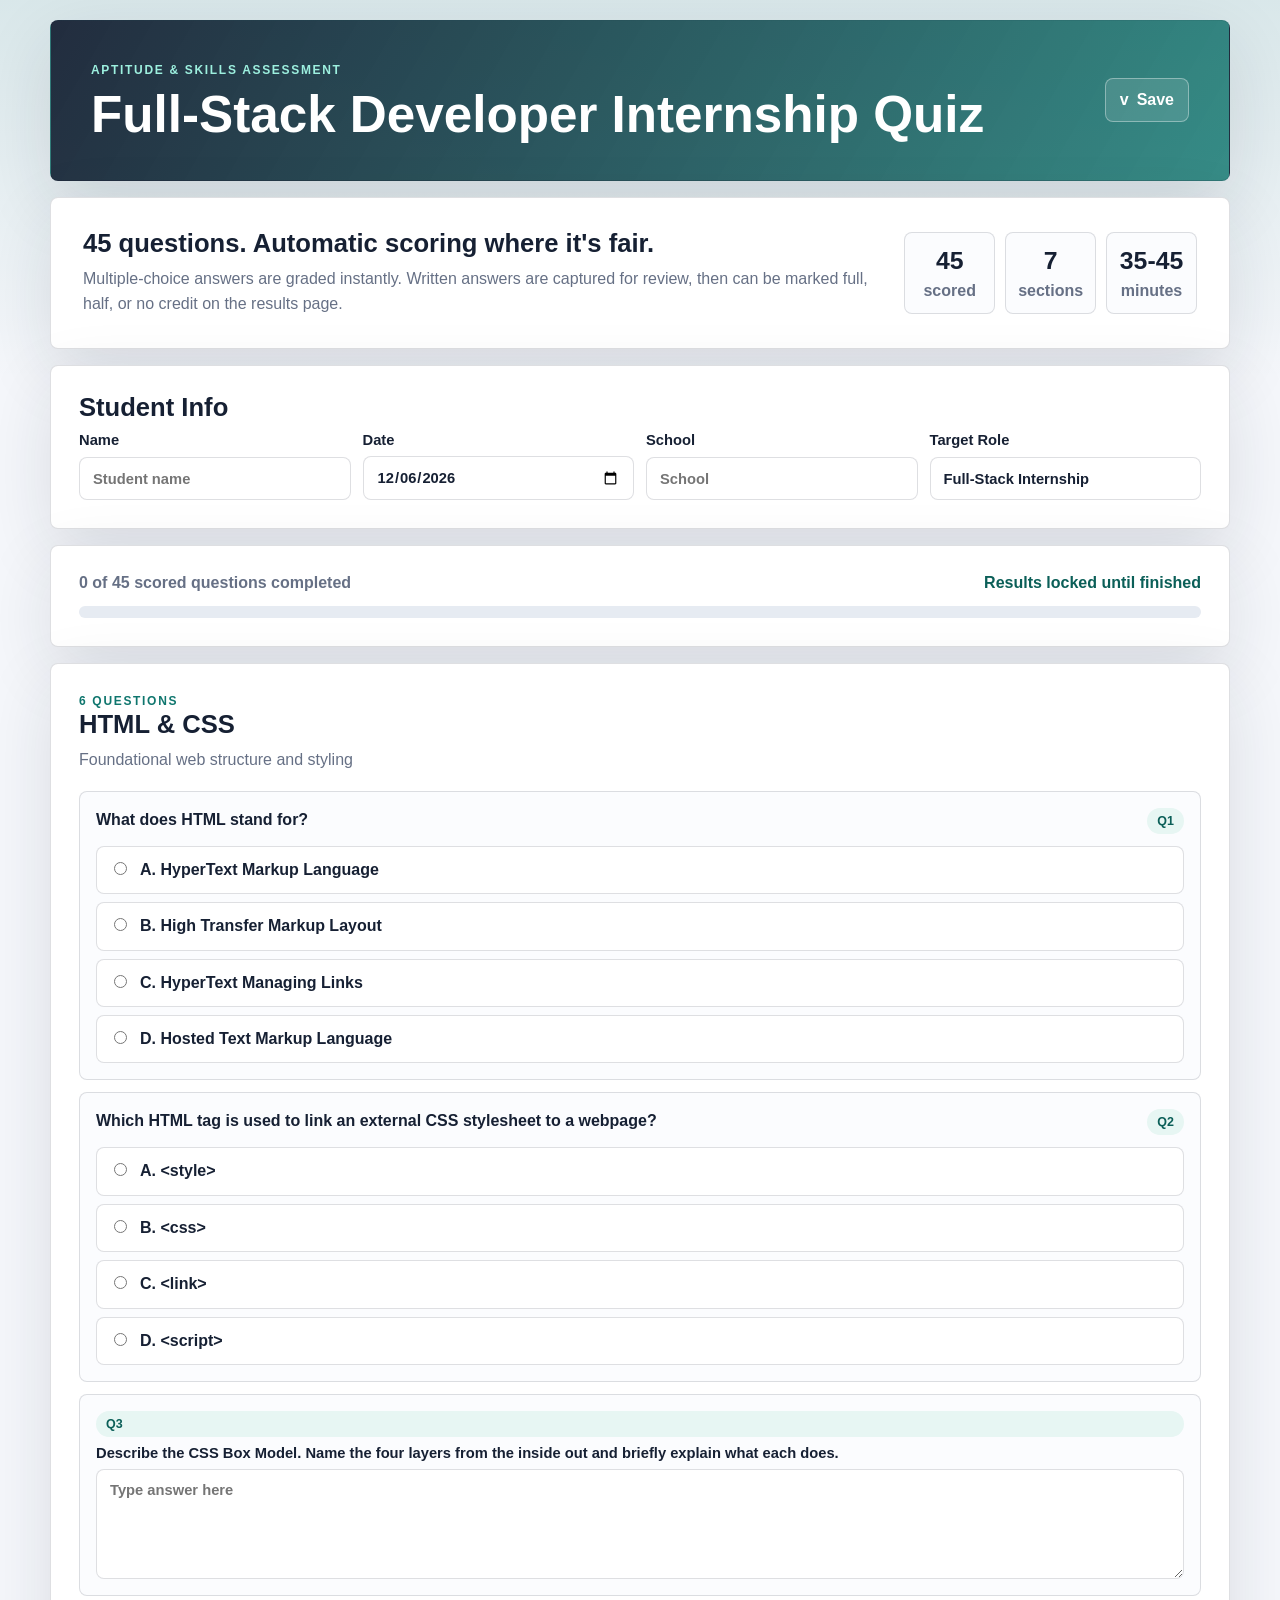
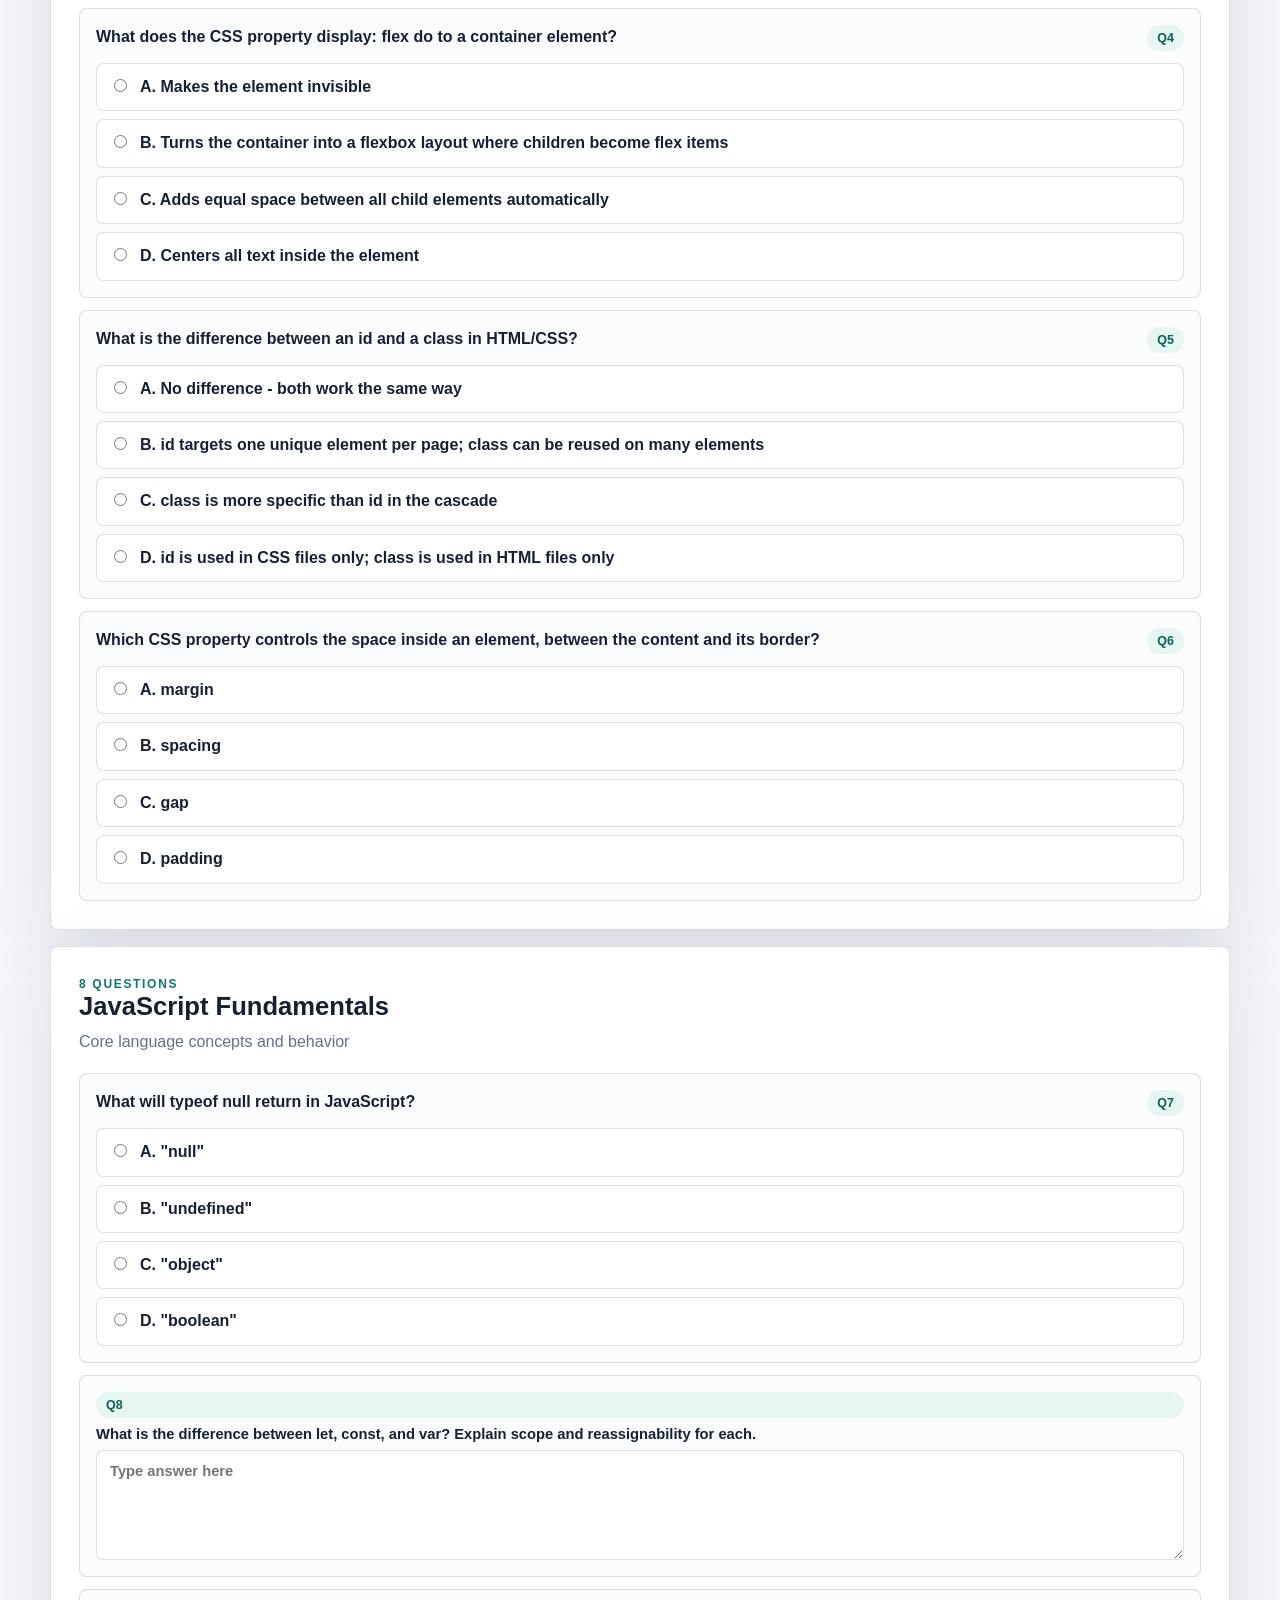
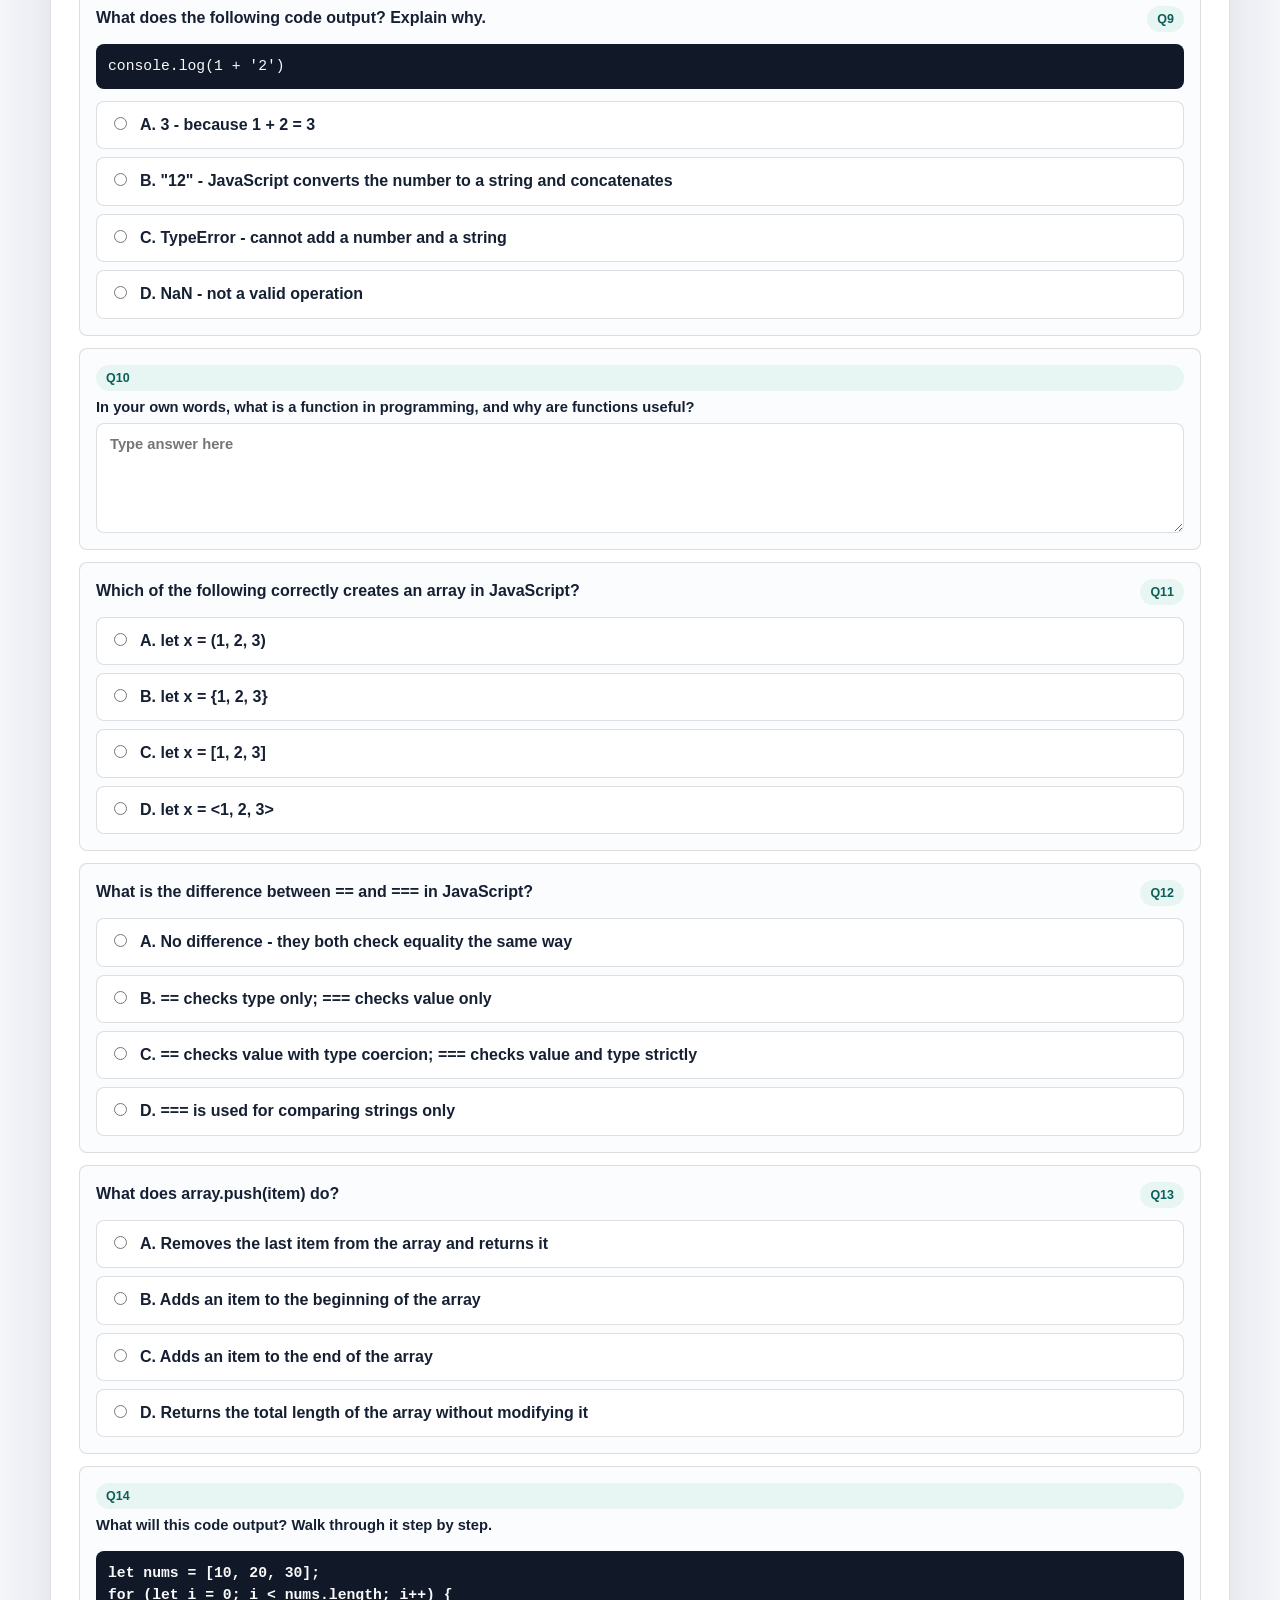
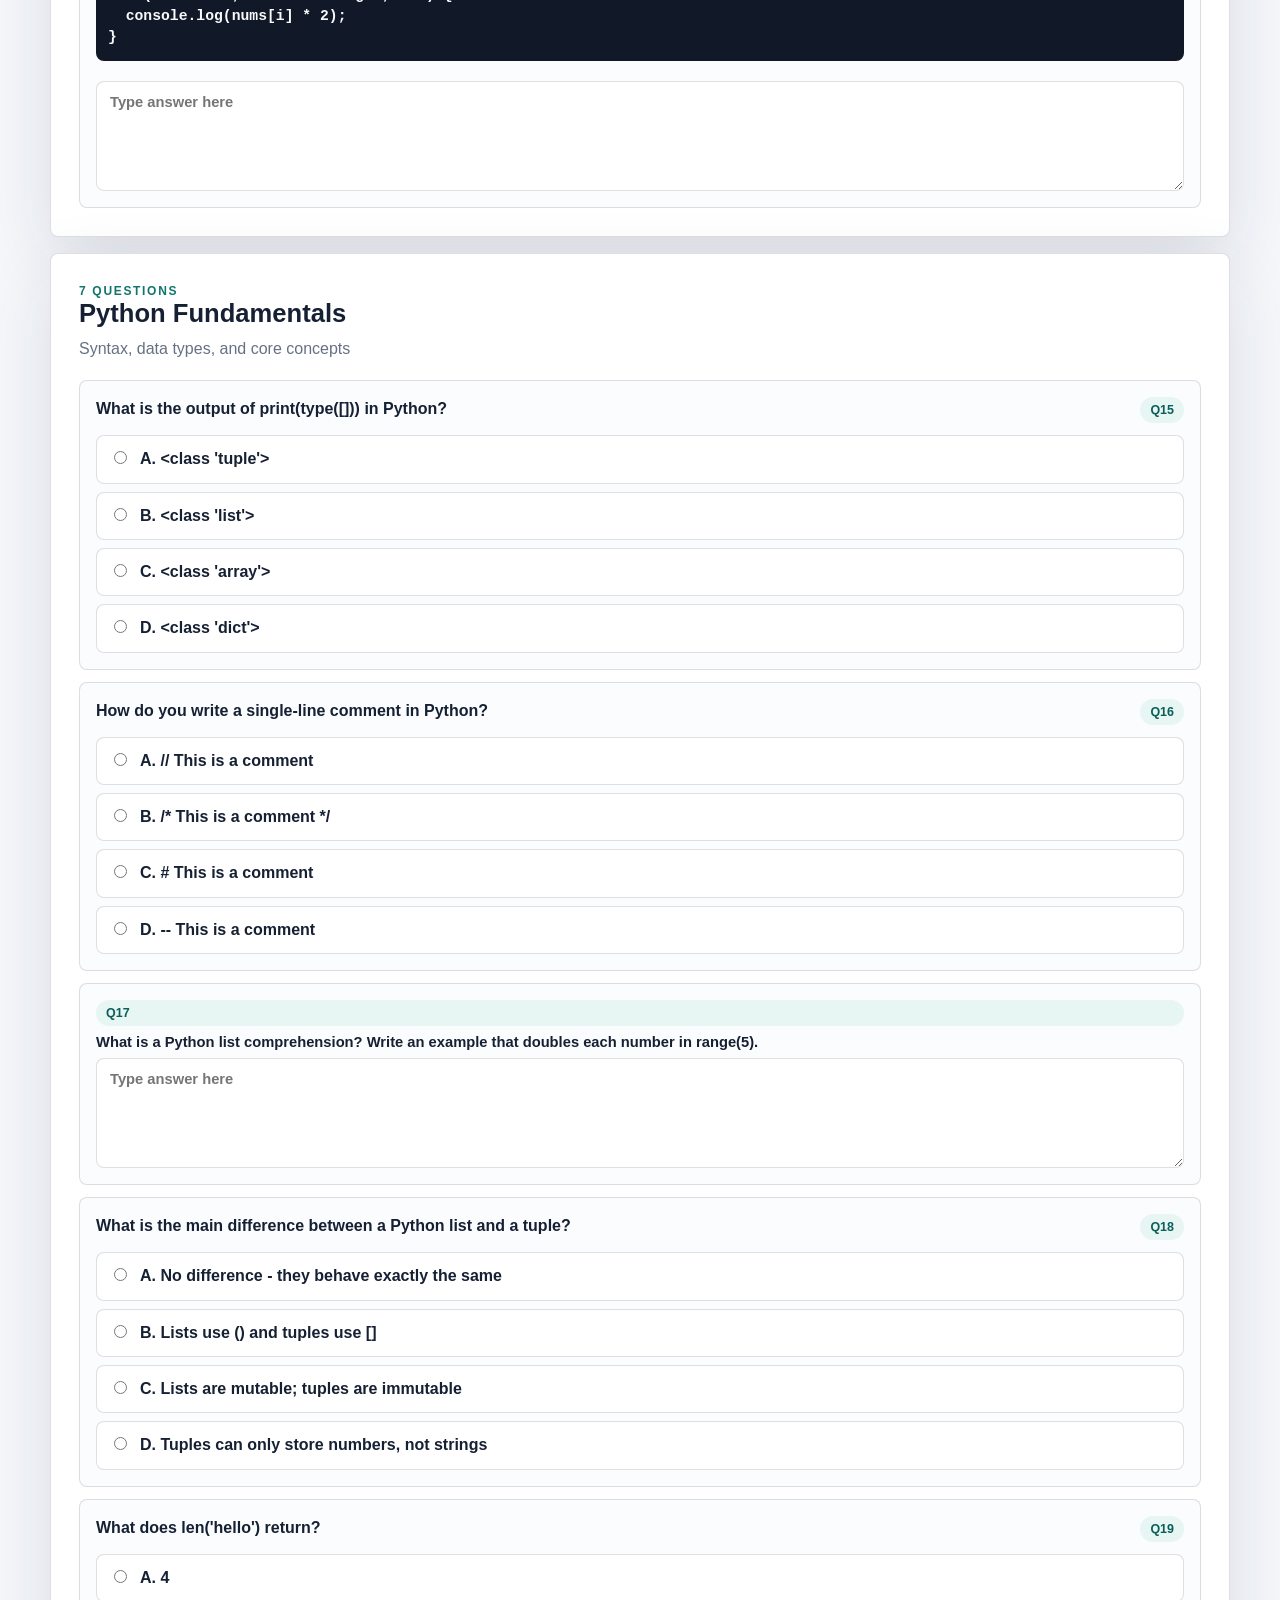
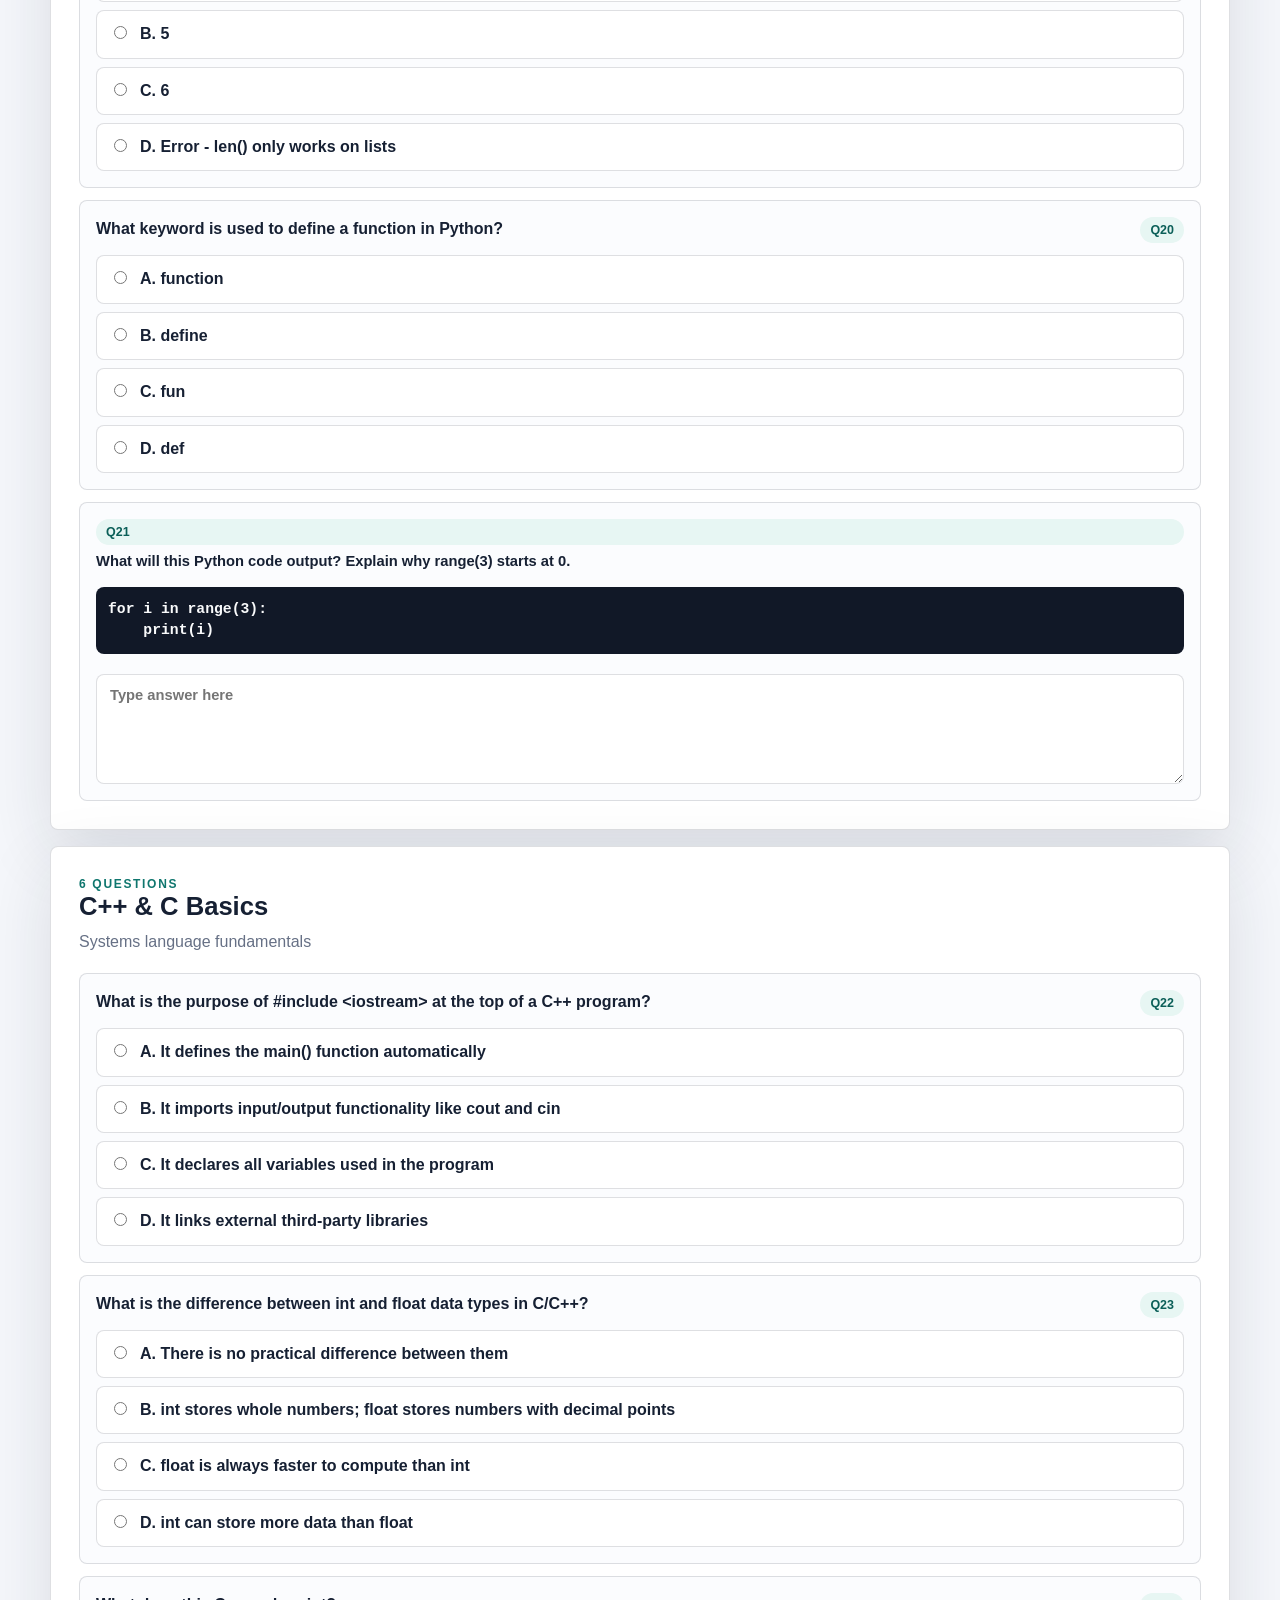
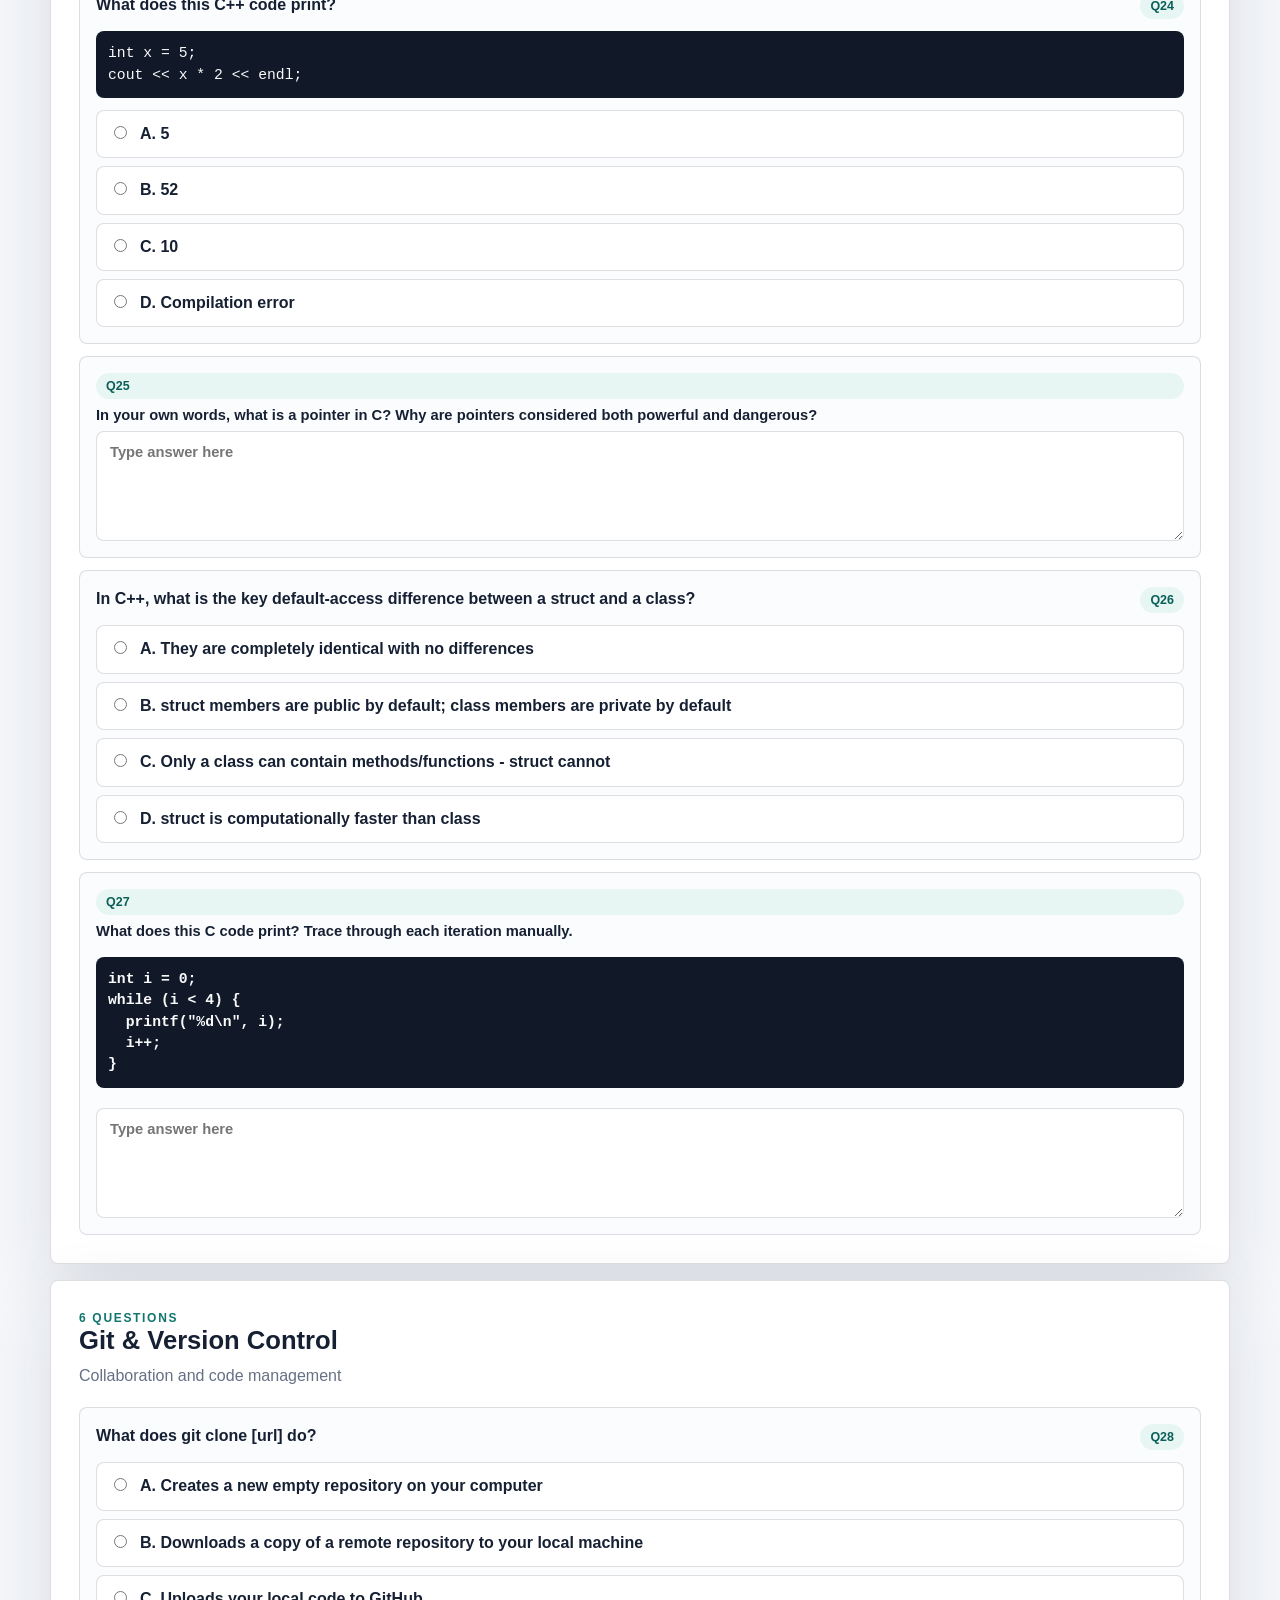
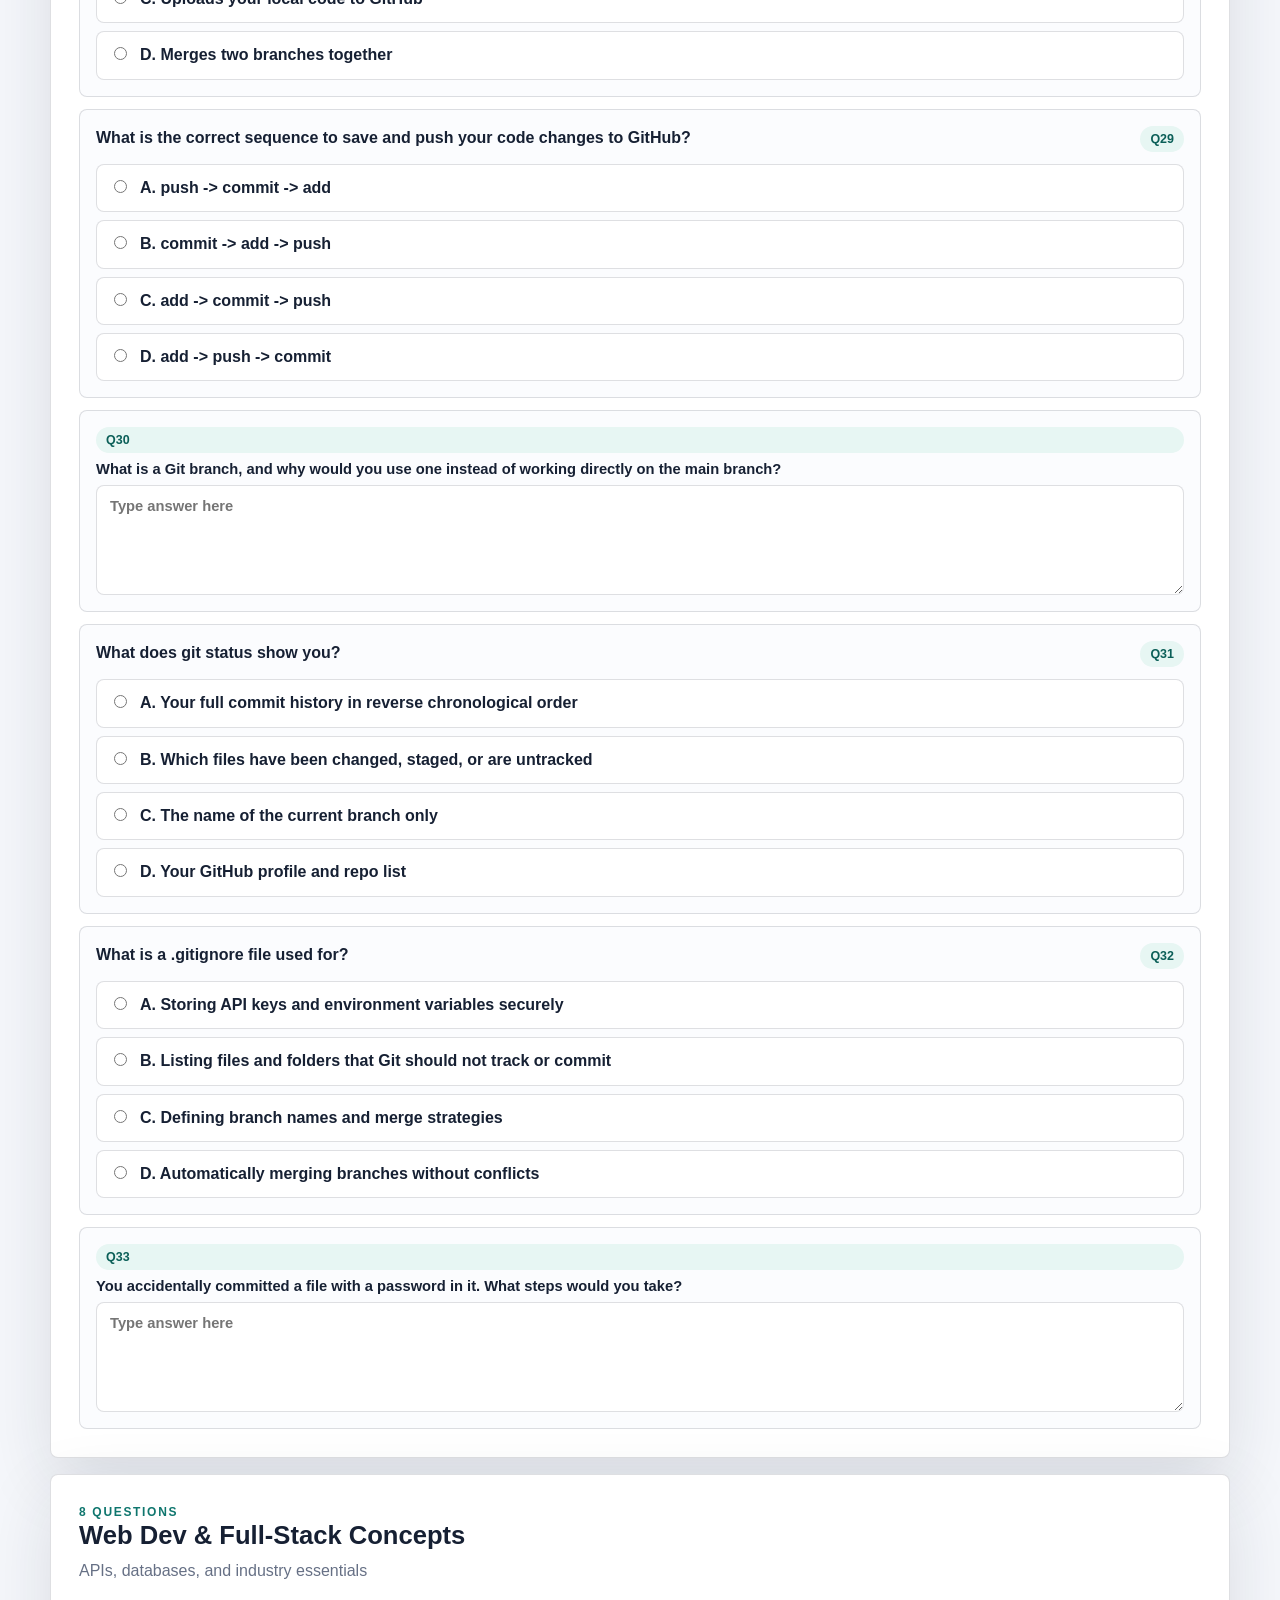
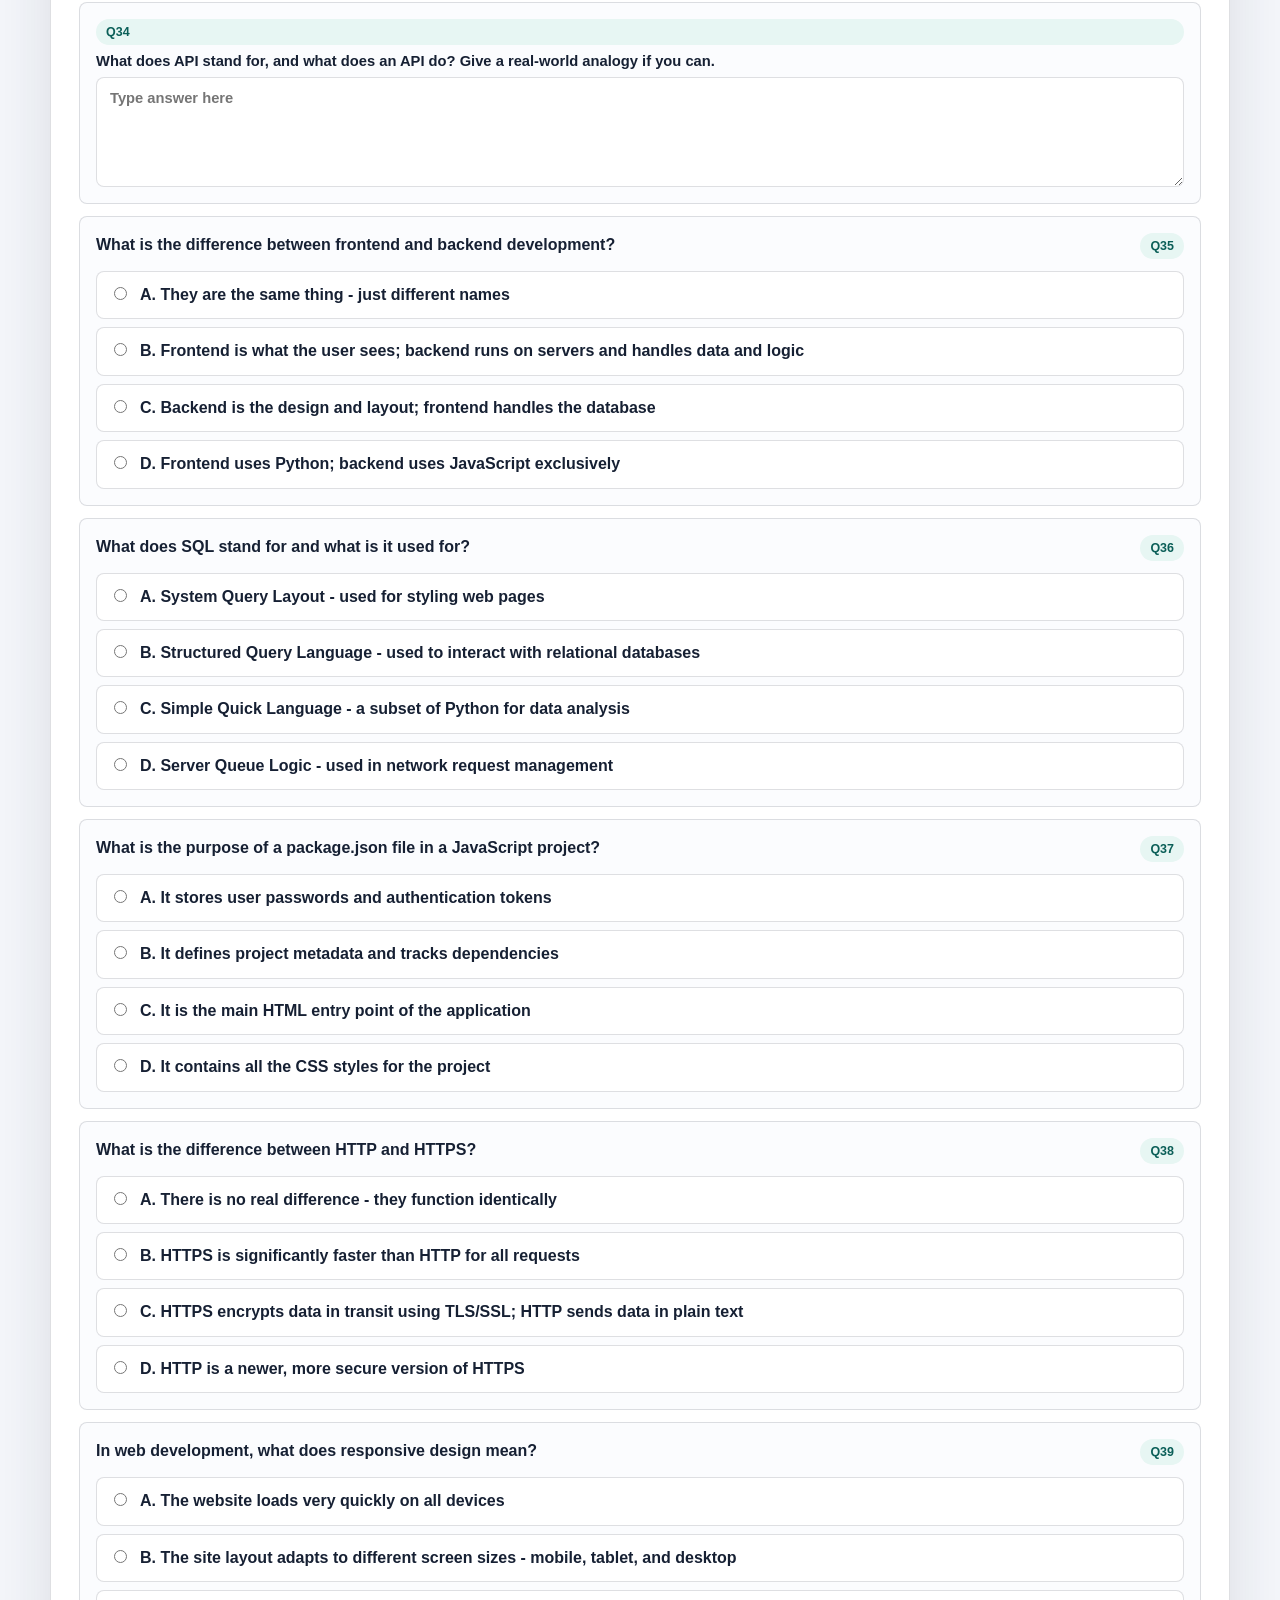
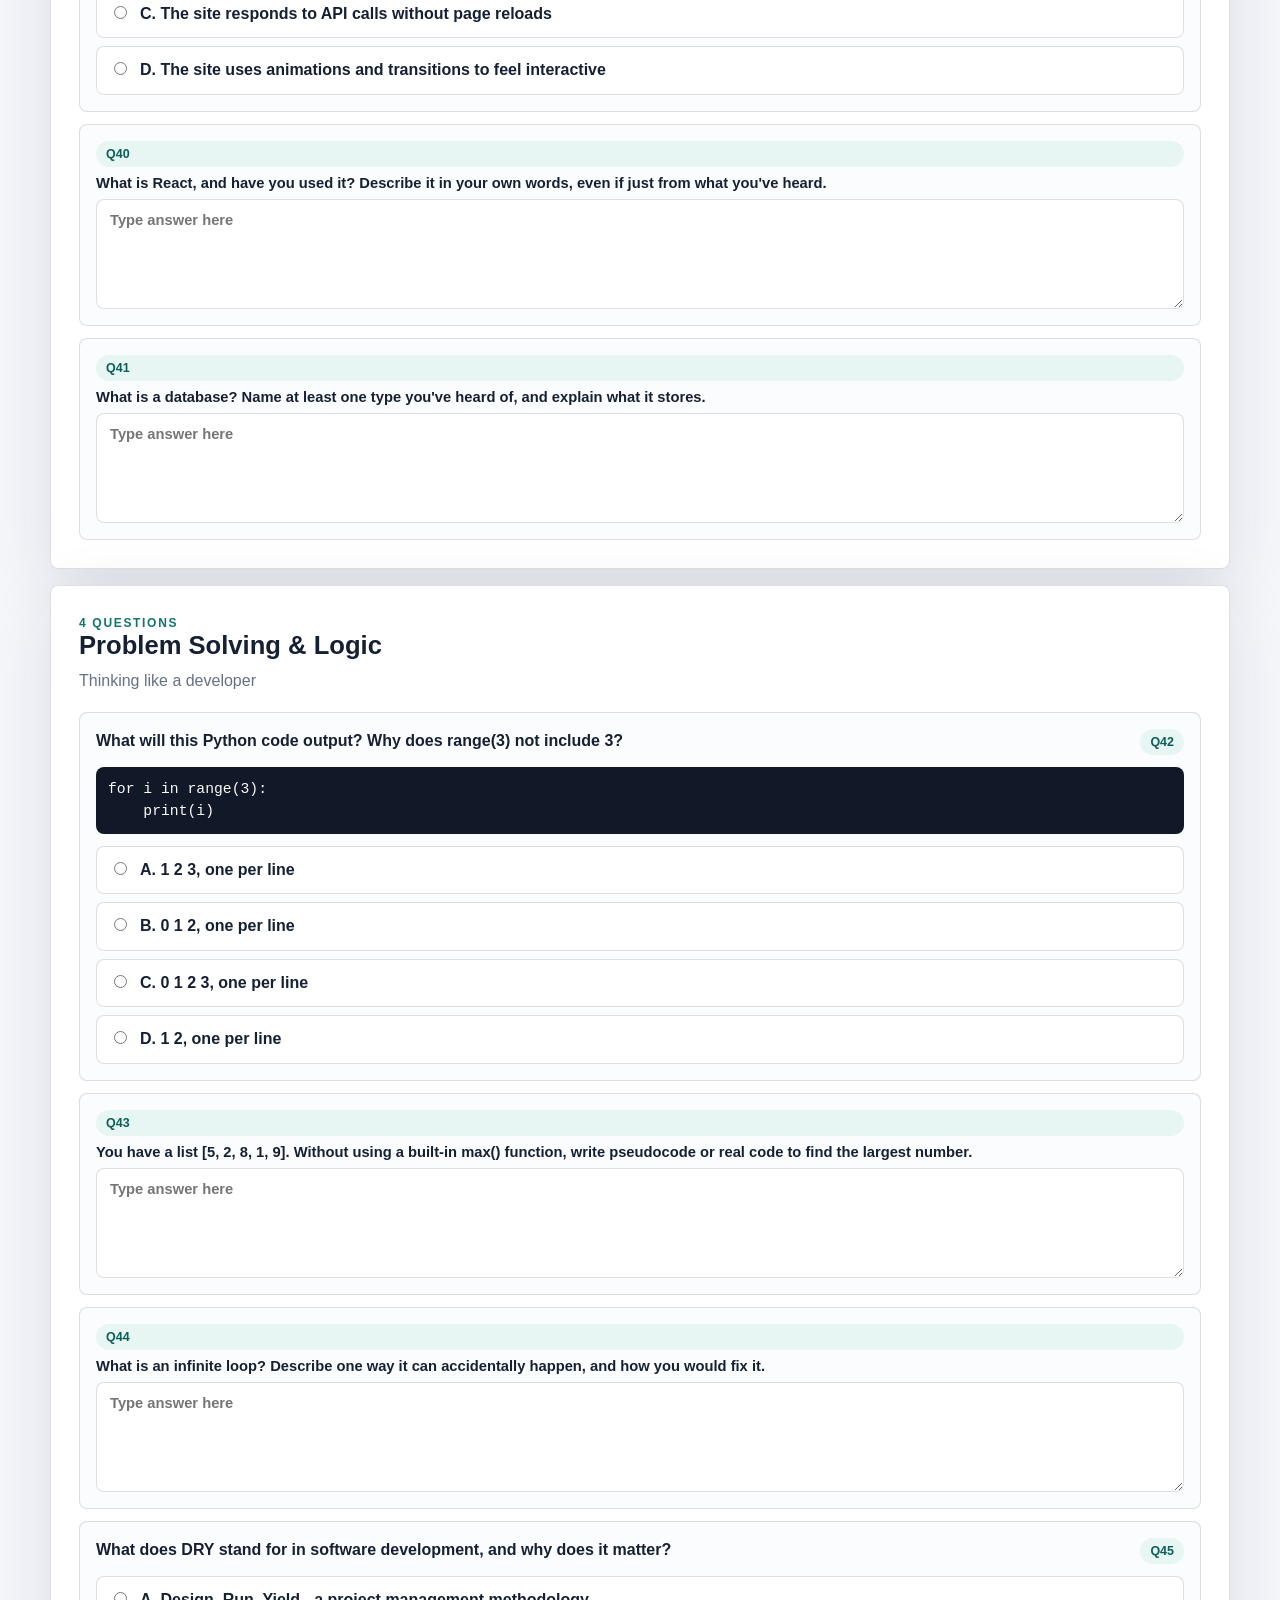
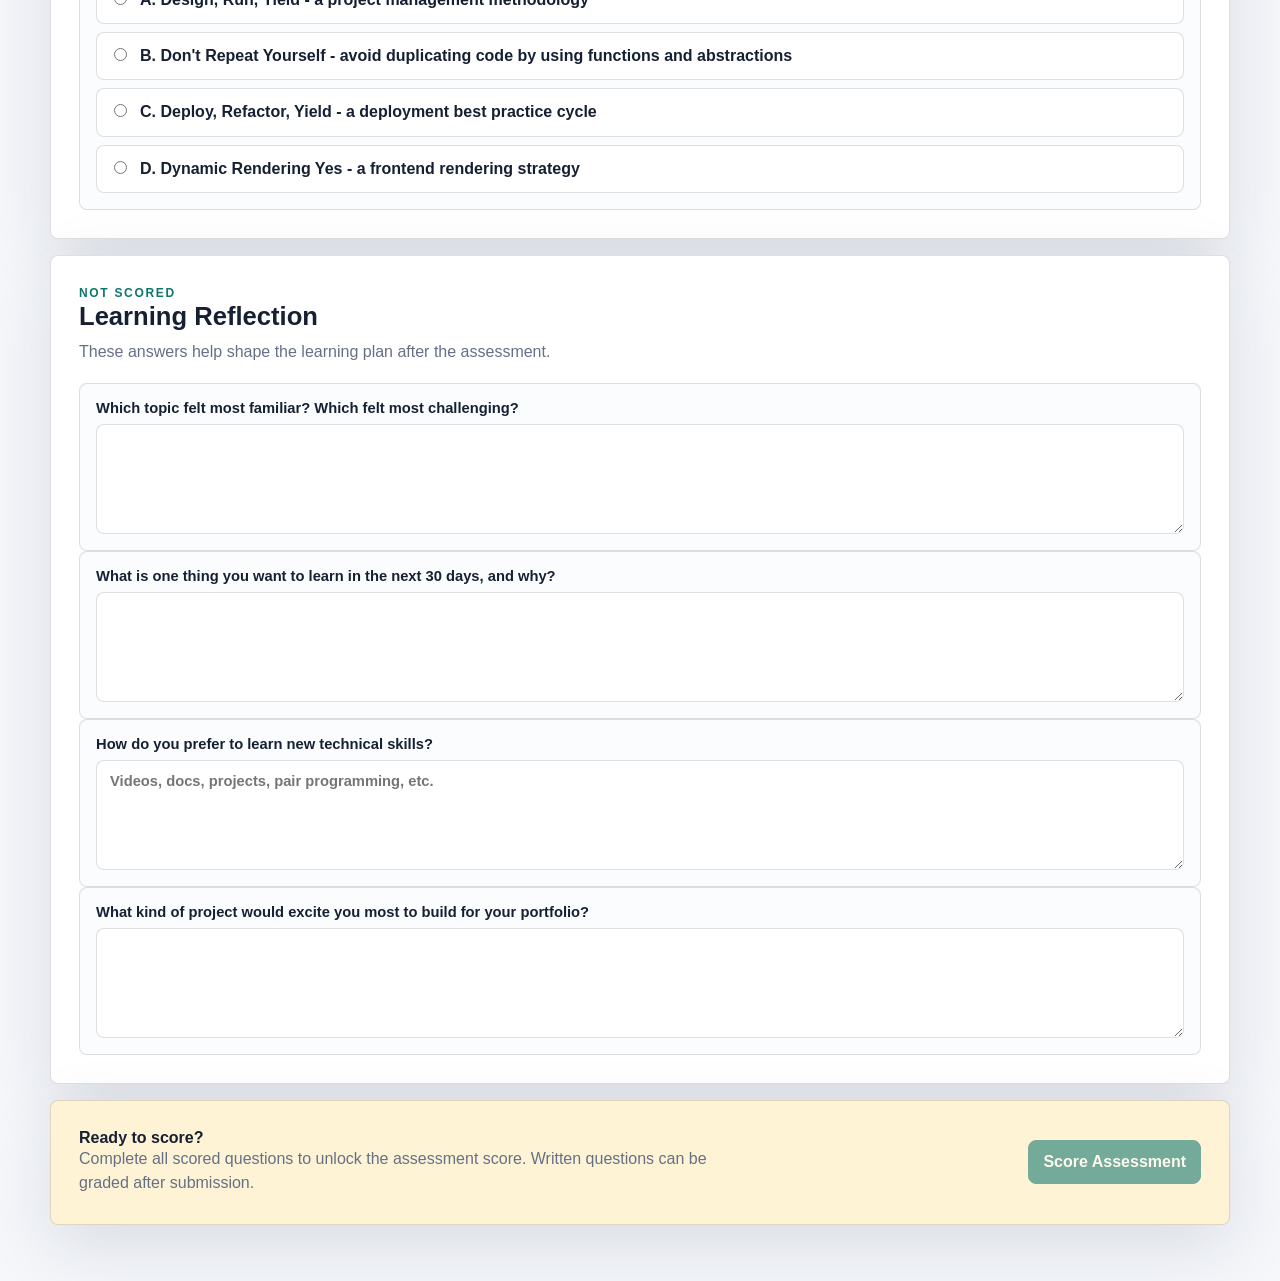
==== index.html @ 7bb77ad4 "Build full-stack internship quiz" ====
<!DOCTYPE html>
<html lang="en">
  <head>
    <meta charset="UTF-8" />
    <meta name="viewport" content="width=device-width, initial-scale=1.0" />
    <title>Full-Stack Internship Assessment Quiz</title>
    <link rel="stylesheet" href="./styles.css?v=20260512-01" />
  </head>
  <body>
    <main class="app-shell">
      <header class="topbar">
        <div>
          <p class="eyebrow">Aptitude & Skills Assessment</p>
          <h1>Full-Stack Developer Internship Quiz</h1>
        </div>
        <button id="print-results" class="icon-button" type="button" title="Print or save results">
          <span aria-hidden="true">v</span>
          <span>Save</span>
        </button>
      </header>

      <section class="intro-panel" aria-labelledby="intro-title">
        <div>
          <h2 id="intro-title">45 questions. Automatic scoring where it's fair.</h2>
          <p>
            Multiple-choice answers are graded instantly. Written answers are captured
            for review, then can be marked full, half, or no credit on the results page.
          </p>
        </div>
        <div class="quick-stats" aria-label="Assessment summary">
          <span><strong>45</strong> scored</span>
          <span><strong>7</strong> sections</span>
          <span><strong>35-45</strong> minutes</span>
        </div>
      </section>

      <section class="student-card" aria-labelledby="student-title">
        <h2 id="student-title">Student Info</h2>
        <div class="student-grid">
          <label>
            Name
            <input id="student-name" autocomplete="name" type="text" placeholder="Student name" />
          </label>
          <label>
            Date
            <input id="student-date" type="date" />
          </label>
          <label>
            School
            <input id="student-school" type="text" placeholder="School" />
          </label>
          <label>
            Target Role
            <input id="student-role" type="text" value="Full-Stack Internship" />
          </label>
        </div>
      </section>

      <section class="progress-panel" aria-label="Quiz progress">
        <div class="progress-copy">
          <span id="answered-count">0 of 45 scored questions completed</span>
          <strong id="completion-status">Results locked until finished</strong>
        </div>
        <div class="progress-track" aria-hidden="true">
          <span id="progress-fill"></span>
        </div>
      </section>

      <form id="quiz-form" class="quiz-form">
        <div id="sections"></div>

        <section class="section-card reflection-card">
          <div class="section-heading">
            <p class="eyebrow">Not Scored</p>
            <h2>Learning Reflection</h2>
            <p>These answers help shape the learning plan after the assessment.</p>
          </div>
          <label class="written-question">
            Which topic felt most familiar? Which felt most challenging?
            <textarea name="reflection-familiar" rows="4"></textarea>
          </label>
          <label class="written-question">
            What is one thing you want to learn in the next 30 days, and why?
            <textarea name="reflection-learn" rows="4"></textarea>
          </label>
          <label class="written-question">
            How do you prefer to learn new technical skills?
            <textarea name="reflection-style" rows="4" placeholder="Videos, docs, projects, pair programming, etc."></textarea>
          </label>
          <label class="written-question">
            What kind of project would excite you most to build for your portfolio?
            <textarea name="reflection-project" rows="4"></textarea>
          </label>
        </section>

        <div class="submit-panel">
          <div>
            <strong>Ready to score?</strong>
            <p>Complete all scored questions to unlock the assessment score. Written questions can be graded after submission.</p>
          </div>
          <button id="score-assessment" class="primary-button" type="submit" disabled>Score Assessment</button>
        </div>
      </form>

      <section id="results" class="results-section" aria-live="polite" aria-labelledby="results-title">
        <div class="score-sheet">
          <div class="score-main">
            <p class="eyebrow">Screenshot Result</p>
            <h2 id="results-title">Assessment Score</h2>
            <p id="student-summary"></p>
          </div>
          <div class="score-number">
            <strong id="total-score">0/45</strong>
            <span id="score-band">Building</span>
          </div>
        </div>

        <div class="score-meter" aria-hidden="true">
          <span id="score-meter-fill"></span>
        </div>

        <div class="result-grid">
          <article>
            <span class="panel-label">Objective Score</span>
            <strong id="objective-score">0/30</strong>
            <p>Multiple-choice questions graded automatically.</p>
          </article>
          <article>
            <span class="panel-label">Written Score</span>
            <strong id="written-score">0/15</strong>
            <p id="written-status">Review written answers to finalize the score.</p>
          </article>
          <article>
            <span class="panel-label">Learning Plan</span>
            <strong id="plan-title">Start with fundamentals</strong>
            <p id="plan-copy"></p>
          </article>
        </div>

        <div class="breakdown-card">
          <div>
            <span class="panel-label">Section Breakdown</span>
            <h3>Scores by topic</h3>
          </div>
          <div id="section-breakdown" class="breakdown-list"></div>
        </div>

        <div class="written-review-card">
          <div class="review-head">
            <div>
              <span class="panel-label">Written Review</span>
              <h3>Mark free-response credit</h3>
            </div>
            <button id="toggle-written-review" class="secondary-button" type="button">Show Written Answers</button>
          </div>
          <div id="written-review" class="written-review" hidden></div>
        </div>

        <div class="reflection-output-card">
          <span class="panel-label">Learning Reflection</span>
          <div id="reflection-output" class="reflection-output"></div>
        </div>
      </section>
    </main>

    <script type="module" src="./src/app.js?v=20260512-01"></script>
  </body>
</html>
---- styles.css ----
:root {
  --ink: #162033;
  --muted: #667085;
  --paper: #ffffff;
  --wash: #f5f7fb;
  --line: rgba(22, 32, 51, 0.14);
  --teal: #0f766e;
  --teal-dark: #0b5f58;
  --amber: #d97706;
  --coral: #e85d4f;
  --blue: #2563eb;
  --soft-teal: #e7f6f3;
  --soft-amber: #fff3d6;
  --shadow: 0 22px 70px rgba(22, 32, 51, 0.12);
}

* {
  box-sizing: border-box;
}

html {
  scroll-behavior: smooth;
}

body {
  margin: 0;
  color: var(--ink);
  background:
    linear-gradient(180deg, rgba(15, 118, 110, 0.12), rgba(245, 247, 251, 0) 380px),
    var(--wash);
  font-family: Inter, "Avenir Next", "Segoe UI", sans-serif;
}

button,
input,
textarea {
  font: inherit;
}

button {
  cursor: pointer;
}

button:disabled {
  cursor: not-allowed;
  opacity: 0.58;
}

h1,
h2,
h3,
p {
  margin-top: 0;
}

h1,
h2,
h3 {
  letter-spacing: 0;
}

h1 {
  margin-bottom: 0;
  font-size: clamp(2rem, 4vw, 4.6rem);
  line-height: 0.98;
}

h2 {
  margin-bottom: 10px;
  font-size: clamp(1.45rem, 2vw, 2.25rem);
  line-height: 1.06;
}

h3 {
  margin-bottom: 8px;
  font-size: 1.25rem;
  line-height: 1.15;
}

p {
  color: var(--muted);
  line-height: 1.55;
}

input,
textarea {
  width: 100%;
  border: 1px solid var(--line);
  border-radius: 8px;
  padding: 12px 13px;
  color: var(--ink);
  background: var(--paper);
}

textarea {
  min-height: 110px;
  resize: vertical;
}

input:focus,
textarea:focus,
button:focus {
  outline: 3px solid rgba(15, 118, 110, 0.22);
  outline-offset: 2px;
}

.app-shell {
  width: min(1180px, calc(100% - 32px));
  margin: 0 auto;
  padding: 20px 0 56px;
}

.topbar,
.intro-panel,
.student-card,
.progress-panel,
.section-card,
.submit-panel,
.results-section {
  border: 1px solid var(--line);
  border-radius: 8px;
  background: var(--paper);
  box-shadow: var(--shadow);
}

.topbar {
  display: flex;
  gap: 20px;
  align-items: center;
  justify-content: space-between;
  padding: clamp(22px, 4vw, 40px);
  color: #ffffff;
  background:
    linear-gradient(120deg, rgba(22, 32, 51, 0.94), rgba(15, 118, 110, 0.82)),
    url("https://images.unsplash.com/photo-1555066931-4365d14bab8c?auto=format&fit=crop&w=1600&q=80") center/cover;
}

.topbar .eyebrow {
  color: #9df0df;
}

.eyebrow,
.panel-label {
  display: block;
  margin: 0 0 10px;
  color: var(--teal);
  font-size: 0.75rem;
  font-weight: 900;
  letter-spacing: 0.14em;
  text-transform: uppercase;
}

.intro-panel {
  display: grid;
  grid-template-columns: minmax(0, 1fr) auto;
  gap: 22px;
  align-items: center;
  margin-top: 16px;
  padding: clamp(20px, 3vw, 32px);
}

.intro-panel p,
.section-heading p,
.submit-panel p {
  margin-bottom: 0;
}

.quick-stats {
  display: grid;
  grid-template-columns: repeat(3, minmax(0, 1fr));
  gap: 10px;
  min-width: min(430px, 100%);
}

.quick-stats span {
  display: grid;
  gap: 4px;
  min-height: 82px;
  border: 1px solid var(--line);
  border-radius: 8px;
  place-items: center;
  padding: 12px;
  color: var(--muted);
  background: #fbfcfe;
  font-weight: 800;
  text-align: center;
}

.quick-stats strong {
  color: var(--ink);
  font-size: 1.55rem;
}

.student-card,
.progress-panel,
.section-card,
.submit-panel,
.results-section {
  margin-top: 16px;
  padding: clamp(18px, 3vw, 28px);
}

.student-grid {
  display: grid;
  grid-template-columns: repeat(4, minmax(0, 1fr));
  gap: 12px;
}

.student-grid label,
.written-question {
  display: grid;
  gap: 8px;
  color: var(--ink);
  font-size: 0.92rem;
  font-weight: 900;
}

.progress-copy,
.submit-panel,
.review-head,
.score-sheet {
  display: flex;
  flex-wrap: wrap;
  gap: 14px;
  align-items: center;
  justify-content: space-between;
}

.progress-copy span {
  color: var(--muted);
  font-weight: 800;
}

.progress-copy strong {
  color: var(--teal-dark);
}

.progress-track,
.score-meter {
  overflow: hidden;
  height: 12px;
  margin-top: 14px;
  border-radius: 999px;
  background: #e6ebf2;
}

.progress-track span,
.score-meter span {
  display: block;
  width: 0%;
  height: 100%;
  border-radius: inherit;
  background: linear-gradient(90deg, var(--teal), var(--blue), var(--amber));
  transition: width 180ms ease;
}

.section-heading {
  max-width: 840px;
  margin-bottom: 18px;
}

.question-list {
  display: grid;
  gap: 12px;
}

.question-card,
.written-question {
  border: 1px solid var(--line);
  border-radius: 8px;
  padding: 16px;
  background: #fbfcfe;
}

.question-topline {
  display: flex;
  gap: 10px;
  align-items: flex-start;
  justify-content: space-between;
  margin-bottom: 12px;
}

.question-title {
  margin-bottom: 0;
  color: var(--ink);
  font-weight: 900;
  line-height: 1.45;
}

.question-number {
  flex: 0 0 auto;
  border-radius: 999px;
  padding: 6px 10px;
  color: var(--teal-dark);
  background: var(--soft-teal);
  font-size: 0.78rem;
  font-weight: 900;
}

.answer-list {
  display: grid;
  gap: 8px;
}

.answer-option {
  display: grid;
  grid-template-columns: auto minmax(0, 1fr);
  gap: 10px;
  align-items: start;
  border: 1px solid var(--line);
  border-radius: 8px;
  padding: 12px;
  background: #ffffff;
  color: var(--ink);
  font-weight: 750;
  line-height: 1.4;
}

.answer-option input {
  width: auto;
  margin-top: 3px;
  accent-color: var(--teal);
}

.answer-option:has(input:checked) {
  border-color: rgba(15, 118, 110, 0.5);
  background: var(--soft-teal);
}

.code-block {
  overflow-x: auto;
  border-radius: 8px;
  margin: 10px 0 12px;
  padding: 12px;
  color: #f9fafb;
  background: #111827;
  font-family: "SFMono-Regular", Consolas, monospace;
  font-size: 0.92rem;
  line-height: 1.45;
}

.primary-button,
.secondary-button,
.icon-button,
.grade-button {
  display: inline-flex;
  align-items: center;
  justify-content: center;
  min-height: 44px;
  border-radius: 8px;
  padding: 10px 14px;
  font-weight: 900;
}

.primary-button {
  border: 1px solid var(--teal);
  color: #ffffff;
  background: var(--teal);
}

.primary-button:hover {
  background: var(--teal-dark);
}

.secondary-button,
.icon-button,
.grade-button {
  border: 1px solid var(--line);
  color: var(--ink);
  background: #ffffff;
}

.icon-button {
  gap: 8px;
  color: #ffffff;
  background: rgba(255, 255, 255, 0.12);
  border-color: rgba(255, 255, 255, 0.36);
}

.submit-panel {
  background: var(--soft-amber);
}

.submit-panel div {
  max-width: 680px;
}

.results-section {
  display: none;
}

.results-section.is-visible {
  display: block;
}

.score-sheet {
  align-items: stretch;
  border-radius: 8px;
  padding: clamp(20px, 4vw, 34px);
  color: #ffffff;
  background: linear-gradient(120deg, #162033, #0f766e);
}

.score-main p,
.score-main .eyebrow {
  color: rgba(255, 255, 255, 0.78);
}

.score-main .eyebrow {
  color: #9df0df;
}

.score-number {
  display: grid;
  min-width: 210px;
  border-radius: 8px;
  place-items: center;
  padding: 18px;
  color: var(--ink);
  background: #ffffff;
}

.score-number strong {
  font-size: clamp(2.4rem, 6vw, 4.8rem);
  line-height: 0.95;
}

.score-number span {
  color: var(--teal-dark);
  font-weight: 900;
}

.result-grid {
  display: grid;
  grid-template-columns: repeat(3, minmax(0, 1fr));
  gap: 12px;
  margin-top: 14px;
}

.result-grid article,
.breakdown-card,
.written-review-card,
.reflection-output-card {
  border: 1px solid var(--line);
  border-radius: 8px;
  padding: 18px;
  background: #ffffff;
}

.result-grid strong {
  display: block;
  margin-bottom: 8px;
  color: var(--ink);
  font-size: 1.6rem;
}

.result-grid p,
.reflection-output p {
  margin-bottom: 0;
}

.breakdown-card,
.written-review-card,
.reflection-output-card {
  margin-top: 14px;
}

.breakdown-list {
  display: grid;
  gap: 10px;
}

.breakdown-row {
  display: grid;
  grid-template-columns: minmax(160px, 1fr) 3fr auto;
  gap: 12px;
  align-items: center;
}

.breakdown-row span {
  color: var(--ink);
  font-weight: 900;
}

.mini-meter {
  overflow: hidden;
  height: 10px;
  border-radius: 999px;
  background: #e7ecf3;
}

.mini-meter i {
  display: block;
  height: 100%;
  border-radius: inherit;
  background: var(--teal);
}

.written-review {
  display: grid;
  gap: 12px;
  margin-top: 14px;
}

.review-item {
  border: 1px solid var(--line);
  border-radius: 8px;
  padding: 14px;
  background: #fbfcfe;
}

.review-item h4 {
  margin: 0 0 8px;
  line-height: 1.35;
}

.review-answer,
.review-guide {
  border-radius: 8px;
  padding: 12px;
  background: #ffffff;
}

.review-answer {
  margin: 10px 0;
  color: var(--ink);
  white-space: pre-wrap;
}

.review-guide {
  color: var(--muted);
  font-size: 0.92rem;
  line-height: 1.55;
}

.grade-actions {
  display: flex;
  flex-wrap: wrap;
  gap: 8px;
  margin-top: 12px;
}

.grade-button.is-selected {
  color: #ffffff;
  border-color: var(--teal);
  background: var(--teal);
}

.reflection-output {
  display: grid;
  gap: 12px;
}

.reflection-output div {
  border-radius: 8px;
  padding: 12px;
  background: #fbfcfe;
}

.reflection-output strong {
  display: block;
  margin-bottom: 5px;
}

.is-correct {
  border-color: rgba(15, 118, 110, 0.55);
}

.is-incorrect {
  border-color: rgba(232, 93, 79, 0.58);
}

@media (max-width: 900px) {
  .intro-panel,
  .student-grid,
  .result-grid {
    grid-template-columns: 1fr;
  }

  .breakdown-row {
    grid-template-columns: 1fr;
  }
}

@media (max-width: 640px) {
  .app-shell {
    width: min(100% - 20px, 1180px);
    padding-top: 10px;
  }

  .topbar,
  .progress-copy,
  .submit-panel,
  .review-head,
  .score-sheet {
    align-items: stretch;
    flex-direction: column;
  }

  .quick-stats {
    grid-template-columns: 1fr;
  }

  .primary-button,
  .secondary-button,
  .icon-button {
    width: 100%;
  }
}

@media print {
  body {
    background: #ffffff;
  }

  .quiz-form,
  .intro-panel,
  .student-card,
  .progress-panel,
  .topbar .icon-button,
  .written-review-card {
    display: none;
  }

  .app-shell {
    width: 100%;
    padding: 0;
  }

  .topbar,
  .results-section {
    box-shadow: none;
  }

  .results-section {
    display: block;
  }
}
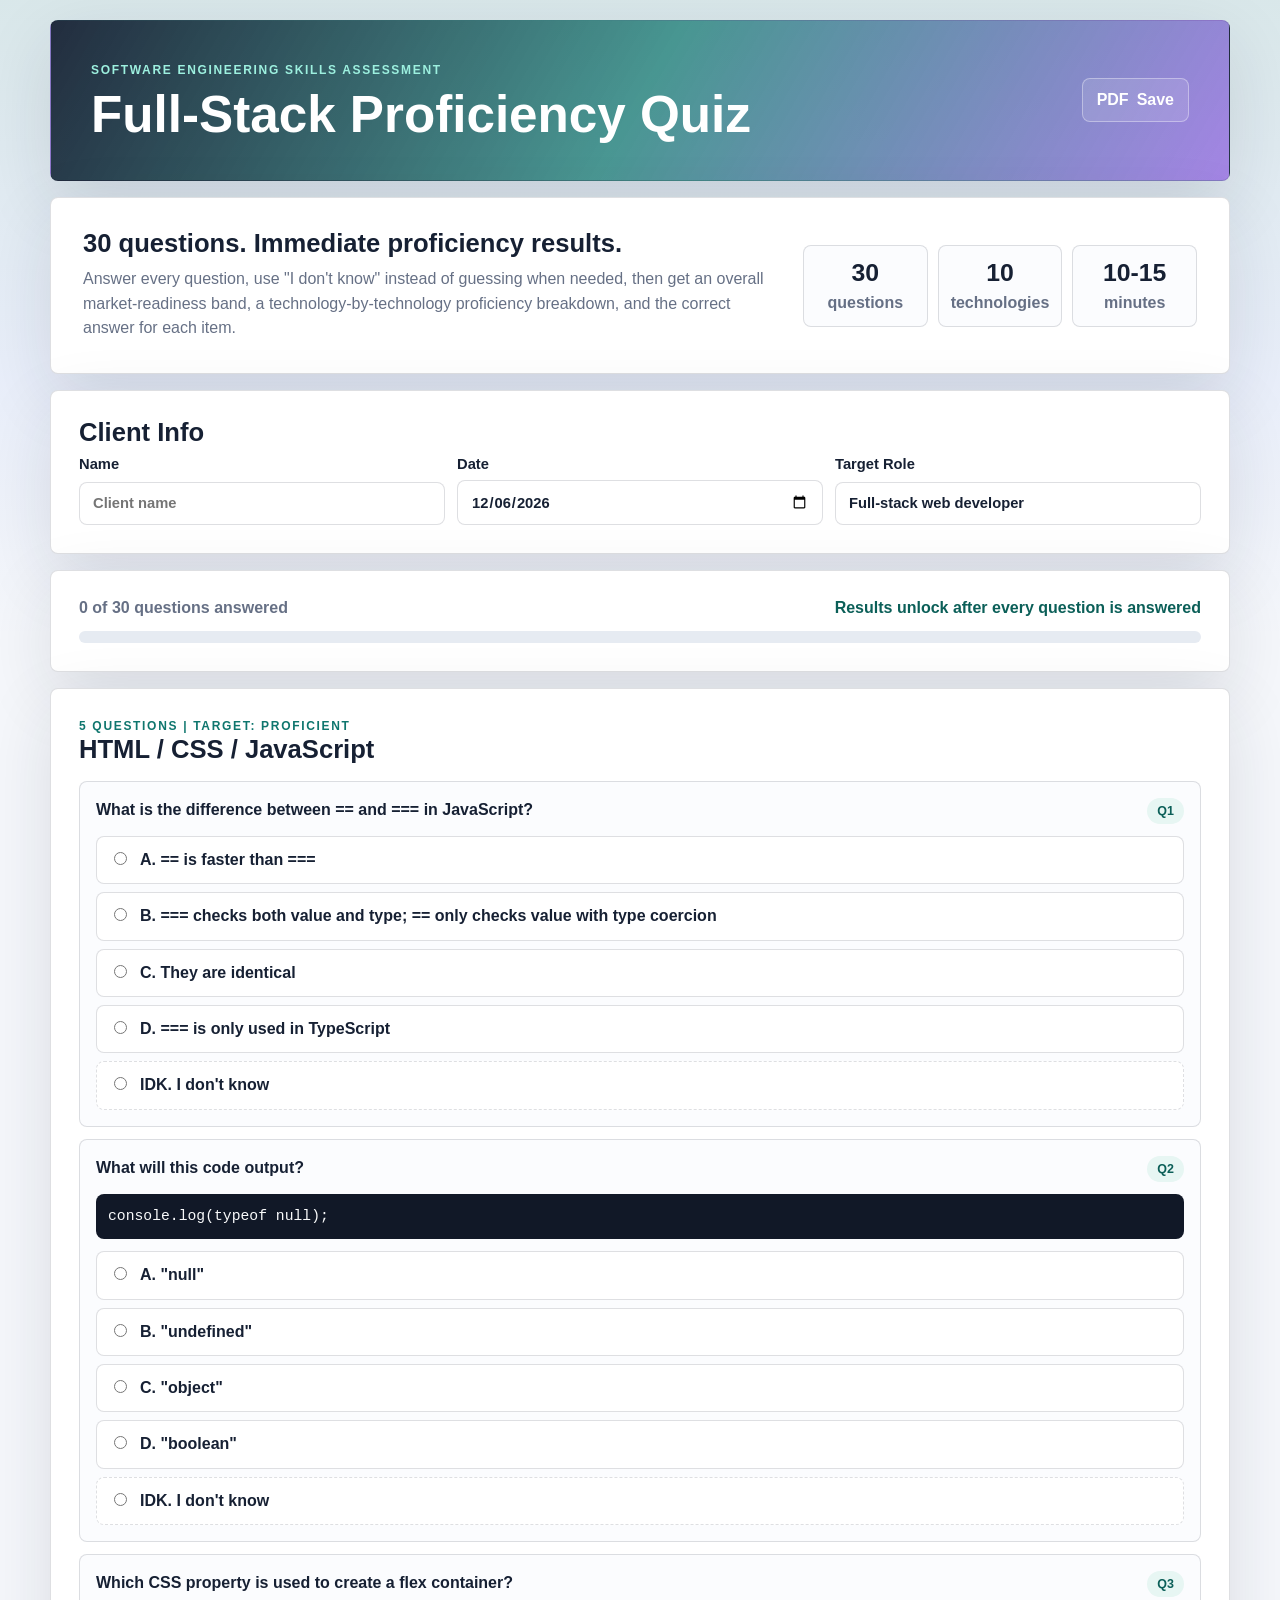
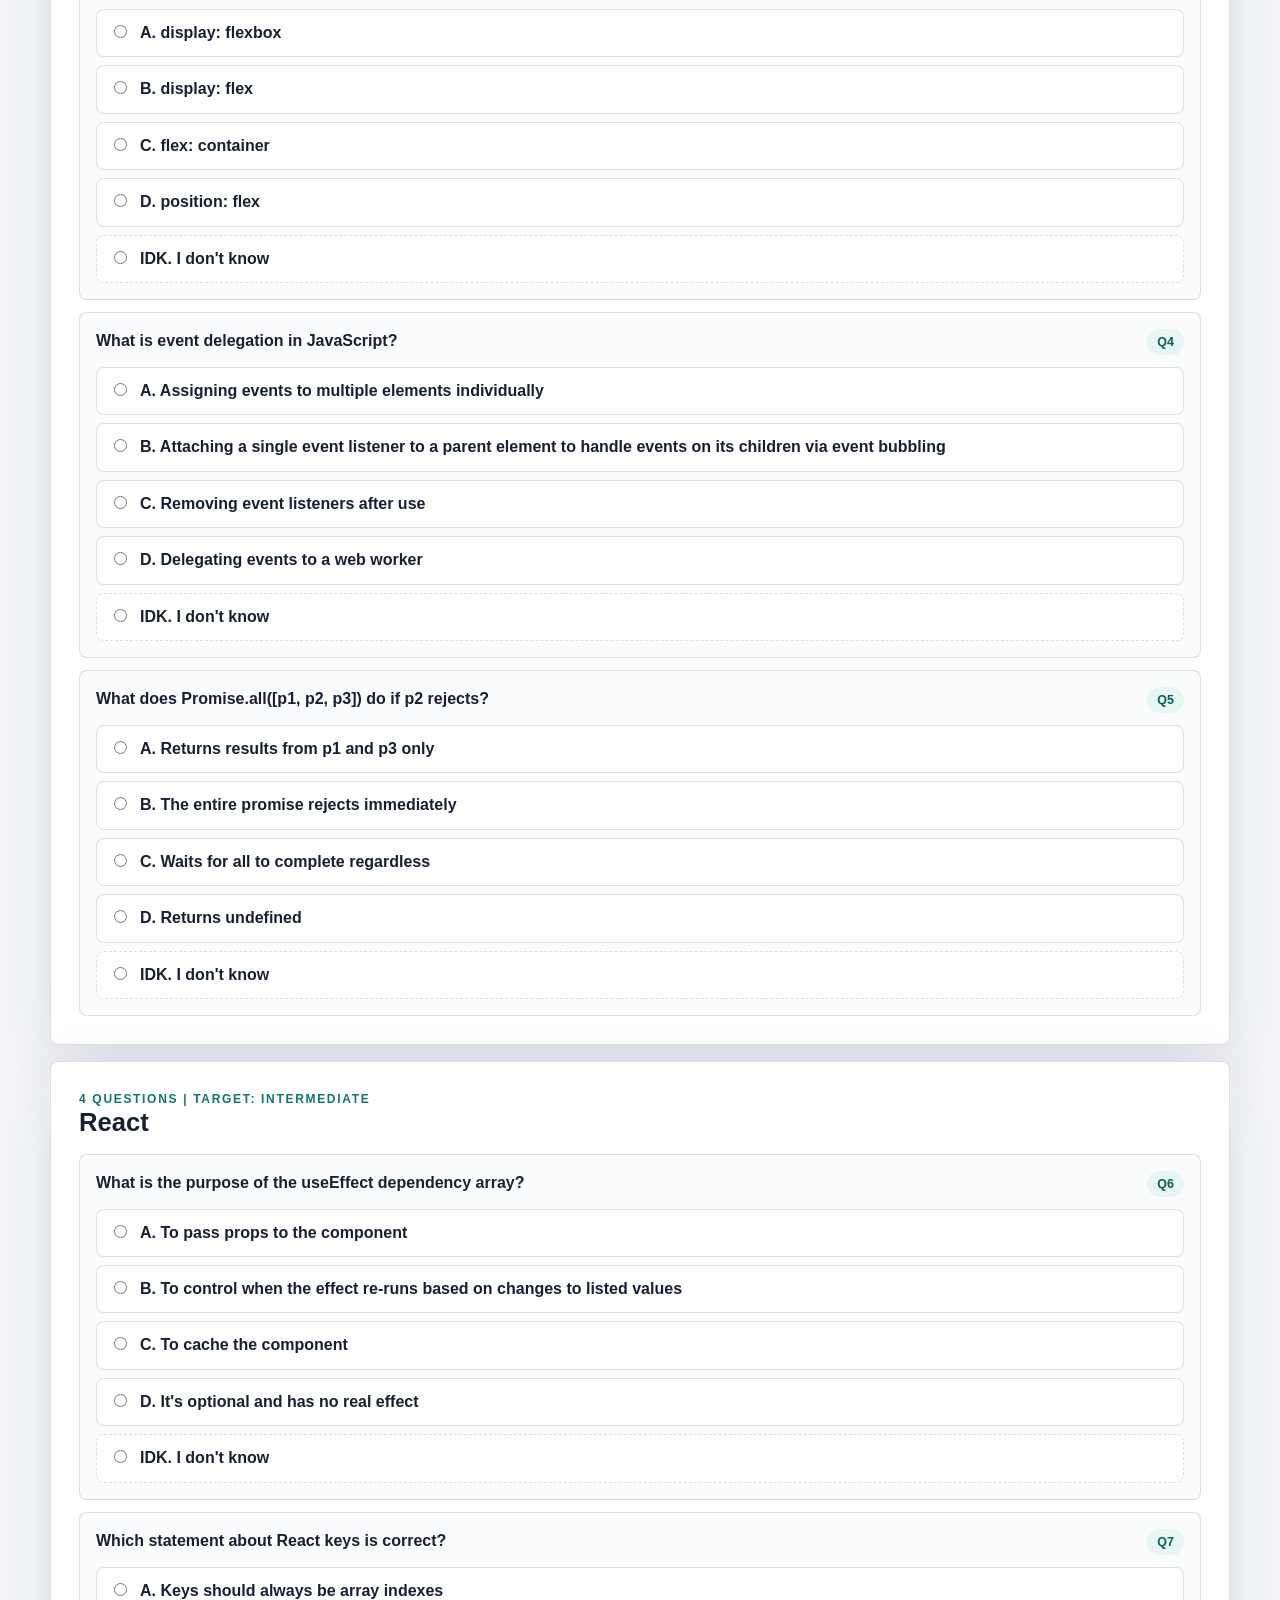
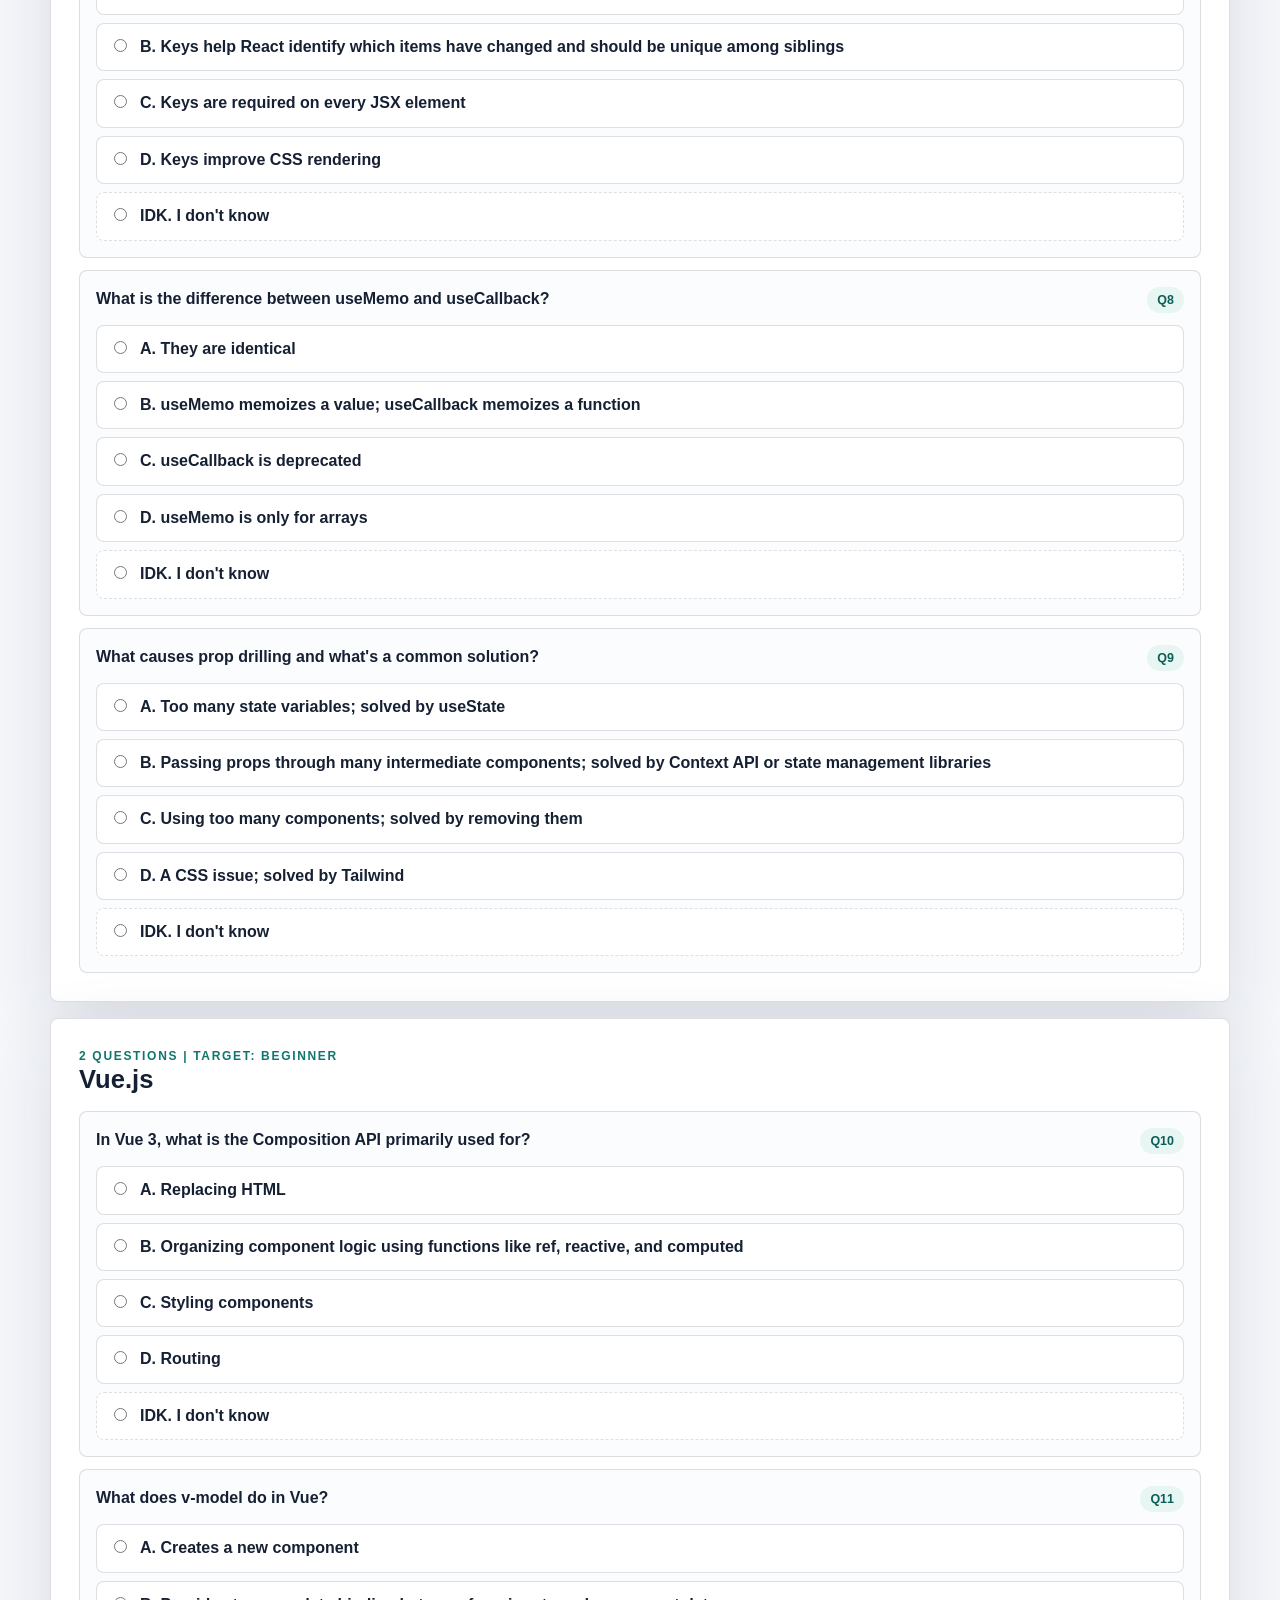
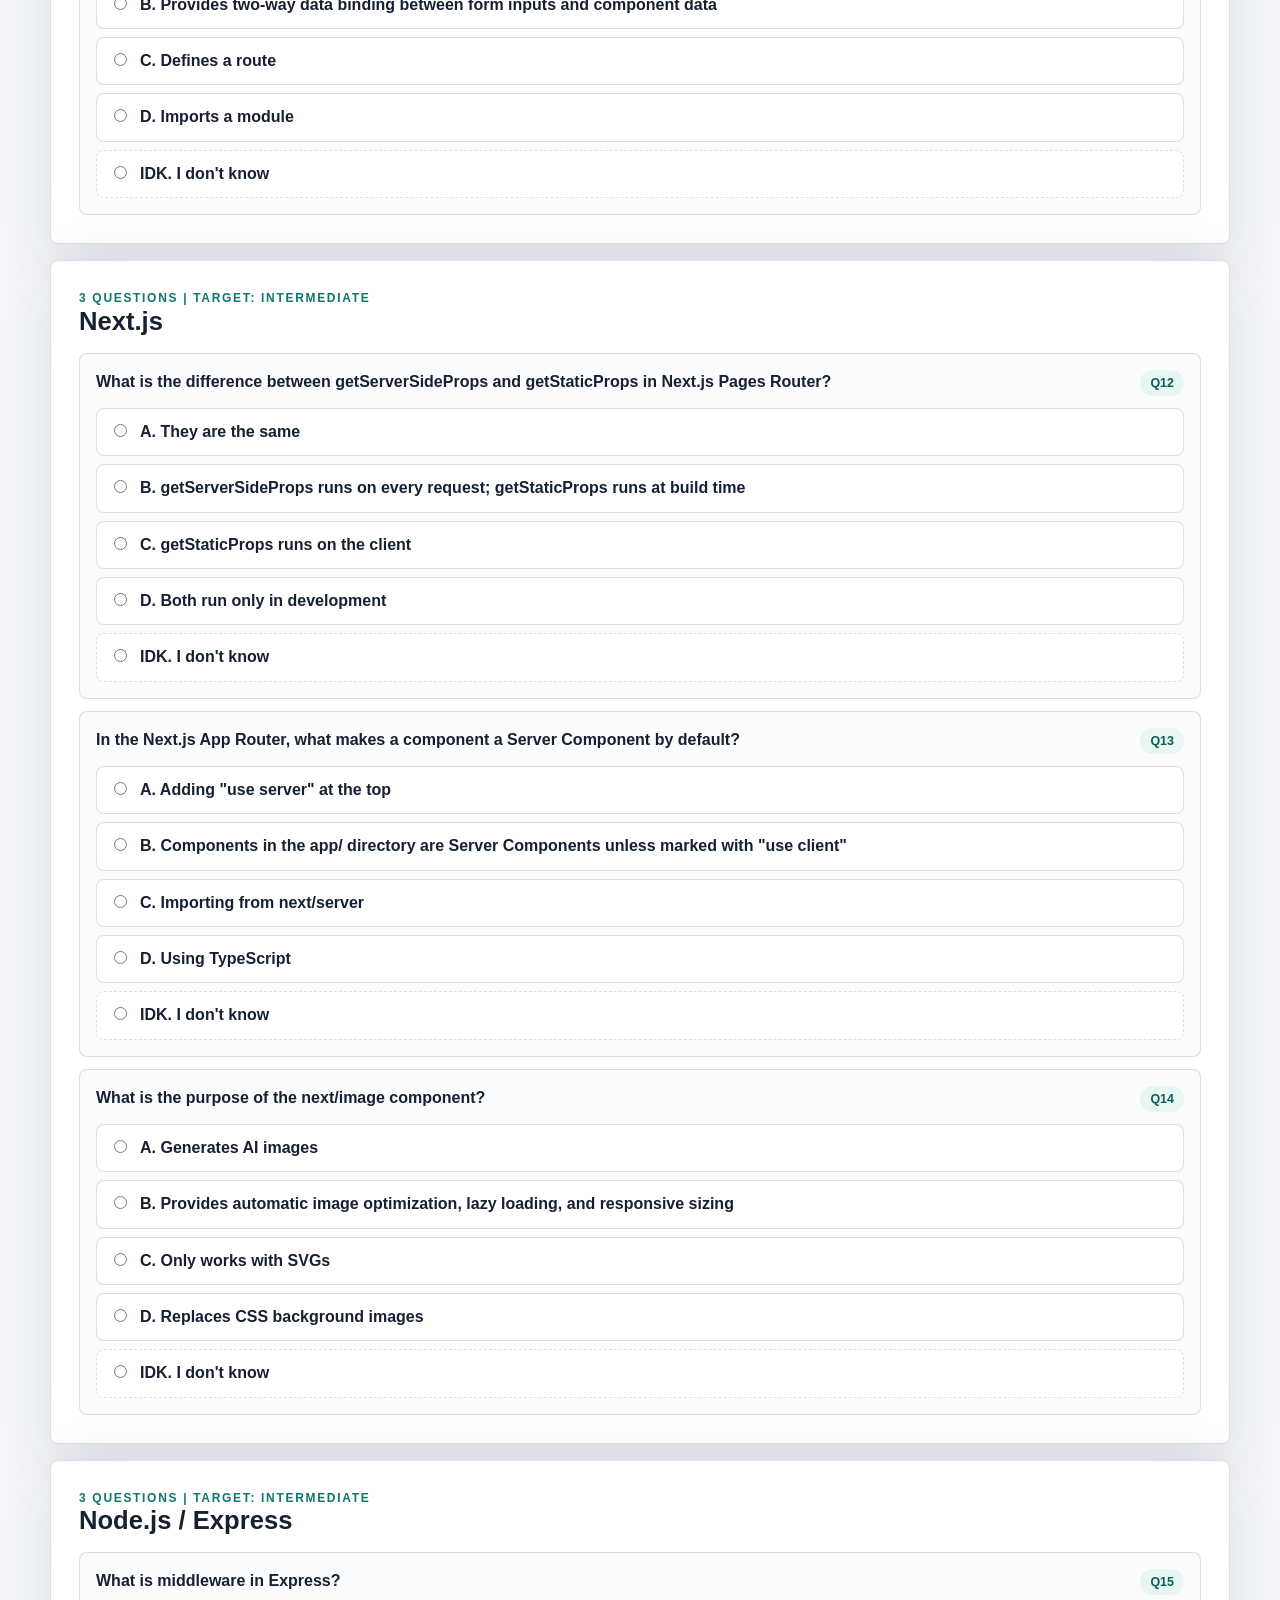
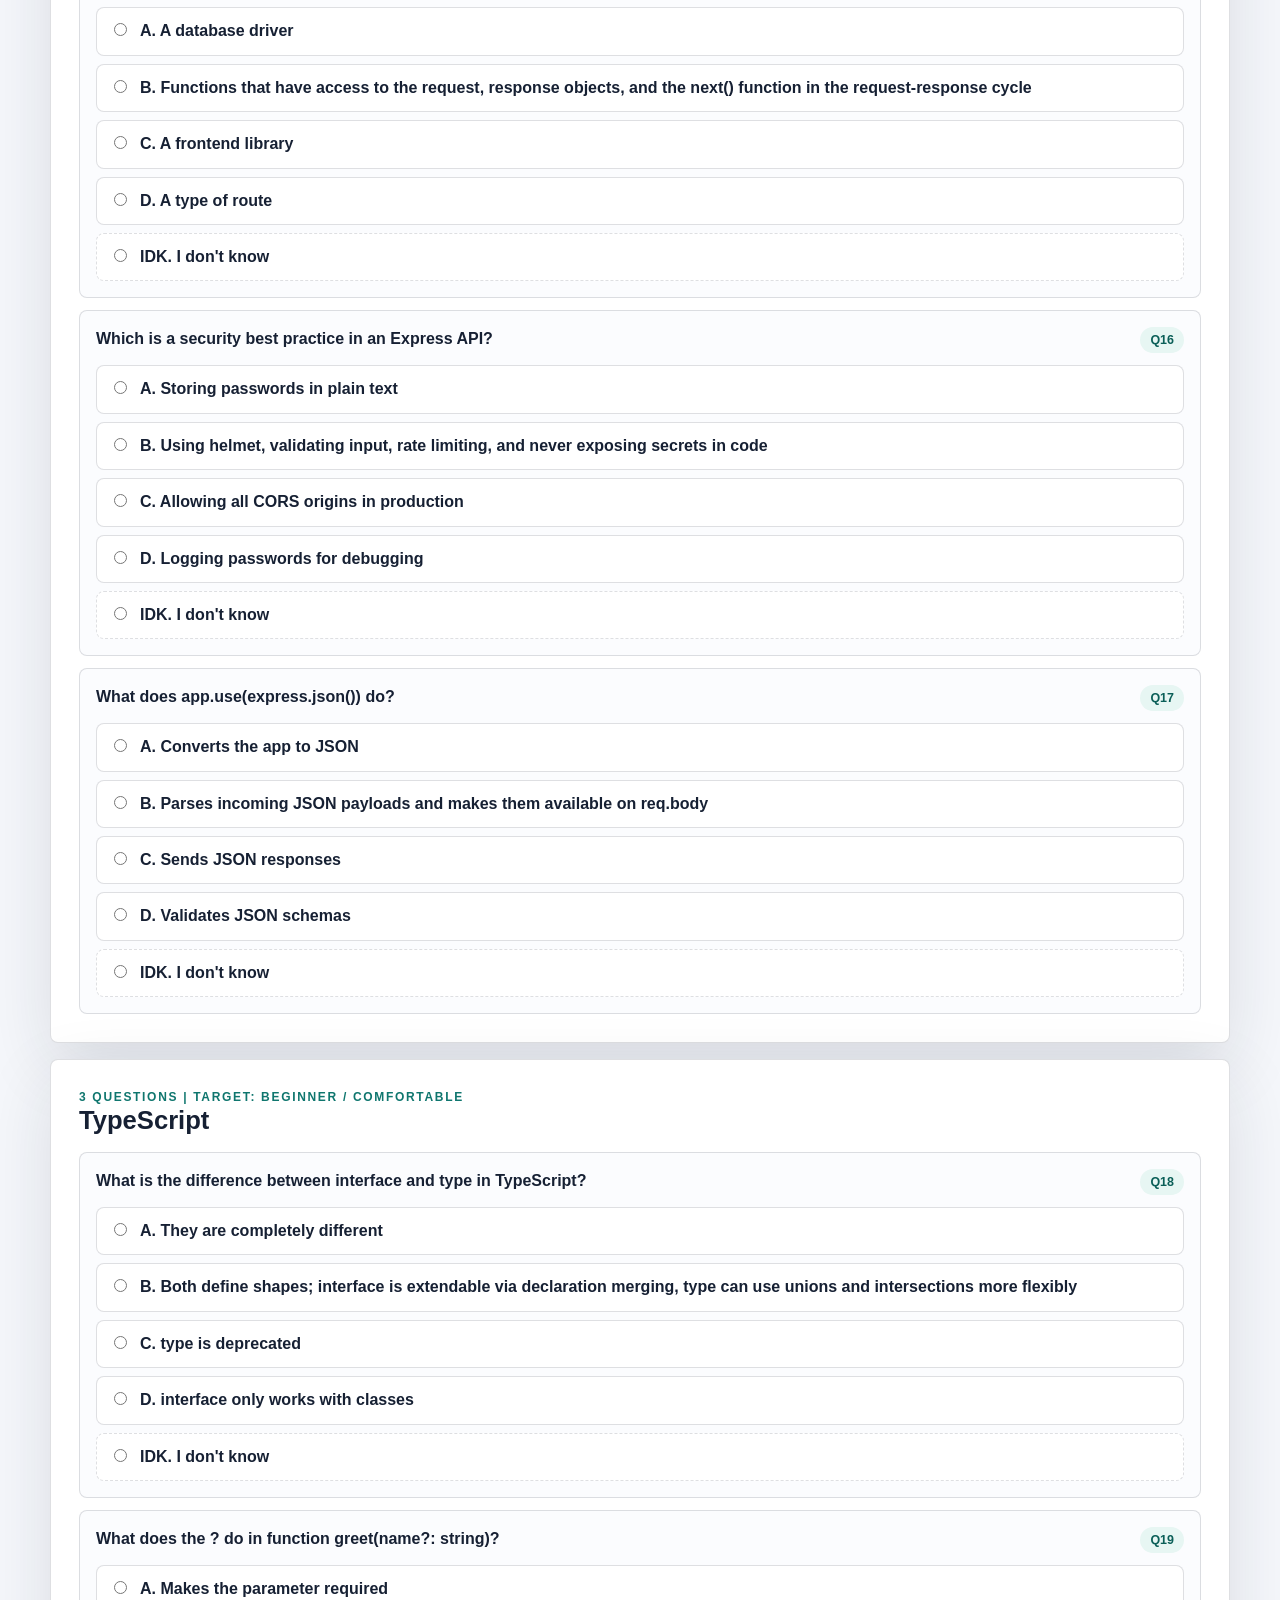
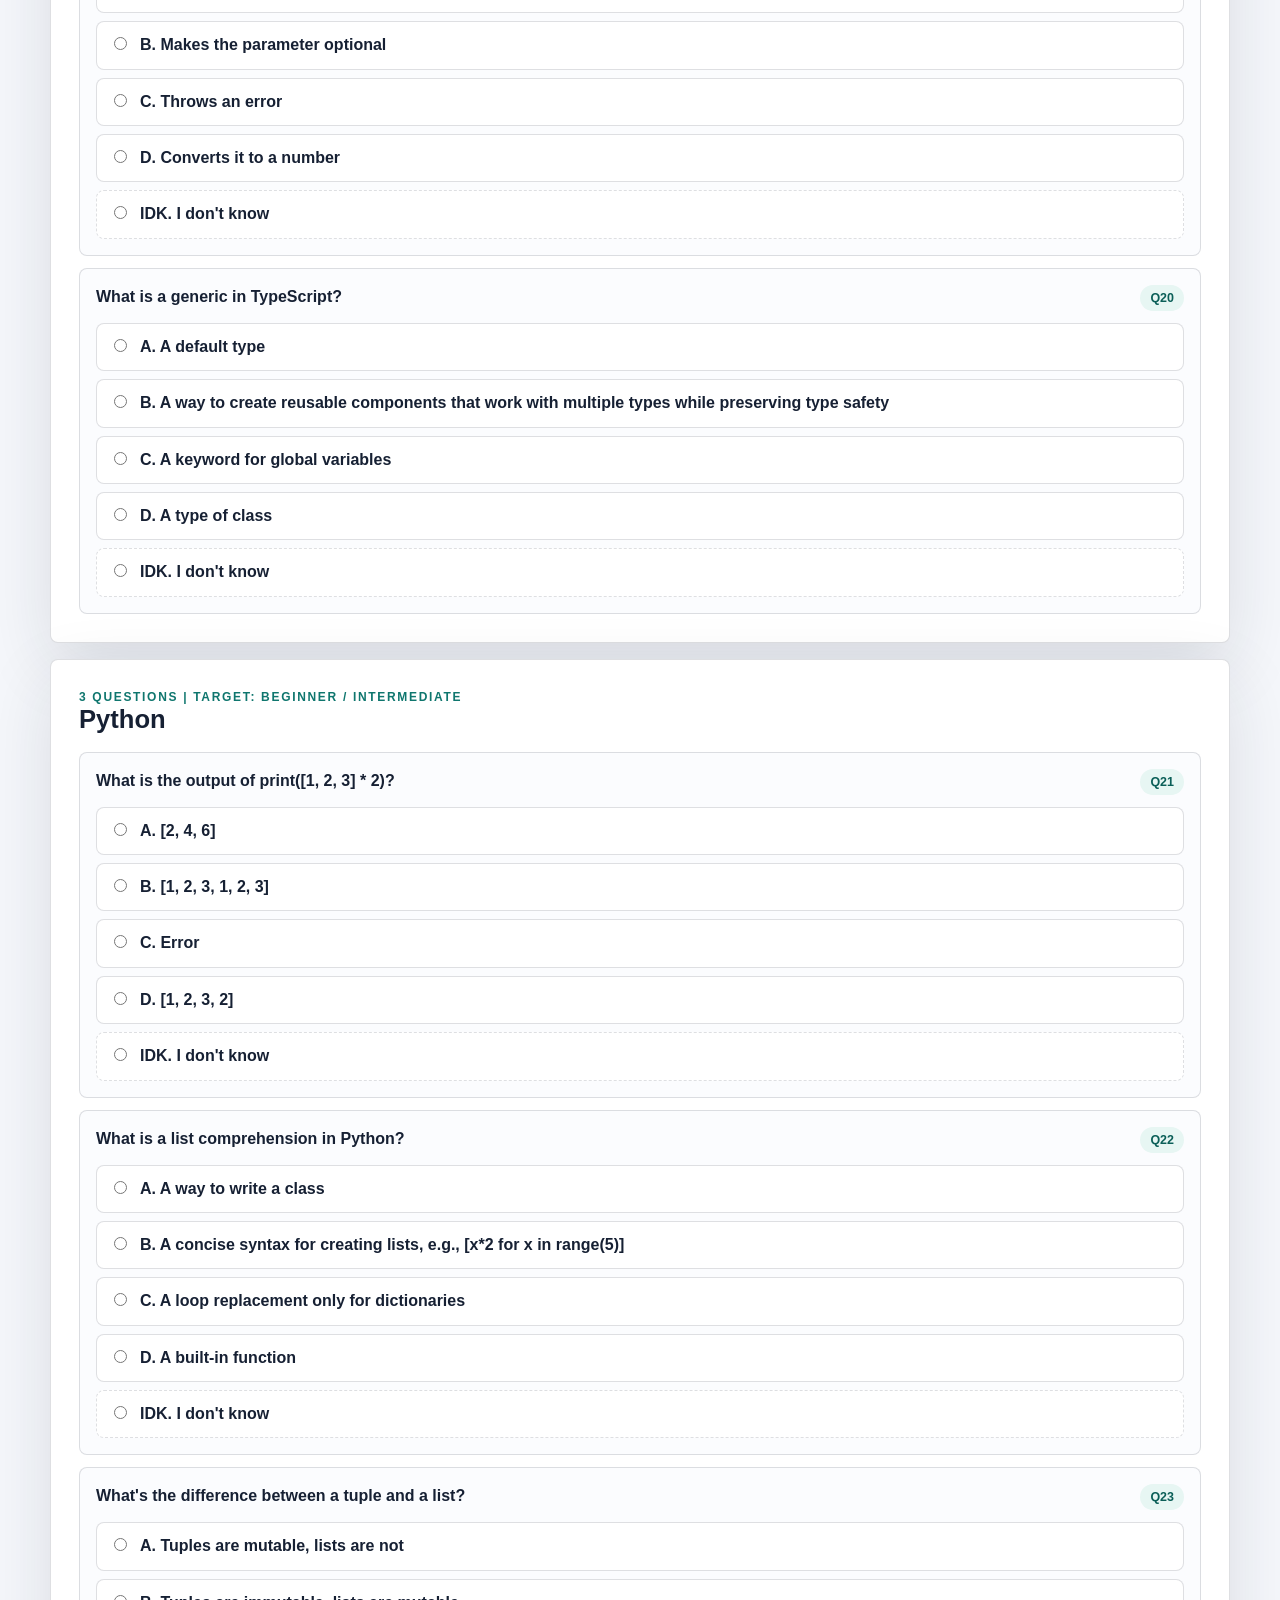
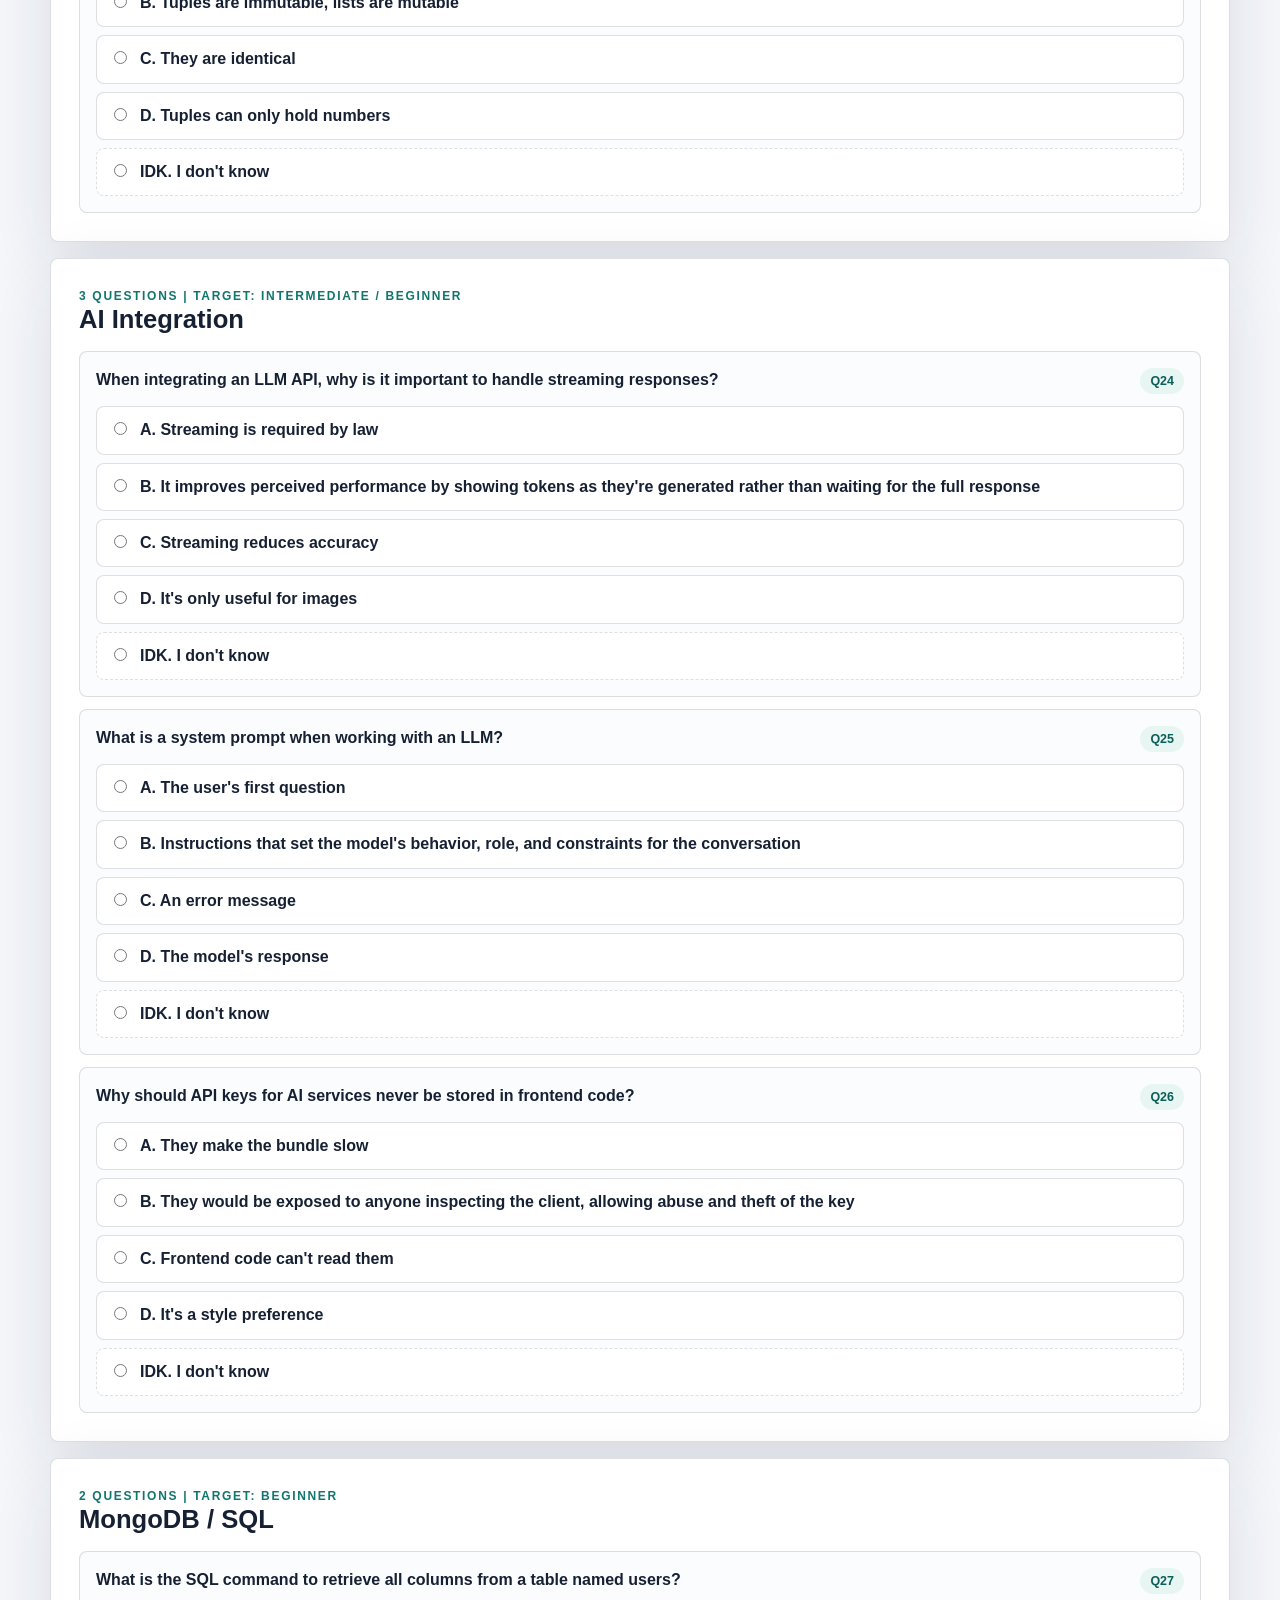
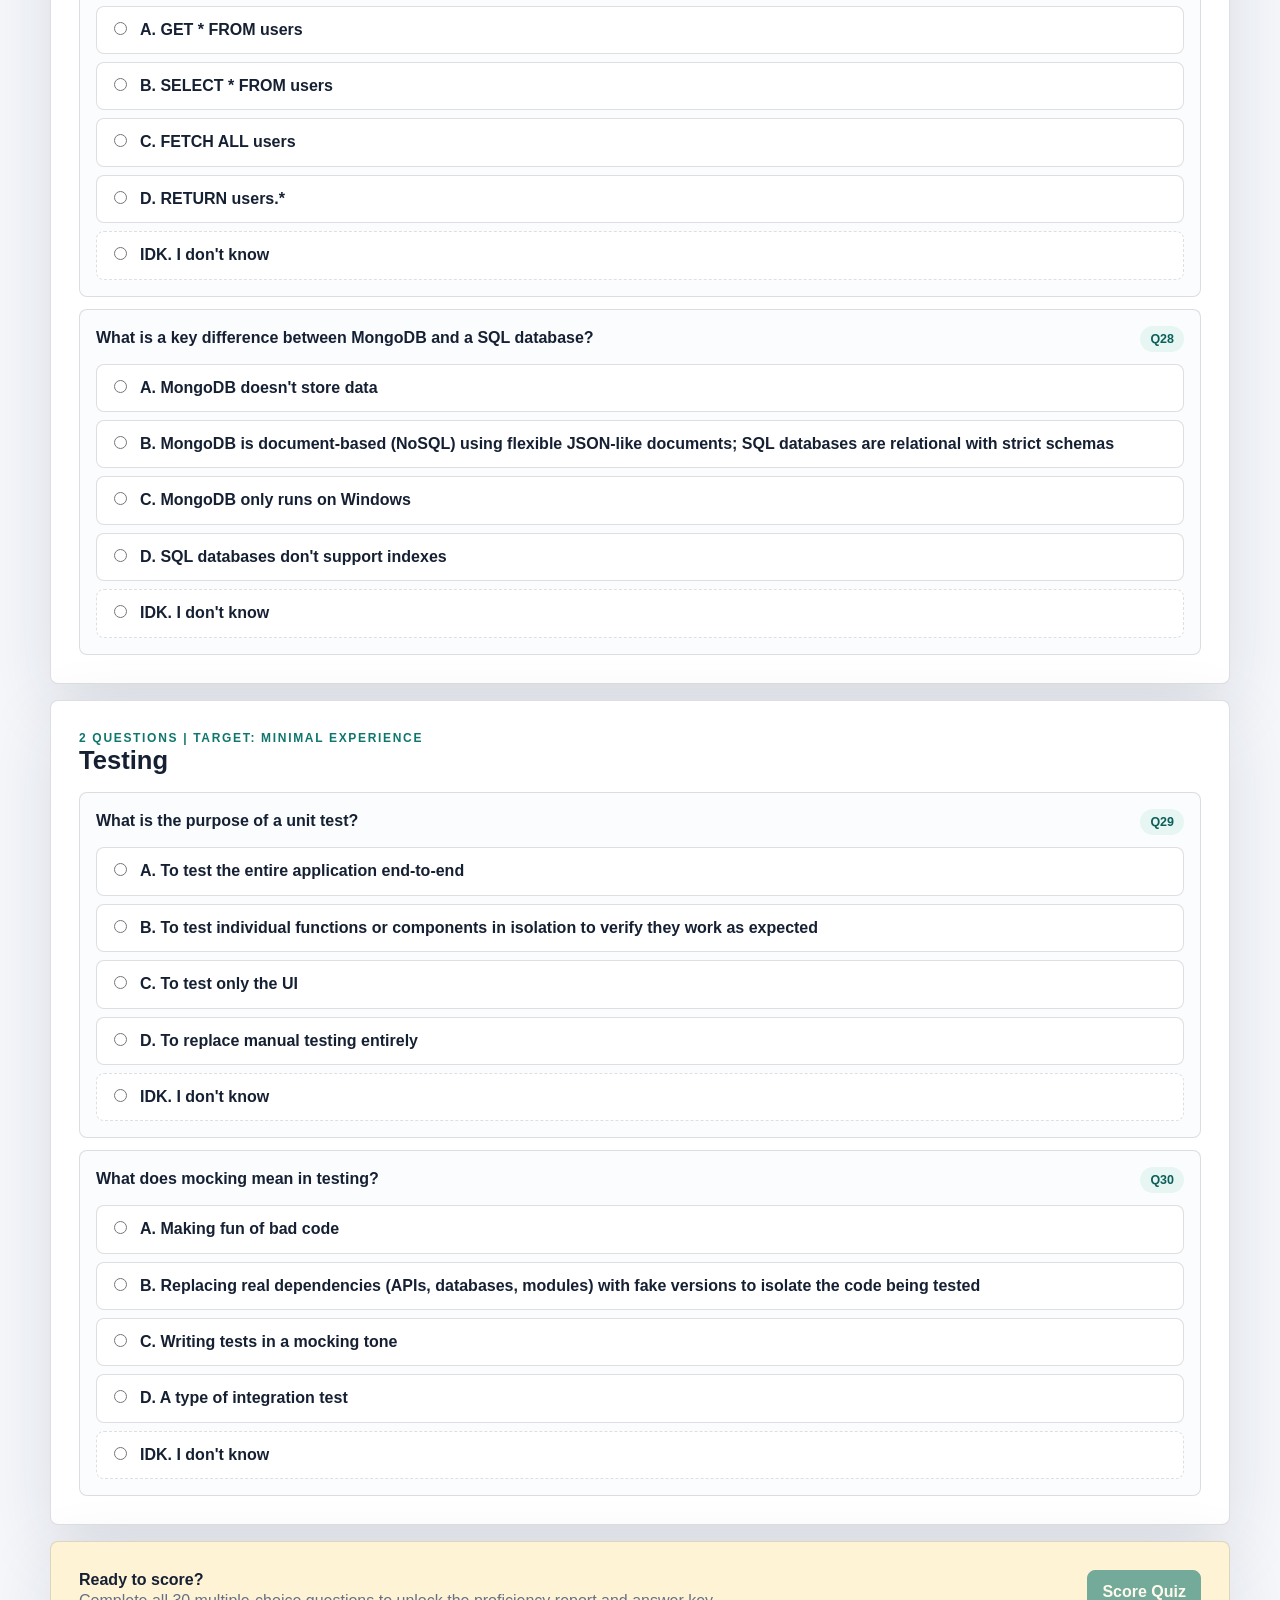
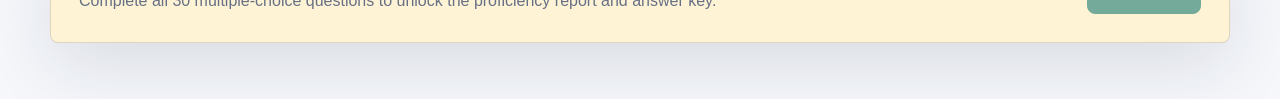
==== commit 2056242b: "Build software engineering quiz" ====
--- a/index.html
+++ b/index.html
@@ -3,63 +3,60 @@
   <head>
     <meta charset="UTF-8" />
     <meta name="viewport" content="width=device-width, initial-scale=1.0" />
-    <title>Full-Stack Internship Assessment Quiz</title>
-    <link rel="stylesheet" href="./styles.css?v=20260512-01" />
+    <title>Software Engineering Skills Assessment Quiz</title>
+    <link rel="stylesheet" href="./styles.css?v=20260517-01" />
   </head>
   <body>
     <main class="app-shell">
       <header class="topbar">
         <div>
-          <p class="eyebrow">Aptitude & Skills Assessment</p>
-          <h1>Full-Stack Developer Internship Quiz</h1>
+          <p class="eyebrow">Software Engineering Skills Assessment</p>
+          <h1>Full-Stack Proficiency Quiz</h1>
         </div>
         <button id="print-results" class="icon-button" type="button" title="Print or save results">
-          <span aria-hidden="true">v</span>
+          <span aria-hidden="true">PDF</span>
           <span>Save</span>
         </button>
       </header>
 
       <section class="intro-panel" aria-labelledby="intro-title">
         <div>
-          <h2 id="intro-title">45 questions. Automatic scoring where it's fair.</h2>
+          <h2 id="intro-title">30 questions. Immediate proficiency results.</h2>
           <p>
-            Multiple-choice answers are graded instantly. Written answers are captured
-            for review, then can be marked full, half, or no credit on the results page.
+            Answer every question, use "I don't know" instead of guessing when needed,
+            then get an overall market-readiness band, a technology-by-technology
+            proficiency breakdown, and the correct answer for each item.
           </p>
         </div>
         <div class="quick-stats" aria-label="Assessment summary">
-          <span><strong>45</strong> scored</span>
-          <span><strong>7</strong> sections</span>
-          <span><strong>35-45</strong> minutes</span>
+          <span><strong>30</strong> questions</span>
+          <span><strong>10</strong> technologies</span>
+          <span><strong>10-15</strong> minutes</span>
         </div>
       </section>
 
       <section class="student-card" aria-labelledby="student-title">
-        <h2 id="student-title">Student Info</h2>
+        <h2 id="student-title">Client Info</h2>
         <div class="student-grid">
           <label>
             Name
-            <input id="student-name" autocomplete="name" type="text" placeholder="Student name" />
+            <input id="student-name" autocomplete="name" type="text" placeholder="Client name" />
           </label>
           <label>
             Date
             <input id="student-date" type="date" />
           </label>
           <label>
-            School
-            <input id="student-school" type="text" placeholder="School" />
-          </label>
-          <label>
             Target Role
-            <input id="student-role" type="text" value="Full-Stack Internship" />
+            <input id="student-role" type="text" value="Full-stack web developer" />
           </label>
         </div>
       </section>
 
       <section class="progress-panel" aria-label="Quiz progress">
         <div class="progress-copy">
-          <span id="answered-count">0 of 45 scored questions completed</span>
-          <strong id="completion-status">Results locked until finished</strong>
+          <span id="answered-count">0 of 30 questions answered</span>
+          <strong id="completion-status">Results unlock after every question is answered</strong>
         </div>
         <div class="progress-track" aria-hidden="true">
           <span id="progress-fill"></span>
@@ -69,49 +66,25 @@
       <form id="quiz-form" class="quiz-form">
         <div id="sections"></div>
 
-        <section class="section-card reflection-card">
-          <div class="section-heading">
-            <p class="eyebrow">Not Scored</p>
-            <h2>Learning Reflection</h2>
-            <p>These answers help shape the learning plan after the assessment.</p>
-          </div>
-          <label class="written-question">
-            Which topic felt most familiar? Which felt most challenging?
-            <textarea name="reflection-familiar" rows="4"></textarea>
-          </label>
-          <label class="written-question">
-            What is one thing you want to learn in the next 30 days, and why?
-            <textarea name="reflection-learn" rows="4"></textarea>
-          </label>
-          <label class="written-question">
-            How do you prefer to learn new technical skills?
-            <textarea name="reflection-style" rows="4" placeholder="Videos, docs, projects, pair programming, etc."></textarea>
-          </label>
-          <label class="written-question">
-            What kind of project would excite you most to build for your portfolio?
-            <textarea name="reflection-project" rows="4"></textarea>
-          </label>
-        </section>
-
         <div class="submit-panel">
           <div>
             <strong>Ready to score?</strong>
-            <p>Complete all scored questions to unlock the assessment score. Written questions can be graded after submission.</p>
+            <p>Complete all 30 multiple-choice questions to unlock the proficiency report and answer key.</p>
           </div>
-          <button id="score-assessment" class="primary-button" type="submit" disabled>Score Assessment</button>
+          <button id="score-assessment" class="primary-button" type="submit" disabled>Score Quiz</button>
         </div>
       </form>
 
       <section id="results" class="results-section" aria-live="polite" aria-labelledby="results-title">
         <div class="score-sheet">
           <div class="score-main">
-            <p class="eyebrow">Screenshot Result</p>
-            <h2 id="results-title">Assessment Score</h2>
+            <p class="eyebrow">Proficiency Report</p>
+            <h2 id="results-title">Quiz Score</h2>
             <p id="student-summary"></p>
           </div>
           <div class="score-number">
-            <strong id="total-score">0/45</strong>
-            <span id="score-band">Building</span>
+            <strong id="total-score">0/30</strong>
+            <span id="score-band">Not scored</span>
           </div>
         </div>
 
@@ -121,19 +94,24 @@
 
         <div class="result-grid">
           <article>
-            <span class="panel-label">Objective Score</span>
-            <strong id="objective-score">0/30</strong>
-            <p>Multiple-choice questions graded automatically.</p>
+            <span class="panel-label">Market Readiness</span>
+            <strong id="score-band-card">Score Band</strong>
+            <p id="readiness-copy"></p>
           </article>
           <article>
-            <span class="panel-label">Written Score</span>
-            <strong id="written-score">0/15</strong>
-            <p id="written-status">Review written answers to finalize the score.</p>
+            <span class="panel-label">Strongest Area</span>
+            <strong id="strongest-tech">Not scored</strong>
+            <p>Your highest-scoring technology category.</p>
           </article>
           <article>
-            <span class="panel-label">Learning Plan</span>
-            <strong id="plan-title">Start with fundamentals</strong>
-            <p id="plan-copy"></p>
+            <span class="panel-label">Focus Area</span>
+            <strong id="focus-tech">Not scored</strong>
+            <p>The technology category to review first.</p>
+          </article>
+          <article>
+            <span class="panel-label">Uncertain Answers</span>
+            <strong id="idk-count">0</strong>
+            <p id="idk-copy">Questions marked "I don't know" appear here so the score stays honest.</p>
           </article>
         </div>
 
@@ -145,24 +123,14 @@
           <div id="section-breakdown" class="breakdown-list"></div>
         </div>
 
-        <div class="written-review-card">
-          <div class="review-head">
-            <div>
-              <span class="panel-label">Written Review</span>
-              <h3>Mark free-response credit</h3>
-            </div>
-            <button id="toggle-written-review" class="secondary-button" type="button">Show Written Answers</button>
-          </div>
-          <div id="written-review" class="written-review" hidden></div>
-        </div>
-
-        <div class="reflection-output-card">
-          <span class="panel-label">Learning Reflection</span>
-          <div id="reflection-output" class="reflection-output"></div>
+        <div class="answer-review-card">
+          <span class="panel-label">Answer Key</span>
+          <h3>Your answers and the correct answers</h3>
+          <div id="answer-review" class="answer-review"></div>
         </div>
       </section>
     </main>
 
-    <script type="module" src="./src/app.js?v=20260512-01"></script>
+    <script type="module" src="./src/app.js?v=20260517-01"></script>
   </body>
 </html>
--- a/styles.css
+++ b/styles.css
@@ -9,6 +9,7 @@
   --amber: #d97706;
   --coral: #e85d4f;
   --blue: #2563eb;
+  --violet: #6d28d9;
   --soft-teal: #e7f6f3;
   --soft-amber: #fff3d6;
   --shadow: 0 22px 70px rgba(22, 32, 51, 0.12);
@@ -26,7 +27,7 @@
   margin: 0;
   color: var(--ink);
   background:
-    linear-gradient(180deg, rgba(15, 118, 110, 0.12), rgba(245, 247, 251, 0) 380px),
+    linear-gradient(180deg, rgba(15, 118, 110, 0.12), rgba(37, 99, 235, 0.06) 380px, rgba(245, 247, 251, 0) 640px),
     var(--wash);
   font-family: Inter, "Avenir Next", "Segoe UI", sans-serif;
 }
@@ -131,7 +132,7 @@
   padding: clamp(22px, 4vw, 40px);
   color: #ffffff;
   background:
-    linear-gradient(120deg, rgba(22, 32, 51, 0.94), rgba(15, 118, 110, 0.82)),
+    linear-gradient(120deg, rgba(22, 32, 51, 0.94), rgba(15, 118, 110, 0.72), rgba(109, 40, 217, 0.52)),
     url("https://images.unsplash.com/photo-1555066931-4365d14bab8c?auto=format&fit=crop&w=1600&q=80") center/cover;
 }
 
@@ -202,7 +203,7 @@
 
 .student-grid {
   display: grid;
-  grid-template-columns: repeat(4, minmax(0, 1fr));
+  grid-template-columns: repeat(3, minmax(0, 1fr));
   gap: 12px;
 }
 
@@ -327,6 +328,15 @@
   background: var(--soft-teal);
 }
 
+.idk-option {
+  border-style: dashed;
+}
+
+.idk-option:has(input:checked) {
+  border-color: rgba(217, 119, 6, 0.55);
+  background: var(--soft-amber);
+}
+
 .code-block {
   overflow-x: auto;
   border-radius: 8px;
@@ -432,15 +442,14 @@
 
 .result-grid {
   display: grid;
-  grid-template-columns: repeat(3, minmax(0, 1fr));
+  grid-template-columns: repeat(4, minmax(0, 1fr));
   gap: 12px;
   margin-top: 14px;
 }
 
 .result-grid article,
 .breakdown-card,
-.written-review-card,
-.reflection-output-card {
+.answer-review-card {
   border: 1px solid var(--line);
   border-radius: 8px;
   padding: 18px;
@@ -452,6 +461,7 @@
   margin-bottom: 8px;
   color: var(--ink);
   font-size: 1.6rem;
+  overflow-wrap: anywhere;
 }
 
 .result-grid p,
@@ -460,8 +470,7 @@
 }
 
 .breakdown-card,
-.written-review-card,
-.reflection-output-card {
+.answer-review-card {
   margin-top: 14px;
 }
 
@@ -496,7 +505,7 @@
   background: var(--teal);
 }
 
-.written-review {
+.answer-review {
   display: grid;
   gap: 12px;
   margin-top: 14px;
@@ -514,11 +523,40 @@
   line-height: 1.35;
 }
 
+.review-topline {
+  display: flex;
+  gap: 12px;
+  align-items: start;
+  justify-content: space-between;
+}
+
+.review-topline span {
+  flex: 0 0 auto;
+  border-radius: 999px;
+  padding: 6px 10px;
+  color: var(--teal-dark);
+  background: var(--soft-teal);
+  font-size: 0.75rem;
+  font-weight: 900;
+}
+
 .review-answer,
-.review-guide {
+.review-guide,
+.answer-result {
   border-radius: 8px;
   padding: 12px;
   background: #ffffff;
+}
+
+.answer-result {
+  margin: 8px 0;
+  color: var(--ink);
+  line-height: 1.45;
+}
+
+.correct-answer {
+  border: 1px solid rgba(15, 118, 110, 0.22);
+  background: var(--soft-teal);
 }
 
 .review-answer {
@@ -568,6 +606,11 @@
 
 .is-incorrect {
   border-color: rgba(232, 93, 79, 0.58);
+}
+
+.is-incorrect .review-topline span {
+  color: #9f2f26;
+  background: #ffe9e6;
 }
 
 @media (max-width: 900px) {
@@ -618,7 +661,7 @@
   .student-card,
   .progress-panel,
   .topbar .icon-button,
-  .written-review-card {
+  .answer-review-card {
     display: none;
   }
 
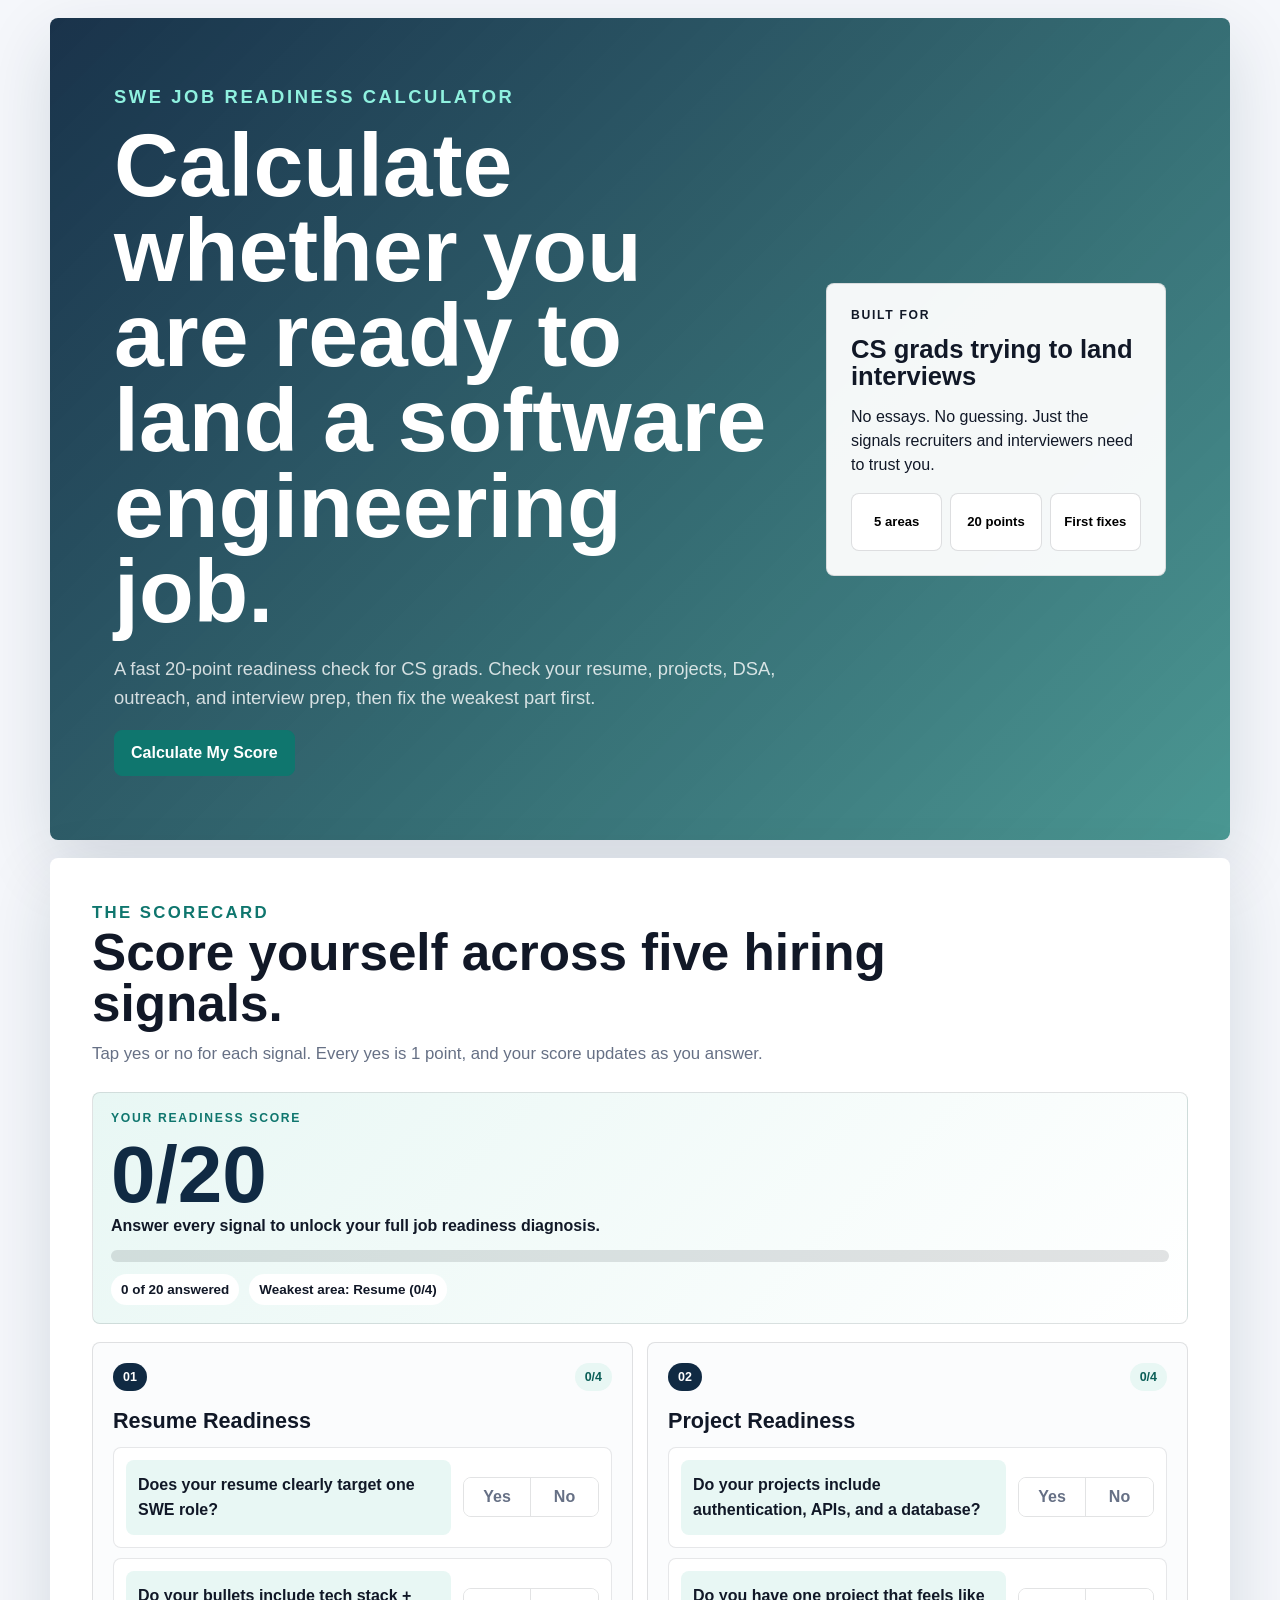
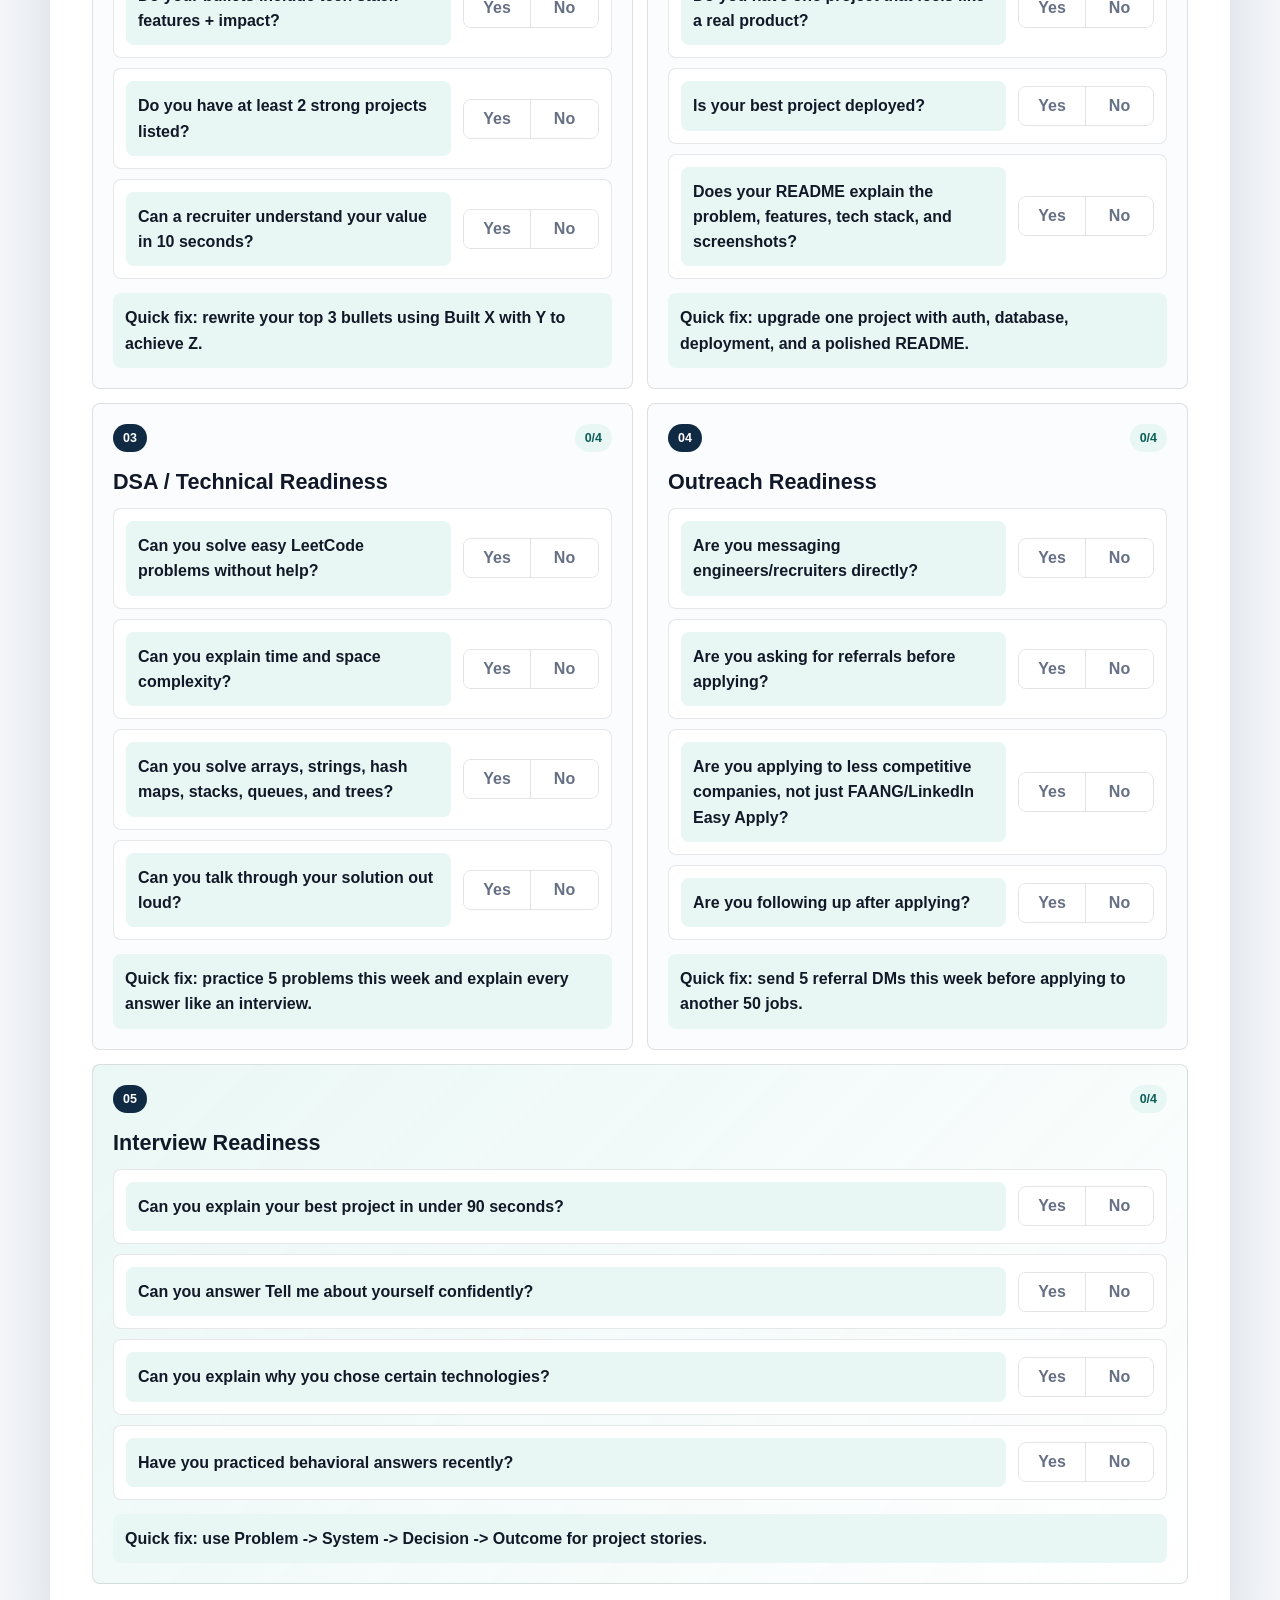
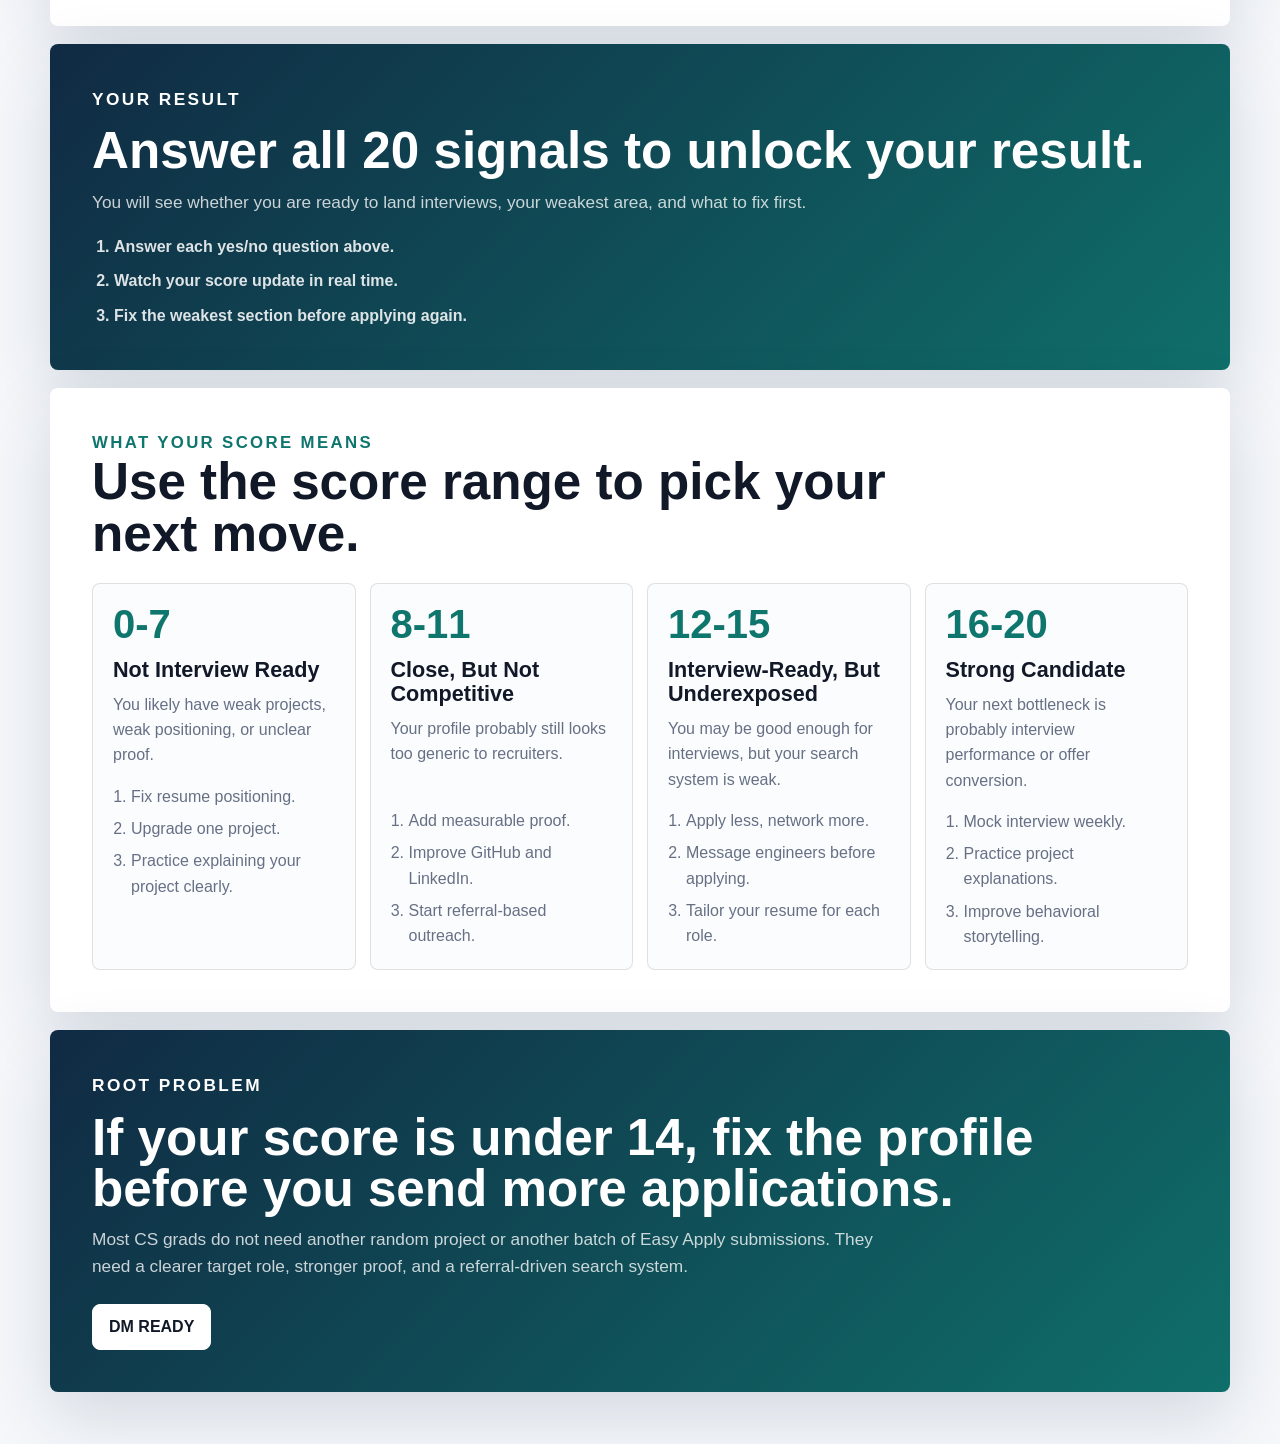
==== commit b4fab1de: "Build SWE job readiness calculator" ====
--- a/index.html
+++ b/index.html
@@ -3,134 +3,272 @@
   <head>
     <meta charset="UTF-8" />
     <meta name="viewport" content="width=device-width, initial-scale=1.0" />
-    <title>Software Engineering Skills Assessment Quiz</title>
-    <link rel="stylesheet" href="./styles.css?v=20260517-01" />
+    <title>SWE Job Readiness Calculator</title>
+    <link rel="stylesheet" href="./styles.css?v=20260518-02" />
   </head>
   <body>
-    <main class="app-shell">
-      <header class="topbar">
-        <div>
-          <p class="eyebrow">Software Engineering Skills Assessment</p>
-          <h1>Full-Stack Proficiency Quiz</h1>
-        </div>
-        <button id="print-results" class="icon-button" type="button" title="Print or save results">
-          <span aria-hidden="true">PDF</span>
-          <span>Save</span>
-        </button>
-      </header>
-
-      <section class="intro-panel" aria-labelledby="intro-title">
-        <div>
-          <h2 id="intro-title">30 questions. Immediate proficiency results.</h2>
+    <main class="page-shell">
+      <section class="hero" aria-labelledby="page-title">
+        <div class="hero-copy">
+          <p class="eyebrow">SWE Job Readiness Calculator</p>
+          <h1 id="page-title">Calculate whether you are ready to land a software engineering job.</h1>
           <p>
-            Answer every question, use "I don't know" instead of guessing when needed,
-            then get an overall market-readiness band, a technology-by-technology
-            proficiency breakdown, and the correct answer for each item.
+            A fast 20-point readiness check for CS grads. Check your resume,
+            projects, DSA, outreach, and interview prep, then fix the weakest
+            part first.
           </p>
-        </div>
-        <div class="quick-stats" aria-label="Assessment summary">
-          <span><strong>30</strong> questions</span>
-          <span><strong>10</strong> technologies</span>
-          <span><strong>10-15</strong> minutes</span>
-        </div>
-      </section>
-
-      <section class="student-card" aria-labelledby="student-title">
-        <h2 id="student-title">Client Info</h2>
-        <div class="student-grid">
-          <label>
-            Name
-            <input id="student-name" autocomplete="name" type="text" placeholder="Client name" />
-          </label>
-          <label>
-            Date
-            <input id="student-date" type="date" />
-          </label>
-          <label>
-            Target Role
-            <input id="student-role" type="text" value="Full-stack web developer" />
-          </label>
-        </div>
-      </section>
-
-      <section class="progress-panel" aria-label="Quiz progress">
-        <div class="progress-copy">
-          <span id="answered-count">0 of 30 questions answered</span>
-          <strong id="completion-status">Results unlock after every question is answered</strong>
-        </div>
-        <div class="progress-track" aria-hidden="true">
-          <span id="progress-fill"></span>
-        </div>
-      </section>
-
-      <form id="quiz-form" class="quiz-form">
-        <div id="sections"></div>
-
-        <div class="submit-panel">
+          <a class="primary-link" href="#scorecard">Calculate My Score</a>
+        </div>
+
+        <aside class="hero-panel" aria-label="Lead magnet summary">
+          <span class="panel-label">Built for</span>
+          <strong>CS grads trying to land interviews</strong>
+          <p>No essays. No guessing. Just the signals recruiters and interviewers need to trust you.</p>
+          <div class="score-preview">
+            <span>5 areas</span>
+            <span>20 points</span>
+            <span>First fixes</span>
+          </div>
+        </aside>
+      </section>
+
+      <section id="scorecard" class="scorecard-section" aria-labelledby="scorecard-title">
+        <div class="section-heading">
+          <p class="eyebrow">The Scorecard</p>
+          <h2 id="scorecard-title">Score yourself across five hiring signals.</h2>
+          <p>
+            Tap yes or no for each signal. Every yes is 1 point, and your score
+            updates as you answer.
+          </p>
+        </div>
+
+        <div class="live-result" aria-live="polite">
           <div>
-            <strong>Ready to score?</strong>
-            <p>Complete all 30 multiple-choice questions to unlock the proficiency report and answer key.</p>
-          </div>
-          <button id="score-assessment" class="primary-button" type="submit" disabled>Score Quiz</button>
-        </div>
-      </form>
-
-      <section id="results" class="results-section" aria-live="polite" aria-labelledby="results-title">
-        <div class="score-sheet">
-          <div class="score-main">
-            <p class="eyebrow">Proficiency Report</p>
-            <h2 id="results-title">Quiz Score</h2>
-            <p id="student-summary"></p>
-          </div>
-          <div class="score-number">
-            <strong id="total-score">0/30</strong>
-            <span id="score-band">Not scored</span>
-          </div>
-        </div>
-
-        <div class="score-meter" aria-hidden="true">
-          <span id="score-meter-fill"></span>
-        </div>
-
-        <div class="result-grid">
-          <article>
-            <span class="panel-label">Market Readiness</span>
-            <strong id="score-band-card">Score Band</strong>
-            <p id="readiness-copy"></p>
-          </article>
-          <article>
-            <span class="panel-label">Strongest Area</span>
-            <strong id="strongest-tech">Not scored</strong>
-            <p>Your highest-scoring technology category.</p>
-          </article>
-          <article>
-            <span class="panel-label">Focus Area</span>
-            <strong id="focus-tech">Not scored</strong>
-            <p>The technology category to review first.</p>
-          </article>
-          <article>
-            <span class="panel-label">Uncertain Answers</span>
-            <strong id="idk-count">0</strong>
-            <p id="idk-copy">Questions marked "I don't know" appear here so the score stays honest.</p>
-          </article>
-        </div>
-
-        <div class="breakdown-card">
-          <div>
-            <span class="panel-label">Section Breakdown</span>
-            <h3>Scores by topic</h3>
-          </div>
-          <div id="section-breakdown" class="breakdown-list"></div>
-        </div>
-
-        <div class="answer-review-card">
-          <span class="panel-label">Answer Key</span>
-          <h3>Your answers and the correct answers</h3>
-          <div id="answer-review" class="answer-review"></div>
-        </div>
+            <span class="panel-label">Your readiness score</span>
+            <strong id="score-value">0/20</strong>
+            <p id="score-summary">Answer the questions to see if you are ready to land interviews.</p>
+          </div>
+          <div class="meter" aria-hidden="true">
+            <span id="score-meter"></span>
+          </div>
+          <div class="result-meta">
+            <span id="answered-count">0 of 20 answered</span>
+            <span id="weakest-area">Weakest area: waiting</span>
+          </div>
+        </div>
+
+        <div class="category-grid">
+          <article class="category-card" data-category="resume">
+            <div class="card-topline">
+              <span>01</span>
+              <strong><b data-category-score="resume">0</b>/4</strong>
+            </div>
+            <h3>Resume Readiness</h3>
+            <div class="question-list">
+              <div class="question-row" data-question="resume-1">
+                <p>Does your resume clearly target one SWE role?</p>
+                <div class="answer-buttons"><button type="button" data-answer="yes">Yes</button><button type="button" data-answer="no">No</button></div>
+              </div>
+              <div class="question-row" data-question="resume-2">
+                <p>Do your bullets include tech stack + features + impact?</p>
+                <div class="answer-buttons"><button type="button" data-answer="yes">Yes</button><button type="button" data-answer="no">No</button></div>
+              </div>
+              <div class="question-row" data-question="resume-3">
+                <p>Do you have at least 2 strong projects listed?</p>
+                <div class="answer-buttons"><button type="button" data-answer="yes">Yes</button><button type="button" data-answer="no">No</button></div>
+              </div>
+              <div class="question-row" data-question="resume-4">
+                <p>Can a recruiter understand your value in 10 seconds?</p>
+                <div class="answer-buttons"><button type="button" data-answer="yes">Yes</button><button type="button" data-answer="no">No</button></div>
+              </div>
+            </div>
+            <p>Quick fix: rewrite your top 3 bullets using Built X with Y to achieve Z.</p>
+          </article>
+
+          <article class="category-card" data-category="projects">
+            <div class="card-topline">
+              <span>02</span>
+              <strong><b data-category-score="projects">0</b>/4</strong>
+            </div>
+            <h3>Project Readiness</h3>
+            <div class="question-list">
+              <div class="question-row" data-question="projects-1">
+                <p>Do your projects include authentication, APIs, and a database?</p>
+                <div class="answer-buttons"><button type="button" data-answer="yes">Yes</button><button type="button" data-answer="no">No</button></div>
+              </div>
+              <div class="question-row" data-question="projects-2">
+                <p>Do you have one project that feels like a real product?</p>
+                <div class="answer-buttons"><button type="button" data-answer="yes">Yes</button><button type="button" data-answer="no">No</button></div>
+              </div>
+              <div class="question-row" data-question="projects-3">
+                <p>Is your best project deployed?</p>
+                <div class="answer-buttons"><button type="button" data-answer="yes">Yes</button><button type="button" data-answer="no">No</button></div>
+              </div>
+              <div class="question-row" data-question="projects-4">
+                <p>Does your README explain the problem, features, tech stack, and screenshots?</p>
+                <div class="answer-buttons"><button type="button" data-answer="yes">Yes</button><button type="button" data-answer="no">No</button></div>
+              </div>
+            </div>
+            <p>Quick fix: upgrade one project with auth, database, deployment, and a polished README.</p>
+          </article>
+
+          <article class="category-card" data-category="dsa">
+            <div class="card-topline">
+              <span>03</span>
+              <strong><b data-category-score="dsa">0</b>/4</strong>
+            </div>
+            <h3>DSA / Technical Readiness</h3>
+            <div class="question-list">
+              <div class="question-row" data-question="dsa-1">
+                <p>Can you solve easy LeetCode problems without help?</p>
+                <div class="answer-buttons"><button type="button" data-answer="yes">Yes</button><button type="button" data-answer="no">No</button></div>
+              </div>
+              <div class="question-row" data-question="dsa-2">
+                <p>Can you explain time and space complexity?</p>
+                <div class="answer-buttons"><button type="button" data-answer="yes">Yes</button><button type="button" data-answer="no">No</button></div>
+              </div>
+              <div class="question-row" data-question="dsa-3">
+                <p>Can you solve arrays, strings, hash maps, stacks, queues, and trees?</p>
+                <div class="answer-buttons"><button type="button" data-answer="yes">Yes</button><button type="button" data-answer="no">No</button></div>
+              </div>
+              <div class="question-row" data-question="dsa-4">
+                <p>Can you talk through your solution out loud?</p>
+                <div class="answer-buttons"><button type="button" data-answer="yes">Yes</button><button type="button" data-answer="no">No</button></div>
+              </div>
+            </div>
+            <p>Quick fix: practice 5 problems this week and explain every answer like an interview.</p>
+          </article>
+
+          <article class="category-card" data-category="outreach">
+            <div class="card-topline">
+              <span>04</span>
+              <strong><b data-category-score="outreach">0</b>/4</strong>
+            </div>
+            <h3>Outreach Readiness</h3>
+            <div class="question-list">
+              <div class="question-row" data-question="outreach-1">
+                <p>Are you messaging engineers/recruiters directly?</p>
+                <div class="answer-buttons"><button type="button" data-answer="yes">Yes</button><button type="button" data-answer="no">No</button></div>
+              </div>
+              <div class="question-row" data-question="outreach-2">
+                <p>Are you asking for referrals before applying?</p>
+                <div class="answer-buttons"><button type="button" data-answer="yes">Yes</button><button type="button" data-answer="no">No</button></div>
+              </div>
+              <div class="question-row" data-question="outreach-3">
+                <p>Are you applying to less competitive companies, not just FAANG/LinkedIn Easy Apply?</p>
+                <div class="answer-buttons"><button type="button" data-answer="yes">Yes</button><button type="button" data-answer="no">No</button></div>
+              </div>
+              <div class="question-row" data-question="outreach-4">
+                <p>Are you following up after applying?</p>
+                <div class="answer-buttons"><button type="button" data-answer="yes">Yes</button><button type="button" data-answer="no">No</button></div>
+              </div>
+            </div>
+            <p>Quick fix: send 5 referral DMs this week before applying to another 50 jobs.</p>
+          </article>
+
+          <article class="category-card featured-card" data-category="interviews">
+            <div class="card-topline">
+              <span>05</span>
+              <strong><b data-category-score="interviews">0</b>/4</strong>
+            </div>
+            <h3>Interview Readiness</h3>
+            <div class="question-list">
+              <div class="question-row" data-question="interviews-1">
+                <p>Can you explain your best project in under 90 seconds?</p>
+                <div class="answer-buttons"><button type="button" data-answer="yes">Yes</button><button type="button" data-answer="no">No</button></div>
+              </div>
+              <div class="question-row" data-question="interviews-2">
+                <p>Can you answer Tell me about yourself confidently?</p>
+                <div class="answer-buttons"><button type="button" data-answer="yes">Yes</button><button type="button" data-answer="no">No</button></div>
+              </div>
+              <div class="question-row" data-question="interviews-3">
+                <p>Can you explain why you chose certain technologies?</p>
+                <div class="answer-buttons"><button type="button" data-answer="yes">Yes</button><button type="button" data-answer="no">No</button></div>
+              </div>
+              <div class="question-row" data-question="interviews-4">
+                <p>Have you practiced behavioral answers recently?</p>
+                <div class="answer-buttons"><button type="button" data-answer="yes">Yes</button><button type="button" data-answer="no">No</button></div>
+              </div>
+            </div>
+            <p>Quick fix: use Problem -> System -> Decision -> Outcome for project stories.</p>
+          </article>
+        </div>
+      </section>
+
+      <section id="personal-result" class="personal-result-section" aria-live="polite" aria-labelledby="personal-result-title">
+        <p class="eyebrow">Your Result</p>
+        <h2 id="personal-result-title">Answer all 20 signals to unlock your result.</h2>
+        <p id="personal-result-copy">You will see whether you are ready to land interviews, your weakest area, and what to fix first.</p>
+        <ol id="personal-action-list">
+          <li>Answer each yes/no question above.</li>
+          <li>Watch your score update in real time.</li>
+          <li>Fix the weakest section before applying again.</li>
+        </ol>
+      </section>
+
+      <section class="results-section" aria-labelledby="results-title">
+        <div class="section-heading">
+          <p class="eyebrow">What Your Score Means</p>
+          <h2 id="results-title">Use the score range to pick your next move.</h2>
+        </div>
+
+        <div class="band-grid">
+          <article>
+            <strong>0-7</strong>
+            <h3>Not Interview Ready</h3>
+            <p>You likely have weak projects, weak positioning, or unclear proof.</p>
+            <ol>
+              <li>Fix resume positioning.</li>
+              <li>Upgrade one project.</li>
+              <li>Practice explaining your project clearly.</li>
+            </ol>
+          </article>
+          <article>
+            <strong>8-11</strong>
+            <h3>Close, But Not Competitive</h3>
+            <p>Your profile probably still looks too generic to recruiters.</p>
+            <ol>
+              <li>Add measurable proof.</li>
+              <li>Improve GitHub and LinkedIn.</li>
+              <li>Start referral-based outreach.</li>
+            </ol>
+          </article>
+          <article>
+            <strong>12-15</strong>
+            <h3>Interview-Ready, But Underexposed</h3>
+            <p>You may be good enough for interviews, but your search system is weak.</p>
+            <ol>
+              <li>Apply less, network more.</li>
+              <li>Message engineers before applying.</li>
+              <li>Tailor your resume for each role.</li>
+            </ol>
+          </article>
+          <article>
+            <strong>16-20</strong>
+            <h3>Strong Candidate</h3>
+            <p>Your next bottleneck is probably interview performance or offer conversion.</p>
+            <ol>
+              <li>Mock interview weekly.</li>
+              <li>Practice project explanations.</li>
+              <li>Improve behavioral storytelling.</li>
+            </ol>
+          </article>
+        </div>
+      </section>
+
+      <section class="cta-section" aria-labelledby="cta-title">
+        <p class="eyebrow">Root Problem</p>
+        <h2 id="cta-title">If your score is under 14, fix the profile before you send more applications.</h2>
+        <p>
+          Most CS grads do not need another random project or another batch of
+          Easy Apply submissions. They need a clearer target role, stronger
+          proof, and a referral-driven search system.
+        </p>
+        <a class="primary-link" href="https://www.instagram.com/" target="_blank" rel="noreferrer">
+          DM READY
+        </a>
       </section>
     </main>
-
-    <script type="module" src="./src/app.js?v=20260517-01"></script>
+    <script type="module" src="./src/app.js?v=20260518-03"></script>
   </body>
 </html>
--- a/styles.css
+++ b/styles.css
@@ -1,18 +1,15 @@
 :root {
-  --ink: #162033;
+  --ink: #111827;
   --muted: #667085;
-  --paper: #ffffff;
-  --wash: #f5f7fb;
-  --line: rgba(22, 32, 51, 0.14);
-  --teal: #0f766e;
-  --teal-dark: #0b5f58;
-  --amber: #d97706;
-  --coral: #e85d4f;
-  --blue: #2563eb;
-  --violet: #6d28d9;
-  --soft-teal: #e7f6f3;
-  --soft-amber: #fff3d6;
-  --shadow: 0 22px 70px rgba(22, 32, 51, 0.12);
+  --soft: #f5f7fb;
+  --white: #ffffff;
+  --line: rgba(17, 24, 39, 0.12);
+  --navy: #102a43;
+  --green: #0f766e;
+  --green-dark: #0b5f58;
+  --mint: #e8f7f4;
+  --amber: #f59e0b;
+  --shadow: 0 24px 70px rgba(16, 42, 67, 0.14);
 }
 
 * {
@@ -26,25 +23,8 @@
 body {
   margin: 0;
   color: var(--ink);
-  background:
-    linear-gradient(180deg, rgba(15, 118, 110, 0.12), rgba(37, 99, 235, 0.06) 380px, rgba(245, 247, 251, 0) 640px),
-    var(--wash);
+  background: var(--soft);
   font-family: Inter, "Avenir Next", "Segoe UI", sans-serif;
-}
-
-button,
-input,
-textarea {
-  font: inherit;
-}
-
-button {
-  cursor: pointer;
-}
-
-button:disabled {
-  cursor: not-allowed;
-  opacity: 0.58;
 }
 
 h1,
@@ -61,621 +41,482 @@
 }
 
 h1 {
-  margin-bottom: 0;
-  font-size: clamp(2rem, 4vw, 4.6rem);
-  line-height: 0.98;
+  max-width: 920px;
+  margin-bottom: 20px;
+  color: var(--white);
+  font-size: clamp(3rem, 7vw, 6.5rem);
+  line-height: 0.95;
 }
 
 h2 {
+  margin-bottom: 12px;
+  font-size: clamp(2rem, 4vw, 4rem);
+  line-height: 1;
+}
+
+h3 {
   margin-bottom: 10px;
-  font-size: clamp(1.45rem, 2vw, 2.25rem);
-  line-height: 1.06;
-}
-
-h3 {
-  margin-bottom: 8px;
-  font-size: 1.25rem;
-  line-height: 1.15;
-}
-
-p {
+  font-size: 1.35rem;
+  line-height: 1.12;
+}
+
+p,
+li {
   color: var(--muted);
-  line-height: 1.55;
-}
-
-input,
-textarea {
-  width: 100%;
-  border: 1px solid var(--line);
-  border-radius: 8px;
-  padding: 12px 13px;
-  color: var(--ink);
-  background: var(--paper);
-}
-
-textarea {
-  min-height: 110px;
-  resize: vertical;
-}
-
-input:focus,
-textarea:focus,
-button:focus {
-  outline: 3px solid rgba(15, 118, 110, 0.22);
-  outline-offset: 2px;
-}
-
-.app-shell {
+  line-height: 1.58;
+}
+
+a {
+  color: inherit;
+}
+
+.page-shell {
   width: min(1180px, calc(100% - 32px));
   margin: 0 auto;
-  padding: 20px 0 56px;
-}
-
-.topbar,
-.intro-panel,
-.student-card,
-.progress-panel,
-.section-card,
-.submit-panel,
-.results-section {
-  border: 1px solid var(--line);
-  border-radius: 8px;
-  background: var(--paper);
+  padding: 18px 0 52px;
+}
+
+.hero,
+.scorecard-section,
+.results-section,
+.personal-result-section,
+.cta-section {
+  border-radius: 8px;
   box-shadow: var(--shadow);
 }
 
-.topbar {
-  display: flex;
-  gap: 20px;
+.hero {
+  display: grid;
+  grid-template-columns: minmax(0, 1fr) 340px;
+  gap: clamp(22px, 4vw, 44px);
   align-items: center;
-  justify-content: space-between;
-  padding: clamp(22px, 4vw, 40px);
-  color: #ffffff;
+  min-height: 610px;
+  padding: clamp(28px, 6vw, 64px);
+  color: var(--white);
   background:
-    linear-gradient(120deg, rgba(22, 32, 51, 0.94), rgba(15, 118, 110, 0.72), rgba(109, 40, 217, 0.52)),
-    url("https://images.unsplash.com/photo-1555066931-4365d14bab8c?auto=format&fit=crop&w=1600&q=80") center/cover;
-}
-
-.topbar .eyebrow {
-  color: #9df0df;
+    linear-gradient(135deg, rgba(16, 42, 67, 0.96), rgba(15, 118, 110, 0.74)),
+    url("https://images.unsplash.com/photo-1515879218367-8466d910aaa4?auto=format&fit=crop&w=1600&q=80") center/cover;
+}
+
+.hero p {
+  max-width: 720px;
+  color: rgba(255, 255, 255, 0.8);
+  font-size: 1.15rem;
 }
 
 .eyebrow,
 .panel-label {
   display: block;
-  margin: 0 0 10px;
-  color: var(--teal);
-  font-size: 0.75rem;
+  margin: 0 0 12px;
+  color: var(--green);
+  font-size: 0.76rem;
   font-weight: 900;
   letter-spacing: 0.14em;
   text-transform: uppercase;
 }
 
-.intro-panel {
-  display: grid;
-  grid-template-columns: minmax(0, 1fr) auto;
-  gap: 22px;
+.hero .eyebrow {
+  color: #8ff1df;
+}
+
+.primary-link {
+  display: inline-flex;
   align-items: center;
-  margin-top: 16px;
-  padding: clamp(20px, 3vw, 32px);
-}
-
-.intro-panel p,
-.section-heading p,
-.submit-panel p {
+  justify-content: center;
+  min-height: 46px;
+  border: 1px solid var(--green);
+  border-radius: 8px;
+  padding: 12px 16px;
+  color: var(--white);
+  background: var(--green);
+  font-weight: 900;
+  text-decoration: none;
+}
+
+.primary-link:hover {
+  background: var(--green-dark);
+}
+
+.primary-link:focus {
+  outline: 3px solid rgba(15, 118, 110, 0.24);
+  outline-offset: 2px;
+}
+
+.hero-panel {
+  display: grid;
+  gap: 14px;
+  border: 1px solid var(--line);
+  border-radius: 8px;
+  padding: 24px;
+  color: var(--ink);
+  background: rgba(255, 255, 255, 0.95);
+}
+
+.hero-panel .panel-label {
   margin-bottom: 0;
-}
-
-.quick-stats {
+  color: var(--ink);
+}
+
+.hero-panel strong {
+  display: block;
+  font-size: 1.6rem;
+  line-height: 1.08;
+}
+
+.hero-panel p {
+  margin-bottom: 2px;
+  color: var(--ink);
+  font-size: 1rem;
+  line-height: 1.5;
+}
+
+.score-preview {
   display: grid;
   grid-template-columns: repeat(3, minmax(0, 1fr));
-  gap: 10px;
-  min-width: min(430px, 100%);
-}
-
-.quick-stats span {
-  display: grid;
-  gap: 4px;
-  min-height: 82px;
+  gap: 8px;
+}
+
+.score-preview span {
+  display: grid;
+  place-items: center;
+  min-height: 58px;
+  border: 1px solid rgba(17, 24, 39, 0.14);
+  border-radius: 8px;
+  padding: 10px;
+  color: #000000;
+  background: #ffffff;
+  font-size: 0.82rem;
+  font-weight: 900;
+  line-height: 1.18;
+  text-align: center;
+}
+
+.scorecard-section,
+.results-section,
+.personal-result-section,
+.cta-section {
+  margin-top: 18px;
+  padding: clamp(22px, 4vw, 42px);
+  background: var(--white);
+}
+
+.section-heading {
+  max-width: 850px;
+  margin-bottom: 24px;
+}
+
+.section-heading p {
+  margin-bottom: 0;
+  font-size: 1.05rem;
+}
+
+.live-result {
+  display: grid;
+  gap: 12px;
+  margin-bottom: 18px;
   border: 1px solid var(--line);
   border-radius: 8px;
-  place-items: center;
-  padding: 12px;
-  color: var(--muted);
-  background: #fbfcfe;
+  padding: 18px;
+  background: linear-gradient(135deg, var(--mint), #ffffff);
+}
+
+.live-result strong {
+  display: block;
+  color: var(--navy);
+  font-size: clamp(2.6rem, 7vw, 5rem);
+  line-height: 0.95;
+}
+
+.live-result p {
+  margin-bottom: 0;
+  color: var(--ink);
   font-weight: 800;
-  text-align: center;
-}
-
-.quick-stats strong {
-  color: var(--ink);
-  font-size: 1.55rem;
-}
-
-.student-card,
-.progress-panel,
-.section-card,
-.submit-panel,
-.results-section {
-  margin-top: 16px;
-  padding: clamp(18px, 3vw, 28px);
-}
-
-.student-grid {
-  display: grid;
-  grid-template-columns: repeat(3, minmax(0, 1fr));
-  gap: 12px;
-}
-
-.student-grid label,
-.written-question {
-  display: grid;
-  gap: 8px;
-  color: var(--ink);
-  font-size: 0.92rem;
-  font-weight: 900;
-}
-
-.progress-copy,
-.submit-panel,
-.review-head,
-.score-sheet {
-  display: flex;
-  flex-wrap: wrap;
-  gap: 14px;
-  align-items: center;
-  justify-content: space-between;
-}
-
-.progress-copy span {
-  color: var(--muted);
-  font-weight: 800;
-}
-
-.progress-copy strong {
-  color: var(--teal-dark);
-}
-
-.progress-track,
-.score-meter {
+}
+
+.meter {
   overflow: hidden;
   height: 12px;
-  margin-top: 14px;
   border-radius: 999px;
-  background: #e6ebf2;
-}
-
-.progress-track span,
-.score-meter span {
+  background: rgba(17, 24, 39, 0.12);
+}
+
+.meter span {
   display: block;
   width: 0%;
   height: 100%;
   border-radius: inherit;
-  background: linear-gradient(90deg, var(--teal), var(--blue), var(--amber));
+  background: var(--green);
   transition: width 180ms ease;
 }
 
-.section-heading {
-  max-width: 840px;
+.result-meta {
+  display: flex;
+  flex-wrap: wrap;
+  gap: 10px;
+}
+
+.result-meta span {
+  border-radius: 999px;
+  padding: 8px 10px;
+  color: var(--ink);
+  background: var(--white);
+  font-size: 0.84rem;
+  font-weight: 900;
+}
+
+.category-grid {
+  display: grid;
+  grid-template-columns: repeat(2, minmax(0, 1fr));
+  gap: 14px;
+}
+
+.category-card,
+.band-grid article {
+  border: 1px solid var(--line);
+  border-radius: 8px;
+  padding: 20px;
+  background: #fbfcfd;
+}
+
+.featured-card {
+  grid-column: 1 / -1;
+  background:
+    linear-gradient(135deg, rgba(232, 247, 244, 0.9), rgba(255, 255, 255, 0.96)),
+    var(--white);
+}
+
+.card-topline {
+  display: flex;
+  gap: 12px;
+  align-items: center;
+  justify-content: space-between;
   margin-bottom: 18px;
 }
 
-.question-list {
-  display: grid;
-  gap: 12px;
-}
-
-.question-card,
-.written-question {
-  border: 1px solid var(--line);
-  border-radius: 8px;
-  padding: 16px;
-  background: #fbfcfe;
-}
-
-.question-topline {
-  display: flex;
-  gap: 10px;
-  align-items: flex-start;
-  justify-content: space-between;
-  margin-bottom: 12px;
-}
-
-.question-title {
-  margin-bottom: 0;
-  color: var(--ink);
-  font-weight: 900;
-  line-height: 1.45;
-}
-
-.question-number {
-  flex: 0 0 auto;
+.card-topline span,
+.card-topline strong {
   border-radius: 999px;
-  padding: 6px 10px;
-  color: var(--teal-dark);
-  background: var(--soft-teal);
+  padding: 7px 10px;
   font-size: 0.78rem;
   font-weight: 900;
 }
 
-.answer-list {
-  display: grid;
-  gap: 8px;
-}
-
-.answer-option {
-  display: grid;
-  grid-template-columns: auto minmax(0, 1fr);
+.card-topline span {
+  color: var(--white);
+  background: var(--navy);
+}
+
+.card-topline strong {
+  color: var(--green-dark);
+  background: var(--mint);
+}
+
+.category-card ul,
+.band-grid ol {
+  display: grid;
+  gap: 7px;
+  margin: 14px 0;
+  padding-left: 18px;
+}
+
+.question-list {
+  display: grid;
   gap: 10px;
-  align-items: start;
-  border: 1px solid var(--line);
-  border-radius: 8px;
-  padding: 12px;
-  background: #ffffff;
-  color: var(--ink);
-  font-weight: 750;
-  line-height: 1.4;
-}
-
-.answer-option input {
-  width: auto;
-  margin-top: 3px;
-  accent-color: var(--teal);
-}
-
-.answer-option:has(input:checked) {
-  border-color: rgba(15, 118, 110, 0.5);
-  background: var(--soft-teal);
-}
-
-.idk-option {
-  border-style: dashed;
-}
-
-.idk-option:has(input:checked) {
-  border-color: rgba(217, 119, 6, 0.55);
-  background: var(--soft-amber);
-}
-
-.code-block {
-  overflow-x: auto;
-  border-radius: 8px;
-  margin: 10px 0 12px;
-  padding: 12px;
-  color: #f9fafb;
-  background: #111827;
-  font-family: "SFMono-Regular", Consolas, monospace;
-  font-size: 0.92rem;
-  line-height: 1.45;
-}
-
-.primary-button,
-.secondary-button,
-.icon-button,
-.grade-button {
-  display: inline-flex;
-  align-items: center;
-  justify-content: center;
-  min-height: 44px;
-  border-radius: 8px;
-  padding: 10px 14px;
-  font-weight: 900;
-}
-
-.primary-button {
-  border: 1px solid var(--teal);
-  color: #ffffff;
-  background: var(--teal);
-}
-
-.primary-button:hover {
-  background: var(--teal-dark);
-}
-
-.secondary-button,
-.icon-button,
-.grade-button {
-  border: 1px solid var(--line);
-  color: var(--ink);
-  background: #ffffff;
-}
-
-.icon-button {
-  gap: 8px;
-  color: #ffffff;
-  background: rgba(255, 255, 255, 0.12);
-  border-color: rgba(255, 255, 255, 0.36);
-}
-
-.submit-panel {
-  background: var(--soft-amber);
-}
-
-.submit-panel div {
-  max-width: 680px;
-}
-
-.results-section {
-  display: none;
-}
-
-.results-section.is-visible {
-  display: block;
-}
-
-.score-sheet {
-  align-items: stretch;
-  border-radius: 8px;
-  padding: clamp(20px, 4vw, 34px);
-  color: #ffffff;
-  background: linear-gradient(120deg, #162033, #0f766e);
-}
-
-.score-main p,
-.score-main .eyebrow {
-  color: rgba(255, 255, 255, 0.78);
-}
-
-.score-main .eyebrow {
-  color: #9df0df;
-}
-
-.score-number {
-  display: grid;
-  min-width: 210px;
-  border-radius: 8px;
-  place-items: center;
-  padding: 18px;
-  color: var(--ink);
-  background: #ffffff;
-}
-
-.score-number strong {
-  font-size: clamp(2.4rem, 6vw, 4.8rem);
-  line-height: 0.95;
-}
-
-.score-number span {
-  color: var(--teal-dark);
-  font-weight: 900;
-}
-
-.result-grid {
-  display: grid;
-  grid-template-columns: repeat(4, minmax(0, 1fr));
-  gap: 12px;
-  margin-top: 14px;
-}
-
-.result-grid article,
-.breakdown-card,
-.answer-review-card {
-  border: 1px solid var(--line);
-  border-radius: 8px;
-  padding: 18px;
-  background: #ffffff;
-}
-
-.result-grid strong {
-  display: block;
-  margin-bottom: 8px;
-  color: var(--ink);
-  font-size: 1.6rem;
-  overflow-wrap: anywhere;
-}
-
-.result-grid p,
-.reflection-output p {
-  margin-bottom: 0;
-}
-
-.breakdown-card,
-.answer-review-card {
-  margin-top: 14px;
-}
-
-.breakdown-list {
-  display: grid;
-  gap: 10px;
-}
-
-.breakdown-row {
-  display: grid;
-  grid-template-columns: minmax(160px, 1fr) 3fr auto;
+  margin: 14px 0;
+}
+
+.question-row {
+  display: grid;
+  grid-template-columns: minmax(0, 1fr) auto;
   gap: 12px;
   align-items: center;
-}
-
-.breakdown-row span {
-  color: var(--ink);
+  border: 1px solid rgba(17, 24, 39, 0.1);
+  border-radius: 8px;
+  padding: 12px;
+  background: var(--white);
+}
+
+.question-row p {
+  margin-bottom: 0;
+  color: var(--ink);
+  font-weight: 800;
+}
+
+.answer-buttons {
+  display: grid;
+  grid-template-columns: 1fr 1fr;
+  overflow: hidden;
+  min-width: 136px;
+  border: 1px solid var(--line);
+  border-radius: 8px;
+}
+
+.answer-buttons button {
+  min-height: 38px;
+  border: 0;
+  border-right: 1px solid var(--line);
+  color: var(--muted);
+  background: #ffffff;
+  font: inherit;
   font-weight: 900;
-}
-
-.mini-meter {
-  overflow: hidden;
-  height: 10px;
-  border-radius: 999px;
-  background: #e7ecf3;
-}
-
-.mini-meter i {
+  cursor: pointer;
+}
+
+.answer-buttons button:last-child {
+  border-right: 0;
+}
+
+.answer-buttons button.is-selected[data-answer="yes"] {
+  color: var(--white);
+  background: var(--green);
+}
+
+.answer-buttons button.is-selected[data-answer="no"] {
+  color: var(--white);
+  background: var(--navy);
+}
+
+.answer-buttons button:focus {
+  outline: 3px solid rgba(15, 118, 110, 0.24);
+  outline-offset: -3px;
+}
+
+.category-card p {
+  margin-bottom: 0;
+  border-radius: 8px;
+  padding: 12px;
+  color: var(--ink);
+  background: var(--mint);
+  font-weight: 800;
+}
+
+.personal-result-section {
+  background:
+    linear-gradient(135deg, rgba(16, 42, 67, 0.98), rgba(15, 118, 110, 0.9)),
+    var(--navy);
+}
+
+.personal-result-section .eyebrow,
+.personal-result-section h2,
+.personal-result-section p,
+.personal-result-section li {
+  color: var(--white);
+}
+
+.personal-result-section p {
+  max-width: 780px;
+  color: rgba(255, 255, 255, 0.78);
+  font-size: 1.08rem;
+}
+
+.personal-result-section ol {
+  display: grid;
+  gap: 9px;
+  max-width: 820px;
+  margin: 18px 0 0;
+  padding-left: 22px;
+}
+
+.personal-result-section li {
+  color: rgba(255, 255, 255, 0.86);
+  font-weight: 800;
+}
+
+.band-grid {
+  display: grid;
+  grid-template-columns: repeat(4, minmax(0, 1fr));
+  gap: 14px;
+}
+
+.band-grid article > strong {
   display: block;
-  height: 100%;
-  border-radius: inherit;
-  background: var(--teal);
-}
-
-.answer-review {
-  display: grid;
-  gap: 12px;
-  margin-top: 14px;
-}
-
-.review-item {
-  border: 1px solid var(--line);
-  border-radius: 8px;
-  padding: 14px;
-  background: #fbfcfe;
-}
-
-.review-item h4 {
-  margin: 0 0 8px;
-  line-height: 1.35;
-}
-
-.review-topline {
-  display: flex;
-  gap: 12px;
-  align-items: start;
-  justify-content: space-between;
-}
-
-.review-topline span {
-  flex: 0 0 auto;
-  border-radius: 999px;
-  padding: 6px 10px;
-  color: var(--teal-dark);
-  background: var(--soft-teal);
-  font-size: 0.75rem;
-  font-weight: 900;
-}
-
-.review-answer,
-.review-guide,
-.answer-result {
-  border-radius: 8px;
-  padding: 12px;
-  background: #ffffff;
-}
-
-.answer-result {
-  margin: 8px 0;
-  color: var(--ink);
-  line-height: 1.45;
-}
-
-.correct-answer {
-  border: 1px solid rgba(15, 118, 110, 0.22);
-  background: var(--soft-teal);
-}
-
-.review-answer {
-  margin: 10px 0;
-  color: var(--ink);
-  white-space: pre-wrap;
-}
-
-.review-guide {
-  color: var(--muted);
-  font-size: 0.92rem;
-  line-height: 1.55;
-}
-
-.grade-actions {
-  display: flex;
-  flex-wrap: wrap;
-  gap: 8px;
-  margin-top: 12px;
-}
-
-.grade-button.is-selected {
-  color: #ffffff;
-  border-color: var(--teal);
-  background: var(--teal);
-}
-
-.reflection-output {
-  display: grid;
-  gap: 12px;
-}
-
-.reflection-output div {
-  border-radius: 8px;
-  padding: 12px;
-  background: #fbfcfe;
-}
-
-.reflection-output strong {
-  display: block;
-  margin-bottom: 5px;
-}
-
-.is-correct {
-  border-color: rgba(15, 118, 110, 0.55);
-}
-
-.is-incorrect {
-  border-color: rgba(232, 93, 79, 0.58);
-}
-
-.is-incorrect .review-topline span {
-  color: #9f2f26;
-  background: #ffe9e6;
-}
-
-@media (max-width: 900px) {
-  .intro-panel,
-  .student-grid,
-  .result-grid {
+  margin-bottom: 14px;
+  color: var(--green);
+  font-size: 2.5rem;
+  line-height: 1;
+}
+
+.band-grid p {
+  min-height: 76px;
+}
+
+.band-grid ol {
+  margin-bottom: 0;
+}
+
+.cta-section {
+  color: var(--white);
+  background:
+    linear-gradient(135deg, rgba(16, 42, 67, 0.98), rgba(15, 118, 110, 0.9)),
+    var(--navy);
+}
+
+.cta-section .eyebrow,
+.cta-section h2,
+.cta-section p {
+  color: var(--white);
+}
+
+.cta-section p {
+  max-width: 820px;
+  color: rgba(255, 255, 255, 0.78);
+  font-size: 1.08rem;
+}
+
+.cta-section .primary-link {
+  margin-top: 6px;
+  background: var(--white);
+  color: var(--ink);
+  border-color: var(--white);
+}
+
+@media (max-width: 980px) {
+  .hero,
+  .category-grid,
+  .band-grid {
     grid-template-columns: 1fr;
   }
 
-  .breakdown-row {
-    grid-template-columns: 1fr;
+  .hero {
+    min-height: auto;
+  }
+
+  .featured-card {
+    grid-column: auto;
+  }
+
+  .band-grid p {
+    min-height: auto;
   }
 }
 
 @media (max-width: 640px) {
-  .app-shell {
+  .page-shell {
     width: min(100% - 20px, 1180px);
     padding-top: 10px;
   }
 
-  .topbar,
-  .progress-copy,
-  .submit-panel,
-  .review-head,
-  .score-sheet {
-    align-items: stretch;
-    flex-direction: column;
-  }
-
-  .quick-stats {
+  .hero,
+  .scorecard-section,
+  .results-section,
+  .personal-result-section,
+  .cta-section {
+    padding: 20px;
+  }
+
+  h1 {
+    font-size: clamp(2.6rem, 14vw, 4rem);
+  }
+
+  .score-preview {
     grid-template-columns: 1fr;
   }
 
-  .primary-button,
-  .secondary-button,
-  .icon-button {
+  .question-row {
+    grid-template-columns: 1fr;
+  }
+
+  .answer-buttons {
     width: 100%;
   }
 }
-
-@media print {
-  body {
-    background: #ffffff;
-  }
-
-  .quiz-form,
-  .intro-panel,
-  .student-card,
-  .progress-panel,
-  .topbar .icon-button,
-  .answer-review-card {
-    display: none;
-  }
-
-  .app-shell {
-    width: 100%;
-    padding: 0;
-  }
-
-  .topbar,
-  .results-section {
-    box-shadow: none;
-  }
-
-  .results-section {
-    display: block;
-  }
-}
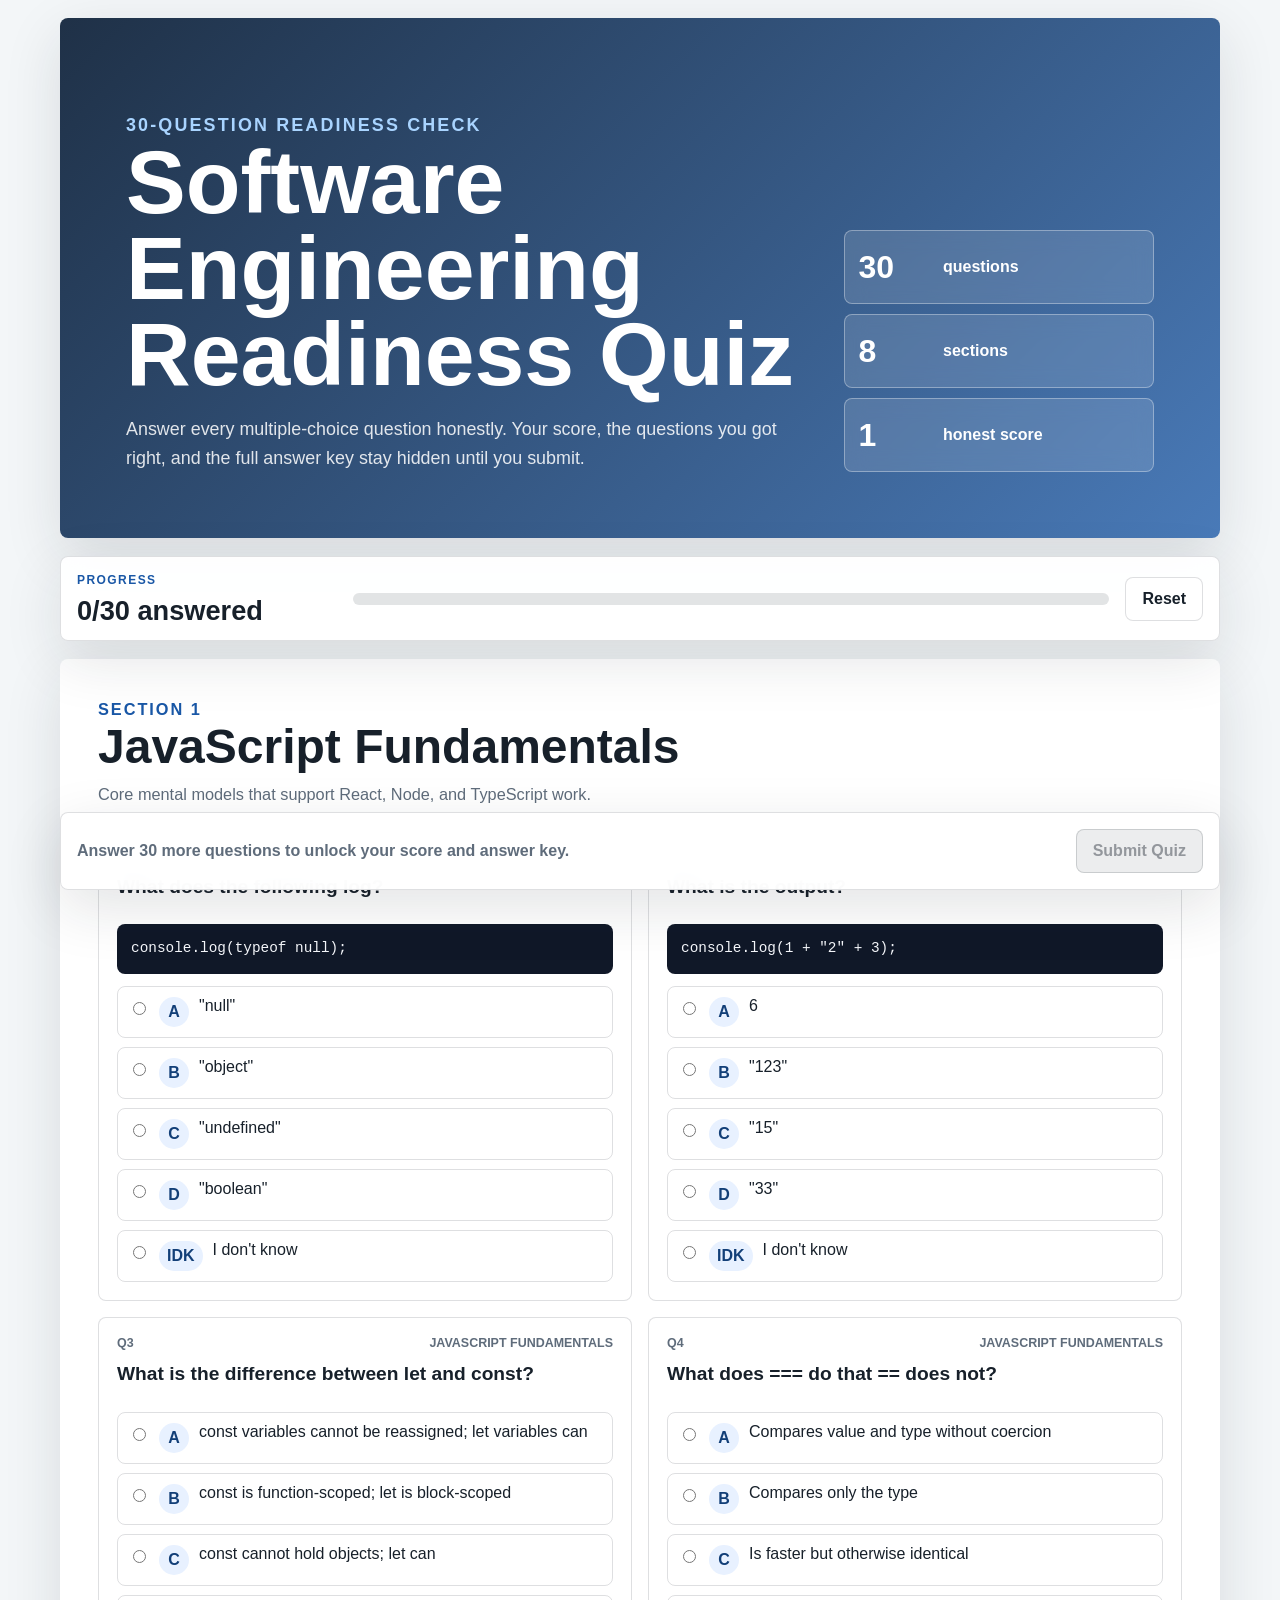
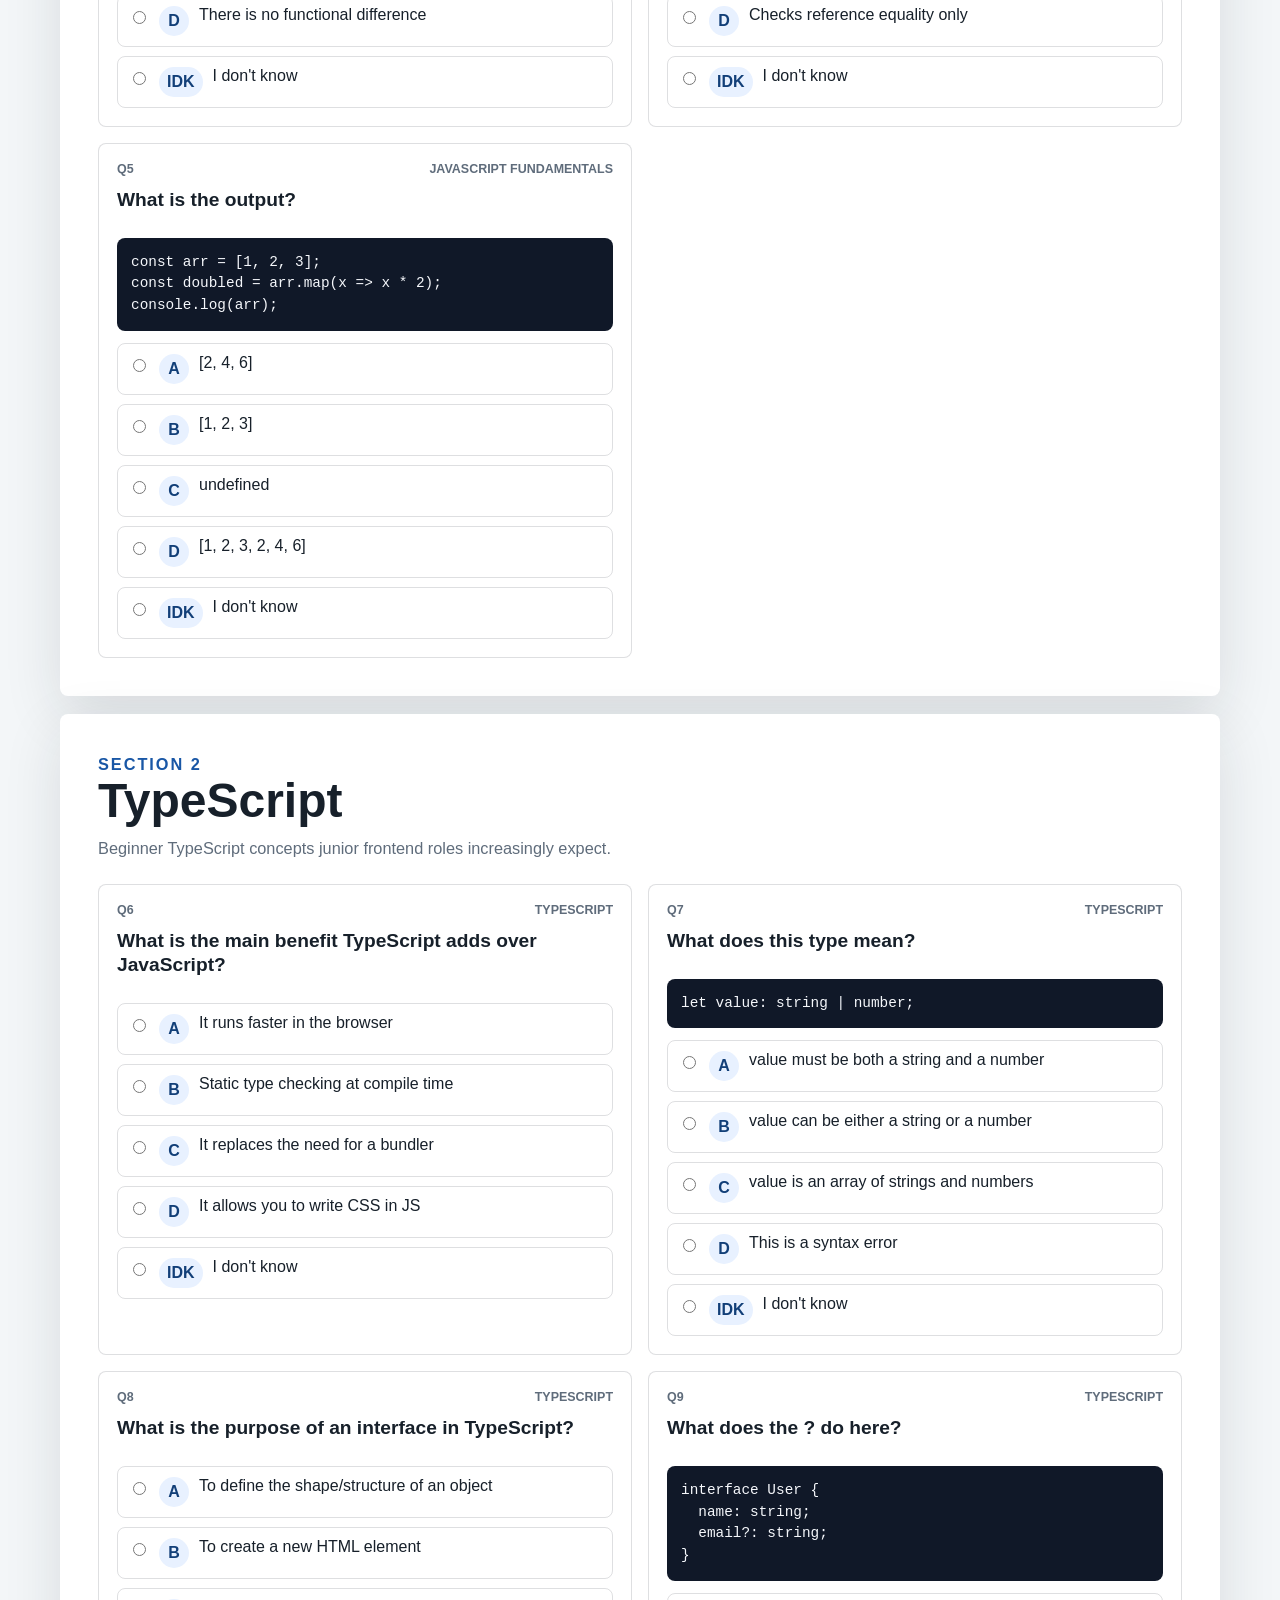
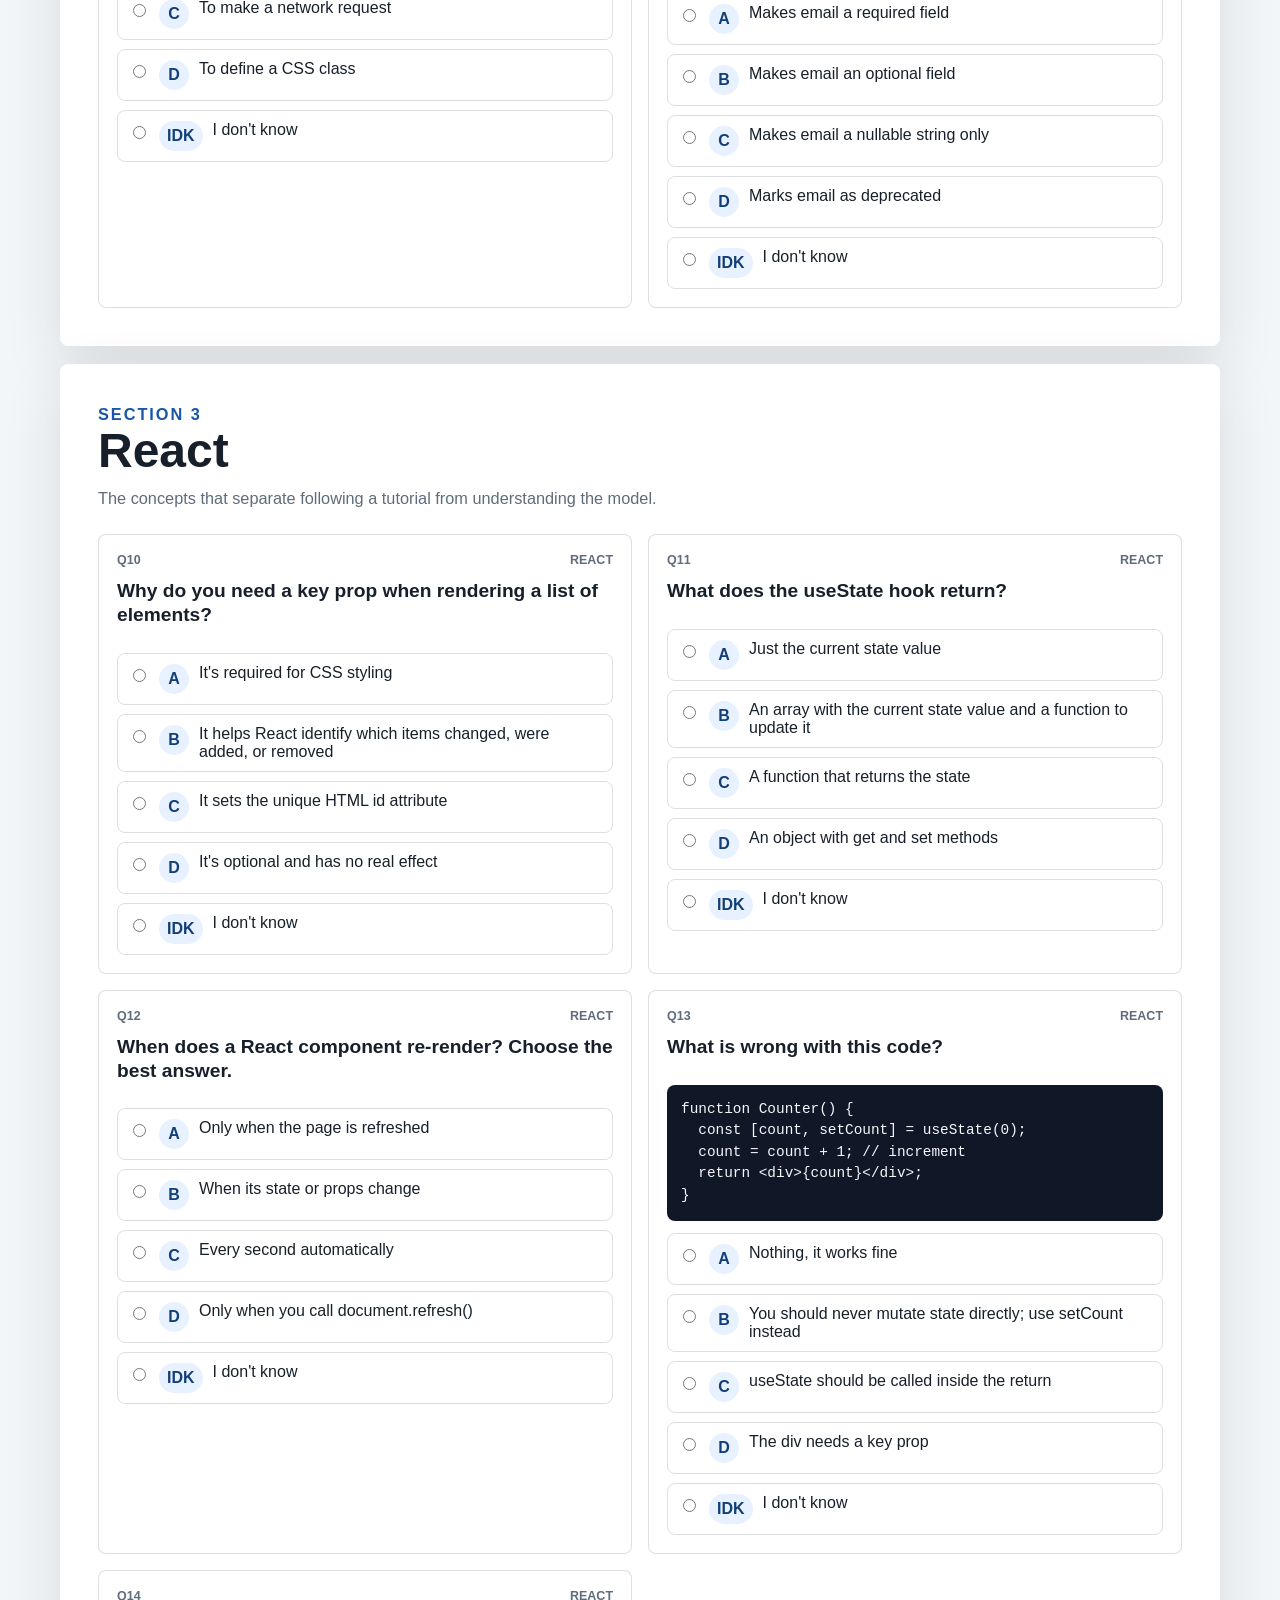
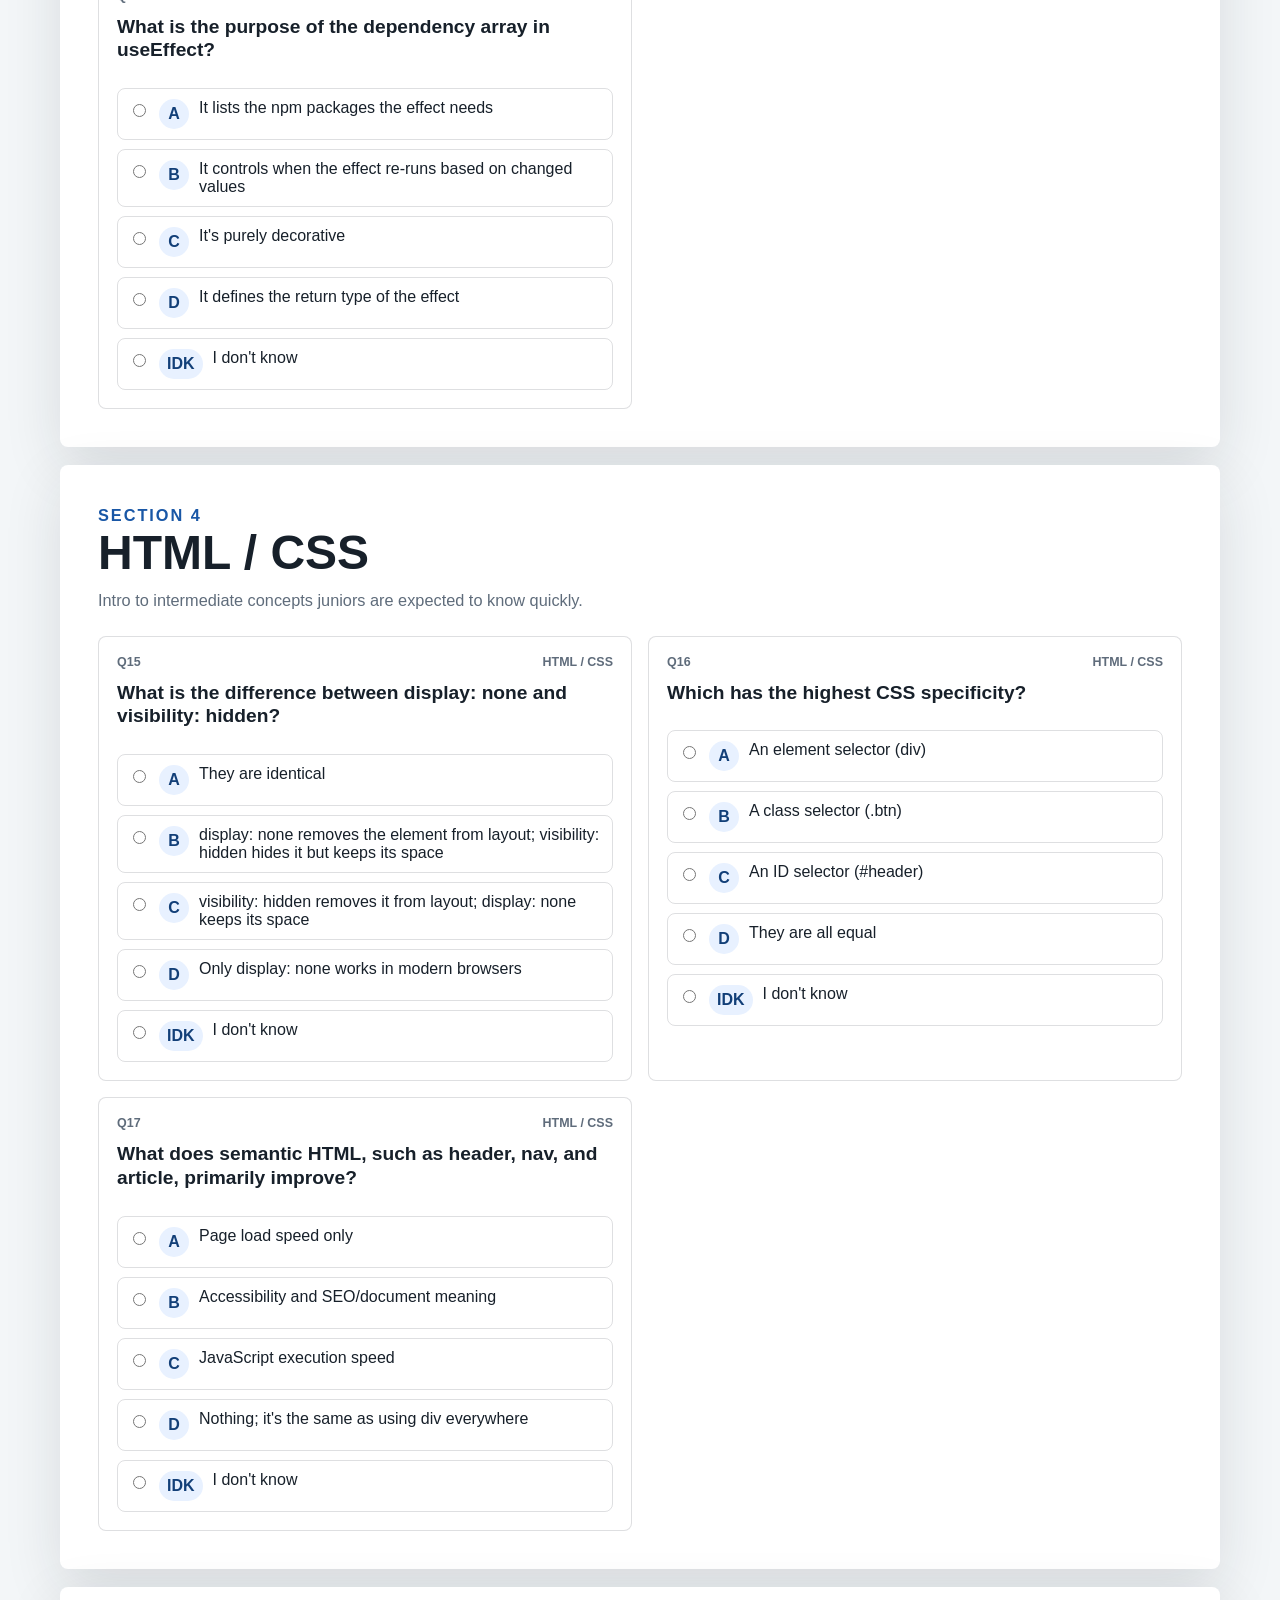
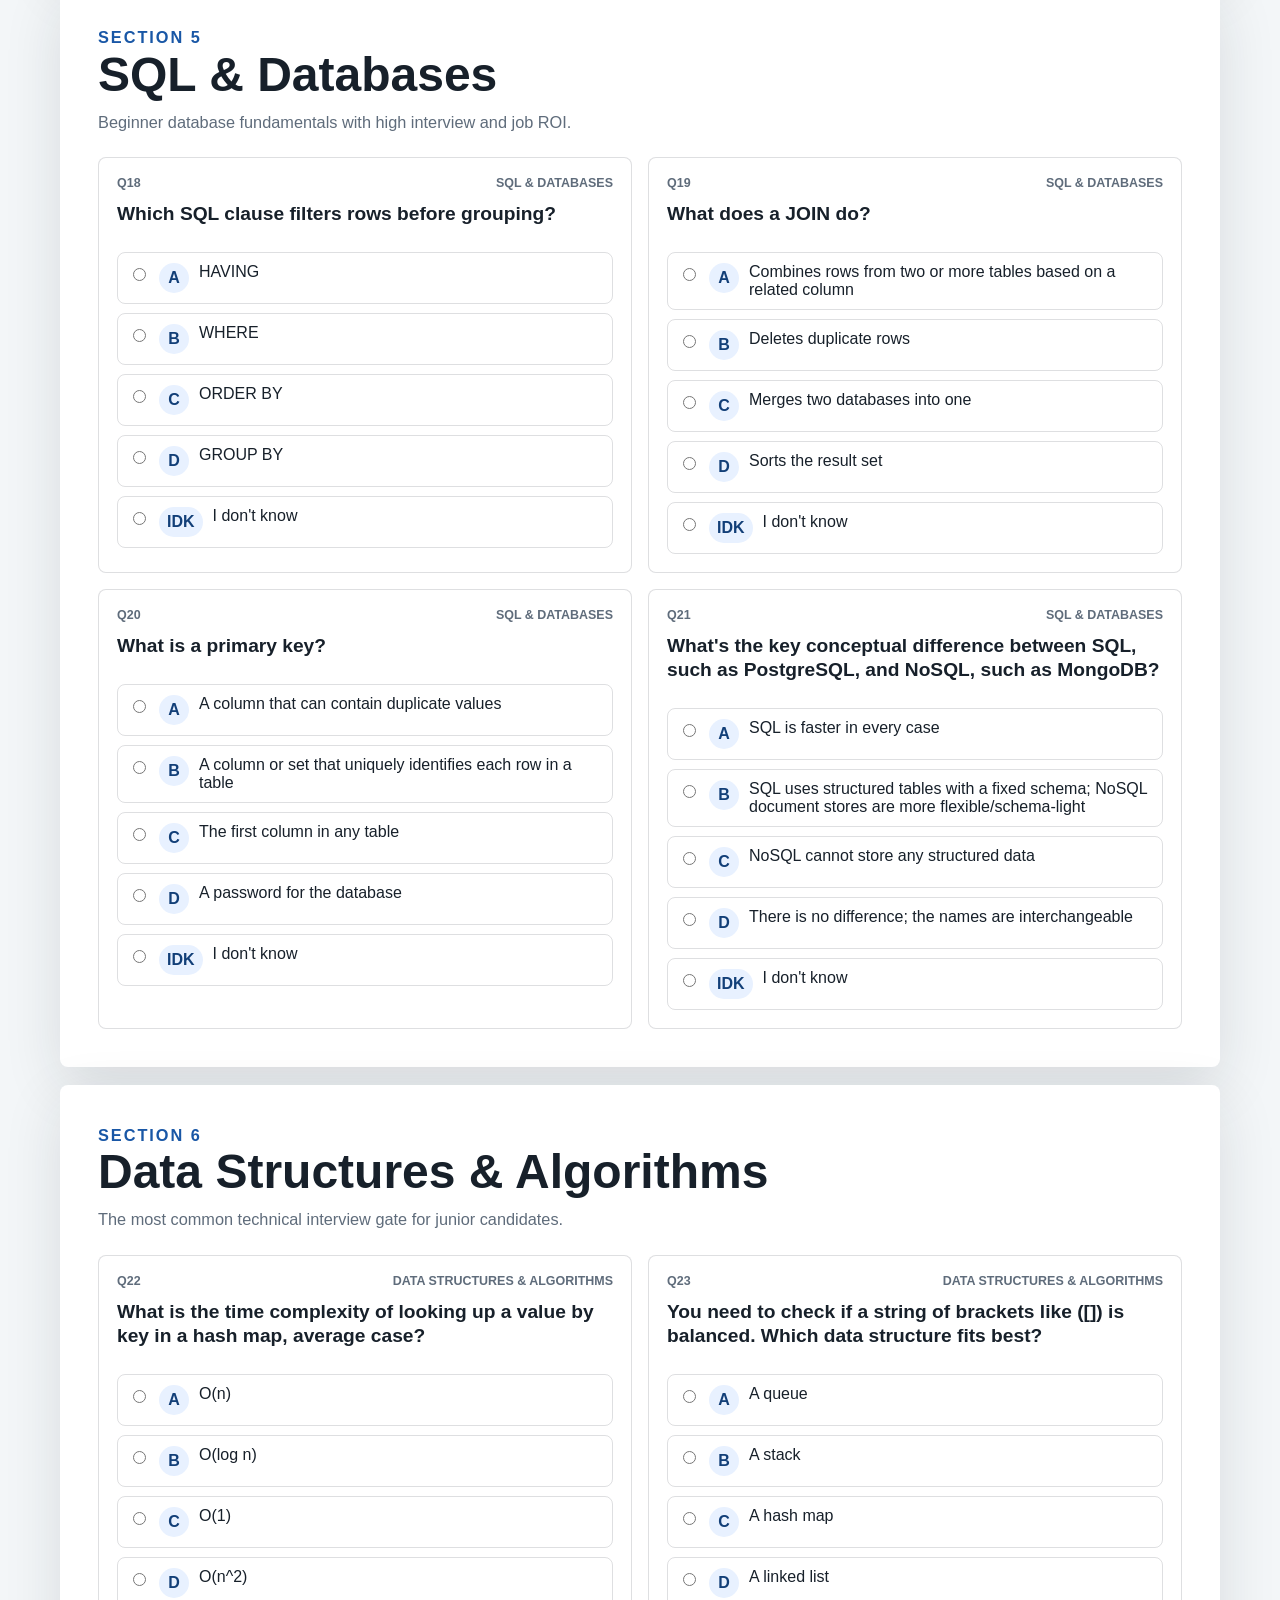
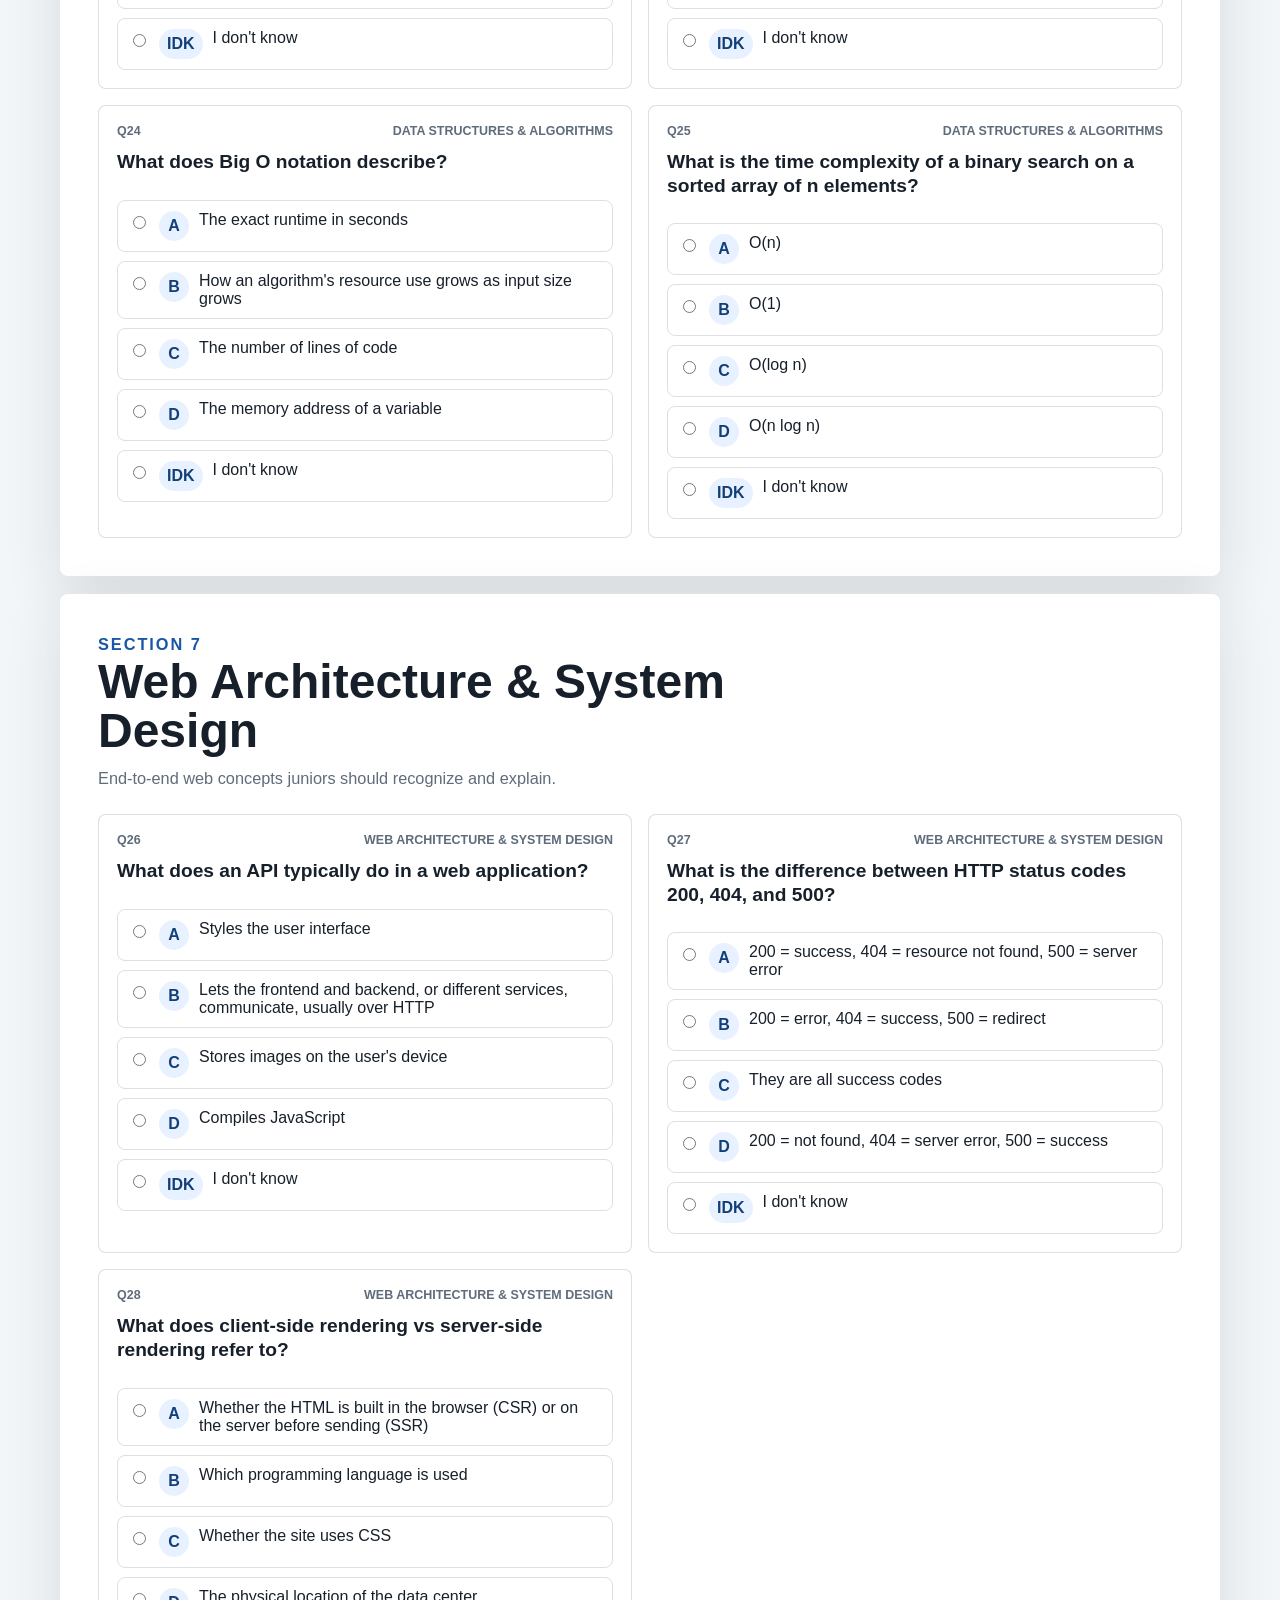
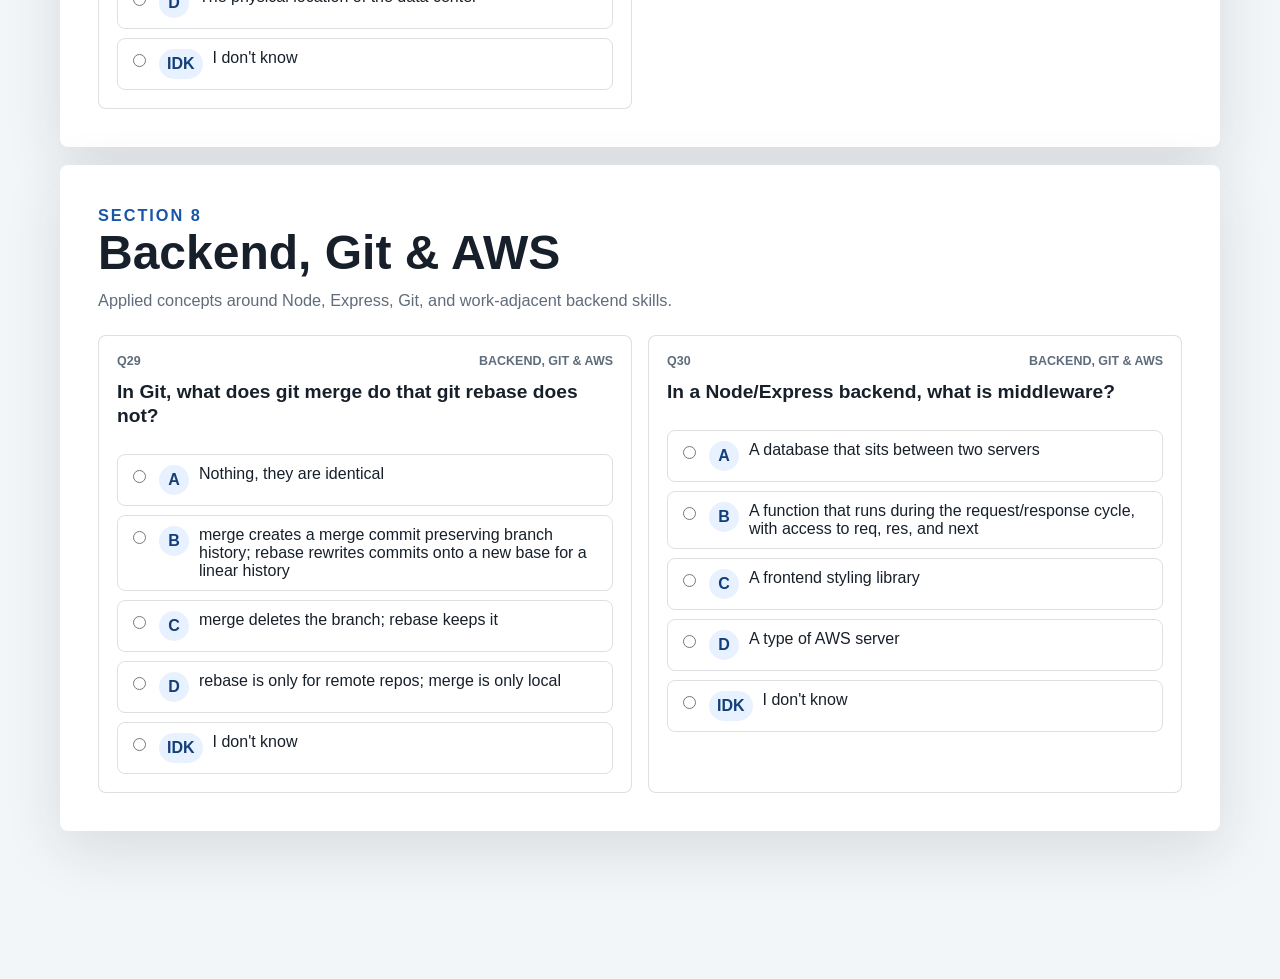
==== commit 9520e6d5: "Build software engineering readiness quiz" ====
--- a/index.html
+++ b/index.html
@@ -3,272 +3,73 @@
   <head>
     <meta charset="UTF-8" />
     <meta name="viewport" content="width=device-width, initial-scale=1.0" />
-    <title>SWE Job Readiness Calculator</title>
-    <link rel="stylesheet" href="./styles.css?v=20260518-02" />
+    <title>Software Engineering Readiness Quiz</title>
+    <link rel="stylesheet" href="./styles.css?v=20260522-01" />
   </head>
   <body>
     <main class="page-shell">
       <section class="hero" aria-labelledby="page-title">
-        <div class="hero-copy">
-          <p class="eyebrow">SWE Job Readiness Calculator</p>
-          <h1 id="page-title">Calculate whether you are ready to land a software engineering job.</h1>
+        <div>
+          <p class="eyebrow">30-question readiness check</p>
+          <h1 id="page-title">Software Engineering Readiness Quiz</h1>
           <p>
-            A fast 20-point readiness check for CS grads. Check your resume,
-            projects, DSA, outreach, and interview prep, then fix the weakest
-            part first.
-          </p>
-          <a class="primary-link" href="#scorecard">Calculate My Score</a>
-        </div>
-
-        <aside class="hero-panel" aria-label="Lead magnet summary">
-          <span class="panel-label">Built for</span>
-          <strong>CS grads trying to land interviews</strong>
-          <p>No essays. No guessing. Just the signals recruiters and interviewers need to trust you.</p>
-          <div class="score-preview">
-            <span>5 areas</span>
-            <span>20 points</span>
-            <span>First fixes</span>
-          </div>
-        </aside>
-      </section>
-
-      <section id="scorecard" class="scorecard-section" aria-labelledby="scorecard-title">
-        <div class="section-heading">
-          <p class="eyebrow">The Scorecard</p>
-          <h2 id="scorecard-title">Score yourself across five hiring signals.</h2>
-          <p>
-            Tap yes or no for each signal. Every yes is 1 point, and your score
-            updates as you answer.
+            Answer every multiple-choice question honestly. Your score, the
+            questions you got right, and the full answer key stay hidden until
+            you submit.
           </p>
         </div>
-
-        <div class="live-result" aria-live="polite">
-          <div>
-            <span class="panel-label">Your readiness score</span>
-            <strong id="score-value">0/20</strong>
-            <p id="score-summary">Answer the questions to see if you are ready to land interviews.</p>
-          </div>
-          <div class="meter" aria-hidden="true">
-            <span id="score-meter"></span>
-          </div>
-          <div class="result-meta">
-            <span id="answered-count">0 of 20 answered</span>
-            <span id="weakest-area">Weakest area: waiting</span>
-          </div>
-        </div>
-
-        <div class="category-grid">
-          <article class="category-card" data-category="resume">
-            <div class="card-topline">
-              <span>01</span>
-              <strong><b data-category-score="resume">0</b>/4</strong>
-            </div>
-            <h3>Resume Readiness</h3>
-            <div class="question-list">
-              <div class="question-row" data-question="resume-1">
-                <p>Does your resume clearly target one SWE role?</p>
-                <div class="answer-buttons"><button type="button" data-answer="yes">Yes</button><button type="button" data-answer="no">No</button></div>
-              </div>
-              <div class="question-row" data-question="resume-2">
-                <p>Do your bullets include tech stack + features + impact?</p>
-                <div class="answer-buttons"><button type="button" data-answer="yes">Yes</button><button type="button" data-answer="no">No</button></div>
-              </div>
-              <div class="question-row" data-question="resume-3">
-                <p>Do you have at least 2 strong projects listed?</p>
-                <div class="answer-buttons"><button type="button" data-answer="yes">Yes</button><button type="button" data-answer="no">No</button></div>
-              </div>
-              <div class="question-row" data-question="resume-4">
-                <p>Can a recruiter understand your value in 10 seconds?</p>
-                <div class="answer-buttons"><button type="button" data-answer="yes">Yes</button><button type="button" data-answer="no">No</button></div>
-              </div>
-            </div>
-            <p>Quick fix: rewrite your top 3 bullets using Built X with Y to achieve Z.</p>
-          </article>
-
-          <article class="category-card" data-category="projects">
-            <div class="card-topline">
-              <span>02</span>
-              <strong><b data-category-score="projects">0</b>/4</strong>
-            </div>
-            <h3>Project Readiness</h3>
-            <div class="question-list">
-              <div class="question-row" data-question="projects-1">
-                <p>Do your projects include authentication, APIs, and a database?</p>
-                <div class="answer-buttons"><button type="button" data-answer="yes">Yes</button><button type="button" data-answer="no">No</button></div>
-              </div>
-              <div class="question-row" data-question="projects-2">
-                <p>Do you have one project that feels like a real product?</p>
-                <div class="answer-buttons"><button type="button" data-answer="yes">Yes</button><button type="button" data-answer="no">No</button></div>
-              </div>
-              <div class="question-row" data-question="projects-3">
-                <p>Is your best project deployed?</p>
-                <div class="answer-buttons"><button type="button" data-answer="yes">Yes</button><button type="button" data-answer="no">No</button></div>
-              </div>
-              <div class="question-row" data-question="projects-4">
-                <p>Does your README explain the problem, features, tech stack, and screenshots?</p>
-                <div class="answer-buttons"><button type="button" data-answer="yes">Yes</button><button type="button" data-answer="no">No</button></div>
-              </div>
-            </div>
-            <p>Quick fix: upgrade one project with auth, database, deployment, and a polished README.</p>
-          </article>
-
-          <article class="category-card" data-category="dsa">
-            <div class="card-topline">
-              <span>03</span>
-              <strong><b data-category-score="dsa">0</b>/4</strong>
-            </div>
-            <h3>DSA / Technical Readiness</h3>
-            <div class="question-list">
-              <div class="question-row" data-question="dsa-1">
-                <p>Can you solve easy LeetCode problems without help?</p>
-                <div class="answer-buttons"><button type="button" data-answer="yes">Yes</button><button type="button" data-answer="no">No</button></div>
-              </div>
-              <div class="question-row" data-question="dsa-2">
-                <p>Can you explain time and space complexity?</p>
-                <div class="answer-buttons"><button type="button" data-answer="yes">Yes</button><button type="button" data-answer="no">No</button></div>
-              </div>
-              <div class="question-row" data-question="dsa-3">
-                <p>Can you solve arrays, strings, hash maps, stacks, queues, and trees?</p>
-                <div class="answer-buttons"><button type="button" data-answer="yes">Yes</button><button type="button" data-answer="no">No</button></div>
-              </div>
-              <div class="question-row" data-question="dsa-4">
-                <p>Can you talk through your solution out loud?</p>
-                <div class="answer-buttons"><button type="button" data-answer="yes">Yes</button><button type="button" data-answer="no">No</button></div>
-              </div>
-            </div>
-            <p>Quick fix: practice 5 problems this week and explain every answer like an interview.</p>
-          </article>
-
-          <article class="category-card" data-category="outreach">
-            <div class="card-topline">
-              <span>04</span>
-              <strong><b data-category-score="outreach">0</b>/4</strong>
-            </div>
-            <h3>Outreach Readiness</h3>
-            <div class="question-list">
-              <div class="question-row" data-question="outreach-1">
-                <p>Are you messaging engineers/recruiters directly?</p>
-                <div class="answer-buttons"><button type="button" data-answer="yes">Yes</button><button type="button" data-answer="no">No</button></div>
-              </div>
-              <div class="question-row" data-question="outreach-2">
-                <p>Are you asking for referrals before applying?</p>
-                <div class="answer-buttons"><button type="button" data-answer="yes">Yes</button><button type="button" data-answer="no">No</button></div>
-              </div>
-              <div class="question-row" data-question="outreach-3">
-                <p>Are you applying to less competitive companies, not just FAANG/LinkedIn Easy Apply?</p>
-                <div class="answer-buttons"><button type="button" data-answer="yes">Yes</button><button type="button" data-answer="no">No</button></div>
-              </div>
-              <div class="question-row" data-question="outreach-4">
-                <p>Are you following up after applying?</p>
-                <div class="answer-buttons"><button type="button" data-answer="yes">Yes</button><button type="button" data-answer="no">No</button></div>
-              </div>
-            </div>
-            <p>Quick fix: send 5 referral DMs this week before applying to another 50 jobs.</p>
-          </article>
-
-          <article class="category-card featured-card" data-category="interviews">
-            <div class="card-topline">
-              <span>05</span>
-              <strong><b data-category-score="interviews">0</b>/4</strong>
-            </div>
-            <h3>Interview Readiness</h3>
-            <div class="question-list">
-              <div class="question-row" data-question="interviews-1">
-                <p>Can you explain your best project in under 90 seconds?</p>
-                <div class="answer-buttons"><button type="button" data-answer="yes">Yes</button><button type="button" data-answer="no">No</button></div>
-              </div>
-              <div class="question-row" data-question="interviews-2">
-                <p>Can you answer Tell me about yourself confidently?</p>
-                <div class="answer-buttons"><button type="button" data-answer="yes">Yes</button><button type="button" data-answer="no">No</button></div>
-              </div>
-              <div class="question-row" data-question="interviews-3">
-                <p>Can you explain why you chose certain technologies?</p>
-                <div class="answer-buttons"><button type="button" data-answer="yes">Yes</button><button type="button" data-answer="no">No</button></div>
-              </div>
-              <div class="question-row" data-question="interviews-4">
-                <p>Have you practiced behavioral answers recently?</p>
-                <div class="answer-buttons"><button type="button" data-answer="yes">Yes</button><button type="button" data-answer="no">No</button></div>
-              </div>
-            </div>
-            <p>Quick fix: use Problem -> System -> Decision -> Outcome for project stories.</p>
-          </article>
+        <div class="hero-stats" aria-label="Quiz summary">
+          <span><strong>30</strong> questions</span>
+          <span><strong>8</strong> sections</span>
+          <span><strong>1</strong> honest score</span>
         </div>
       </section>
 
-      <section id="personal-result" class="personal-result-section" aria-live="polite" aria-labelledby="personal-result-title">
-        <p class="eyebrow">Your Result</p>
-        <h2 id="personal-result-title">Answer all 20 signals to unlock your result.</h2>
-        <p id="personal-result-copy">You will see whether you are ready to land interviews, your weakest area, and what to fix first.</p>
-        <ol id="personal-action-list">
-          <li>Answer each yes/no question above.</li>
-          <li>Watch your score update in real time.</li>
-          <li>Fix the weakest section before applying again.</li>
-        </ol>
+      <section class="quiz-status" aria-live="polite">
+        <div>
+          <span class="panel-label">Progress</span>
+          <strong id="progress-label">0/30 answered</strong>
+        </div>
+        <div class="meter" aria-hidden="true">
+          <span id="progress-meter"></span>
+        </div>
+        <button class="secondary-button" id="reset-button" type="button">Reset</button>
       </section>
 
-      <section class="results-section" aria-labelledby="results-title">
-        <div class="section-heading">
-          <p class="eyebrow">What Your Score Means</p>
-          <h2 id="results-title">Use the score range to pick your next move.</h2>
+      <form id="quiz-form" class="quiz-form">
+        <div id="quiz-root"></div>
+        <div class="submit-bar">
+          <p id="submit-hint">Answer all 30 questions to unlock your score and answer key.</p>
+          <button class="primary-button" id="submit-button" type="submit" disabled>
+            Submit Quiz
+          </button>
+        </div>
+      </form>
+
+      <section id="results" class="results is-hidden" aria-labelledby="results-title" tabindex="-1">
+        <p class="eyebrow">Results</p>
+        <h2 id="results-title">Your Score</h2>
+        <p id="results-copy"></p>
+
+        <div class="score-grid">
+          <article>
+            <strong id="score-value">0/30</strong>
+            <span id="score-level">Waiting</span>
+          </article>
+          <article>
+            <strong id="percent-value">0%</strong>
+            <span>Correct</span>
+          </article>
         </div>
 
-        <div class="band-grid">
-          <article>
-            <strong>0-7</strong>
-            <h3>Not Interview Ready</h3>
-            <p>You likely have weak projects, weak positioning, or unclear proof.</p>
-            <ol>
-              <li>Fix resume positioning.</li>
-              <li>Upgrade one project.</li>
-              <li>Practice explaining your project clearly.</li>
-            </ol>
-          </article>
-          <article>
-            <strong>8-11</strong>
-            <h3>Close, But Not Competitive</h3>
-            <p>Your profile probably still looks too generic to recruiters.</p>
-            <ol>
-              <li>Add measurable proof.</li>
-              <li>Improve GitHub and LinkedIn.</li>
-              <li>Start referral-based outreach.</li>
-            </ol>
-          </article>
-          <article>
-            <strong>12-15</strong>
-            <h3>Interview-Ready, But Underexposed</h3>
-            <p>You may be good enough for interviews, but your search system is weak.</p>
-            <ol>
-              <li>Apply less, network more.</li>
-              <li>Message engineers before applying.</li>
-              <li>Tailor your resume for each role.</li>
-            </ol>
-          </article>
-          <article>
-            <strong>16-20</strong>
-            <h3>Strong Candidate</h3>
-            <p>Your next bottleneck is probably interview performance or offer conversion.</p>
-            <ol>
-              <li>Mock interview weekly.</li>
-              <li>Practice project explanations.</li>
-              <li>Improve behavioral storytelling.</li>
-            </ol>
-          </article>
-        </div>
-      </section>
+        <h3>Questions You Got Right</h3>
+        <div id="right-list" class="pill-list"></div>
 
-      <section class="cta-section" aria-labelledby="cta-title">
-        <p class="eyebrow">Root Problem</p>
-        <h2 id="cta-title">If your score is under 14, fix the profile before you send more applications.</h2>
-        <p>
-          Most CS grads do not need another random project or another batch of
-          Easy Apply submissions. They need a clearer target role, stronger
-          proof, and a referral-driven search system.
-        </p>
-        <a class="primary-link" href="https://www.instagram.com/" target="_blank" rel="noreferrer">
-          DM READY
-        </a>
+        <h3>Full Answer Key</h3>
+        <div id="answer-key" class="answer-key"></div>
       </section>
     </main>
-    <script type="module" src="./src/app.js?v=20260518-03"></script>
+
+    <script type="module" src="./src/app.js?v=20260522-01"></script>
   </body>
 </html>
--- a/styles.css
+++ b/styles.css
@@ -1,15 +1,15 @@
 :root {
-  --ink: #111827;
-  --muted: #667085;
-  --soft: #f5f7fb;
-  --white: #ffffff;
-  --line: rgba(17, 24, 39, 0.12);
-  --navy: #102a43;
-  --green: #0f766e;
-  --green-dark: #0b5f58;
-  --mint: #e8f7f4;
-  --amber: #f59e0b;
-  --shadow: 0 24px 70px rgba(16, 42, 67, 0.14);
+  --ink: #17202a;
+  --muted: #5f6c7b;
+  --paper: #ffffff;
+  --soft: #f3f6f8;
+  --line: rgba(23, 32, 42, 0.14);
+  --blue: #1957a6;
+  --blue-dark: #123f78;
+  --green: #13795b;
+  --red: #b42318;
+  --amber: #b65c00;
+  --shadow: 0 18px 58px rgba(23, 32, 42, 0.12);
 }
 
 * {
@@ -30,34 +30,41 @@
 h1,
 h2,
 h3,
+h4,
 p {
   margin-top: 0;
 }
 
 h1,
 h2,
+h3,
+h4 {
+  letter-spacing: 0;
+}
+
+h1 {
+  max-width: 820px;
+  margin-bottom: 18px;
+  font-size: clamp(2.7rem, 7vw, 5.8rem);
+  line-height: 0.96;
+}
+
+h2 {
+  margin-bottom: 10px;
+  font-size: clamp(1.7rem, 4vw, 3rem);
+  line-height: 1.02;
+}
+
 h3 {
-  letter-spacing: 0;
-}
-
-h1 {
-  max-width: 920px;
-  margin-bottom: 20px;
-  color: var(--white);
-  font-size: clamp(3rem, 7vw, 6.5rem);
-  line-height: 0.95;
-}
-
-h2 {
-  margin-bottom: 12px;
-  font-size: clamp(2rem, 4vw, 4rem);
-  line-height: 1;
-}
-
-h3 {
-  margin-bottom: 10px;
-  font-size: 1.35rem;
-  line-height: 1.12;
+  margin-bottom: 14px;
+  font-size: 1.2rem;
+  line-height: 1.24;
+}
+
+h4 {
+  margin-bottom: 8px;
+  font-size: 1rem;
+  line-height: 1.35;
 }
 
 p,
@@ -66,178 +73,112 @@
   line-height: 1.58;
 }
 
-a {
-  color: inherit;
+button,
+input {
+  font: inherit;
 }
 
 .page-shell {
-  width: min(1180px, calc(100% - 32px));
+  width: min(1160px, calc(100% - 32px));
   margin: 0 auto;
   padding: 18px 0 52px;
 }
 
 .hero,
-.scorecard-section,
-.results-section,
-.personal-result-section,
-.cta-section {
+.quiz-status,
+.quiz-section,
+.results,
+.submit-bar {
   border-radius: 8px;
   box-shadow: var(--shadow);
 }
 
 .hero {
   display: grid;
-  grid-template-columns: minmax(0, 1fr) 340px;
-  gap: clamp(22px, 4vw, 44px);
-  align-items: center;
-  min-height: 610px;
-  padding: clamp(28px, 6vw, 64px);
-  color: var(--white);
+  grid-template-columns: minmax(0, 1fr) 310px;
+  gap: clamp(20px, 4vw, 42px);
+  align-items: end;
+  min-height: 520px;
+  padding: clamp(28px, 6vw, 66px);
+  color: #ffffff;
   background:
-    linear-gradient(135deg, rgba(16, 42, 67, 0.96), rgba(15, 118, 110, 0.74)),
-    url("https://images.unsplash.com/photo-1515879218367-8466d910aaa4?auto=format&fit=crop&w=1600&q=80") center/cover;
+    linear-gradient(135deg, rgba(13, 32, 56, 0.92), rgba(25, 87, 166, 0.78)),
+    url("https://images.unsplash.com/photo-1555066931-4365d14bab8c?auto=format&fit=crop&w=1600&q=80") center/cover;
 }
 
 .hero p {
   max-width: 720px;
-  color: rgba(255, 255, 255, 0.8);
-  font-size: 1.15rem;
+  margin-bottom: 0;
+  color: rgba(255, 255, 255, 0.86);
+  font-size: 1.12rem;
 }
 
 .eyebrow,
 .panel-label {
   display: block;
-  margin: 0 0 12px;
-  color: var(--green);
-  font-size: 0.76rem;
-  font-weight: 900;
-  letter-spacing: 0.14em;
+  margin: 0 0 10px;
+  color: var(--blue);
+  font-size: 0.75rem;
+  font-weight: 900;
+  letter-spacing: 0.12em;
   text-transform: uppercase;
 }
 
 .hero .eyebrow {
-  color: #8ff1df;
-}
-
-.primary-link {
-  display: inline-flex;
+  color: #a9d4ff;
+}
+
+.hero-stats {
+  display: grid;
+  gap: 10px;
+}
+
+.hero-stats span {
+  display: grid;
+  grid-template-columns: 72px 1fr;
   align-items: center;
-  justify-content: center;
-  min-height: 46px;
-  border: 1px solid var(--green);
-  border-radius: 8px;
-  padding: 12px 16px;
-  color: var(--white);
-  background: var(--green);
-  font-weight: 900;
-  text-decoration: none;
-}
-
-.primary-link:hover {
-  background: var(--green-dark);
-}
-
-.primary-link:focus {
-  outline: 3px solid rgba(15, 118, 110, 0.24);
-  outline-offset: 2px;
-}
-
-.hero-panel {
-  display: grid;
-  gap: 14px;
-  border: 1px solid var(--line);
-  border-radius: 8px;
-  padding: 24px;
-  color: var(--ink);
-  background: rgba(255, 255, 255, 0.95);
-}
-
-.hero-panel .panel-label {
-  margin-bottom: 0;
-  color: var(--ink);
-}
-
-.hero-panel strong {
+  gap: 12px;
+  min-height: 74px;
+  border: 1px solid rgba(255, 255, 255, 0.34);
+  border-radius: 8px;
+  padding: 14px;
+  background: rgba(255, 255, 255, 0.13);
+  color: #ffffff;
+  font-weight: 800;
+  backdrop-filter: blur(10px);
+}
+
+.hero-stats strong {
+  font-size: 2rem;
+  line-height: 1;
+}
+
+.quiz-status {
+  position: sticky;
+  z-index: 5;
+  top: 10px;
+  display: grid;
+  grid-template-columns: minmax(170px, 260px) minmax(160px, 1fr) auto;
+  gap: 16px;
+  align-items: center;
+  margin-top: 18px;
+  border: 1px solid var(--line);
+  padding: 16px;
+  background: rgba(255, 255, 255, 0.94);
+  backdrop-filter: blur(14px);
+}
+
+.quiz-status strong {
   display: block;
-  font-size: 1.6rem;
-  line-height: 1.08;
-}
-
-.hero-panel p {
-  margin-bottom: 2px;
-  color: var(--ink);
-  font-size: 1rem;
-  line-height: 1.5;
-}
-
-.score-preview {
-  display: grid;
-  grid-template-columns: repeat(3, minmax(0, 1fr));
-  gap: 8px;
-}
-
-.score-preview span {
-  display: grid;
-  place-items: center;
-  min-height: 58px;
-  border: 1px solid rgba(17, 24, 39, 0.14);
-  border-radius: 8px;
-  padding: 10px;
-  color: #000000;
-  background: #ffffff;
-  font-size: 0.82rem;
-  font-weight: 900;
-  line-height: 1.18;
-  text-align: center;
-}
-
-.scorecard-section,
-.results-section,
-.personal-result-section,
-.cta-section {
-  margin-top: 18px;
-  padding: clamp(22px, 4vw, 42px);
-  background: var(--white);
-}
-
-.section-heading {
-  max-width: 850px;
-  margin-bottom: 24px;
-}
-
-.section-heading p {
-  margin-bottom: 0;
-  font-size: 1.05rem;
-}
-
-.live-result {
-  display: grid;
-  gap: 12px;
-  margin-bottom: 18px;
-  border: 1px solid var(--line);
-  border-radius: 8px;
-  padding: 18px;
-  background: linear-gradient(135deg, var(--mint), #ffffff);
-}
-
-.live-result strong {
-  display: block;
-  color: var(--navy);
-  font-size: clamp(2.6rem, 7vw, 5rem);
-  line-height: 0.95;
-}
-
-.live-result p {
-  margin-bottom: 0;
-  color: var(--ink);
-  font-weight: 800;
+  font-size: 1.7rem;
+  line-height: 1;
 }
 
 .meter {
   overflow: hidden;
   height: 12px;
   border-radius: 999px;
-  background: rgba(17, 24, 39, 0.12);
+  background: rgba(23, 32, 42, 0.12);
 }
 
 .meter span {
@@ -245,235 +186,249 @@
   width: 0%;
   height: 100%;
   border-radius: inherit;
-  background: var(--green);
+  background: var(--blue);
   transition: width 180ms ease;
 }
 
-.result-meta {
+.quiz-section,
+.results {
+  margin-top: 18px;
+  padding: clamp(22px, 4vw, 38px);
+  background: var(--paper);
+}
+
+.section-heading {
+  max-width: 760px;
+  margin-bottom: 22px;
+}
+
+.section-heading p {
+  margin-bottom: 0;
+  font-size: 1.02rem;
+}
+
+.question-grid {
+  display: grid;
+  grid-template-columns: repeat(2, minmax(0, 1fr));
+  gap: 16px;
+}
+
+.question-card {
+  display: grid;
+  align-content: start;
+  gap: 12px;
+  min-height: 100%;
+  border: 1px solid var(--line);
+  border-radius: 8px;
+  padding: 18px;
+  background: #ffffff;
+}
+
+.question-topline {
   display: flex;
   flex-wrap: wrap;
+  gap: 8px;
+  justify-content: space-between;
+  color: var(--muted);
+  font-size: 0.78rem;
+  font-weight: 900;
+  text-transform: uppercase;
+}
+
+pre {
+  overflow-x: auto;
+  margin: 0;
+  border-radius: 8px;
+  padding: 14px;
+  background: #101828;
+  color: #f5f7fb;
+  font-size: 0.9rem;
+  line-height: 1.5;
+}
+
+.options {
+  display: grid;
+  gap: 9px;
+}
+
+.option {
+  display: grid;
+  grid-template-columns: auto auto 1fr;
   gap: 10px;
-}
-
-.result-meta span {
+  align-items: start;
+  min-height: 48px;
+  border: 1px solid var(--line);
+  border-radius: 8px;
+  padding: 10px;
+  cursor: pointer;
+}
+
+.option:hover,
+.option:focus-within {
+  border-color: rgba(25, 87, 166, 0.52);
+  background: #f8fbff;
+}
+
+.option input {
+  margin-top: 5px;
+  accent-color: var(--blue);
+}
+
+.option-letter {
+  display: grid;
+  place-items: center;
+  min-width: 30px;
+  height: 30px;
   border-radius: 999px;
-  padding: 8px 10px;
+  padding: 0 8px;
+  color: var(--blue-dark);
+  background: #e8f1ff;
+  font-weight: 900;
+}
+
+.submit-bar {
+  position: sticky;
+  bottom: 10px;
+  display: flex;
+  gap: 14px;
+  align-items: center;
+  justify-content: space-between;
+  margin-top: 18px;
+  border: 1px solid var(--line);
+  padding: 16px;
+  background: rgba(255, 255, 255, 0.96);
+  backdrop-filter: blur(14px);
+}
+
+.submit-bar p {
+  margin-bottom: 0;
+  font-weight: 800;
+}
+
+.primary-button,
+.secondary-button {
+  display: inline-flex;
+  align-items: center;
+  justify-content: center;
+  min-height: 44px;
+  border-radius: 8px;
+  padding: 10px 16px;
+  font-weight: 900;
+  cursor: pointer;
+}
+
+.primary-button {
+  border: 1px solid var(--blue);
+  color: #ffffff;
+  background: var(--blue);
+}
+
+.primary-button:hover:not(:disabled) {
+  background: var(--blue-dark);
+}
+
+.primary-button:disabled {
+  border-color: rgba(23, 32, 42, 0.16);
+  color: rgba(23, 32, 42, 0.42);
+  background: rgba(23, 32, 42, 0.08);
+  cursor: not-allowed;
+}
+
+.secondary-button {
+  border: 1px solid var(--line);
   color: var(--ink);
-  background: var(--white);
-  font-size: 0.84rem;
-  font-weight: 900;
-}
-
-.category-grid {
+  background: #ffffff;
+}
+
+.secondary-button:hover {
+  border-color: rgba(25, 87, 166, 0.52);
+}
+
+.results:focus {
+  outline: 3px solid rgba(25, 87, 166, 0.24);
+  outline-offset: 4px;
+}
+
+.is-hidden {
+  display: none;
+}
+
+.score-grid {
   display: grid;
   grid-template-columns: repeat(2, minmax(0, 1fr));
   gap: 14px;
-}
-
-.category-card,
-.band-grid article {
-  border: 1px solid var(--line);
-  border-radius: 8px;
-  padding: 20px;
-  background: #fbfcfd;
-}
-
-.featured-card {
-  grid-column: 1 / -1;
-  background:
-    linear-gradient(135deg, rgba(232, 247, 244, 0.9), rgba(255, 255, 255, 0.96)),
-    var(--white);
-}
-
-.card-topline {
+  margin: 20px 0 26px;
+}
+
+.score-grid article {
+  border: 1px solid var(--line);
+  border-radius: 8px;
+  padding: 18px;
+  background: #f8fbff;
+}
+
+.score-grid strong {
+  display: block;
+  margin-bottom: 8px;
+  color: var(--blue-dark);
+  font-size: clamp(2.4rem, 6vw, 4rem);
+  line-height: 0.95;
+}
+
+.score-grid span {
+  color: var(--muted);
+  font-weight: 900;
+}
+
+.pill-list {
   display: flex;
-  gap: 12px;
-  align-items: center;
-  justify-content: space-between;
-  margin-bottom: 18px;
-}
-
-.card-topline span,
-.card-topline strong {
+  flex-wrap: wrap;
+  gap: 8px;
+  margin-bottom: 28px;
+}
+
+.pill-list span,
+.answer-status {
   border-radius: 999px;
   padding: 7px 10px;
-  font-size: 0.78rem;
-  font-weight: 900;
-}
-
-.card-topline span {
-  color: var(--white);
-  background: var(--navy);
-}
-
-.card-topline strong {
-  color: var(--green-dark);
-  background: var(--mint);
-}
-
-.category-card ul,
-.band-grid ol {
-  display: grid;
-  gap: 7px;
-  margin: 14px 0;
-  padding-left: 18px;
-}
-
-.question-list {
-  display: grid;
-  gap: 10px;
-  margin: 14px 0;
-}
-
-.question-row {
-  display: grid;
-  grid-template-columns: minmax(0, 1fr) auto;
+  color: var(--green);
+  background: rgba(19, 121, 91, 0.1);
+  font-size: 0.82rem;
+  font-weight: 900;
+}
+
+.answer-key {
+  display: grid;
   gap: 12px;
-  align-items: center;
-  border: 1px solid rgba(17, 24, 39, 0.1);
-  border-radius: 8px;
-  padding: 12px;
-  background: var(--white);
-}
-
-.question-row p {
+}
+
+.answer-row {
+  border: 1px solid var(--line);
+  border-left: 5px solid var(--green);
+  border-radius: 8px;
+  padding: 16px;
+  background: #ffffff;
+}
+
+.answer-row.is-wrong {
+  border-left-color: var(--amber);
+}
+
+.answer-row p {
+  margin-bottom: 4px;
+}
+
+.answer-row p:last-child {
   margin-bottom: 0;
   color: var(--ink);
   font-weight: 800;
 }
 
-.answer-buttons {
-  display: grid;
-  grid-template-columns: 1fr 1fr;
-  overflow: hidden;
-  min-width: 136px;
-  border: 1px solid var(--line);
-  border-radius: 8px;
-}
-
-.answer-buttons button {
-  min-height: 38px;
-  border: 0;
-  border-right: 1px solid var(--line);
-  color: var(--muted);
-  background: #ffffff;
-  font: inherit;
-  font-weight: 900;
-  cursor: pointer;
-}
-
-.answer-buttons button:last-child {
-  border-right: 0;
-}
-
-.answer-buttons button.is-selected[data-answer="yes"] {
-  color: var(--white);
-  background: var(--green);
-}
-
-.answer-buttons button.is-selected[data-answer="no"] {
-  color: var(--white);
-  background: var(--navy);
-}
-
-.answer-buttons button:focus {
-  outline: 3px solid rgba(15, 118, 110, 0.24);
-  outline-offset: -3px;
-}
-
-.category-card p {
-  margin-bottom: 0;
-  border-radius: 8px;
-  padding: 12px;
-  color: var(--ink);
-  background: var(--mint);
-  font-weight: 800;
-}
-
-.personal-result-section {
-  background:
-    linear-gradient(135deg, rgba(16, 42, 67, 0.98), rgba(15, 118, 110, 0.9)),
-    var(--navy);
-}
-
-.personal-result-section .eyebrow,
-.personal-result-section h2,
-.personal-result-section p,
-.personal-result-section li {
-  color: var(--white);
-}
-
-.personal-result-section p {
-  max-width: 780px;
-  color: rgba(255, 255, 255, 0.78);
-  font-size: 1.08rem;
-}
-
-.personal-result-section ol {
-  display: grid;
-  gap: 9px;
-  max-width: 820px;
-  margin: 18px 0 0;
-  padding-left: 22px;
-}
-
-.personal-result-section li {
-  color: rgba(255, 255, 255, 0.86);
-  font-weight: 800;
-}
-
-.band-grid {
-  display: grid;
-  grid-template-columns: repeat(4, minmax(0, 1fr));
-  gap: 14px;
-}
-
-.band-grid article > strong {
-  display: block;
-  margin-bottom: 14px;
-  color: var(--green);
-  font-size: 2.5rem;
-  line-height: 1;
-}
-
-.band-grid p {
-  min-height: 76px;
-}
-
-.band-grid ol {
-  margin-bottom: 0;
-}
-
-.cta-section {
-  color: var(--white);
-  background:
-    linear-gradient(135deg, rgba(16, 42, 67, 0.98), rgba(15, 118, 110, 0.9)),
-    var(--navy);
-}
-
-.cta-section .eyebrow,
-.cta-section h2,
-.cta-section p {
-  color: var(--white);
-}
-
-.cta-section p {
-  max-width: 820px;
-  color: rgba(255, 255, 255, 0.78);
-  font-size: 1.08rem;
-}
-
-.cta-section .primary-link {
-  margin-top: 6px;
-  background: var(--white);
-  color: var(--ink);
-  border-color: var(--white);
-}
-
-@media (max-width: 980px) {
+@media (max-width: 840px) {
   .hero,
-  .category-grid,
-  .band-grid {
+  .quiz-status,
+  .question-grid,
+  .score-grid {
     grid-template-columns: 1fr;
   }
 
@@ -481,42 +436,35 @@
     min-height: auto;
   }
 
-  .featured-card {
-    grid-column: auto;
-  }
-
-  .band-grid p {
-    min-height: auto;
-  }
-}
-
-@media (max-width: 640px) {
+  .quiz-status,
+  .submit-bar {
+    position: static;
+  }
+
+  .submit-bar {
+    align-items: stretch;
+    flex-direction: column;
+  }
+
+  .primary-button,
+  .secondary-button {
+    width: 100%;
+  }
+}
+
+@media (max-width: 520px) {
   .page-shell {
-    width: min(100% - 20px, 1180px);
+    width: min(100% - 20px, 1160px);
     padding-top: 10px;
   }
 
   .hero,
-  .scorecard-section,
-  .results-section,
-  .personal-result-section,
-  .cta-section {
+  .quiz-section,
+  .results {
     padding: 20px;
   }
 
-  h1 {
-    font-size: clamp(2.6rem, 14vw, 4rem);
-  }
-
-  .score-preview {
-    grid-template-columns: 1fr;
-  }
-
-  .question-row {
-    grid-template-columns: 1fr;
-  }
-
-  .answer-buttons {
-    width: 100%;
-  }
-}
+  .option {
+    grid-template-columns: auto auto 1fr;
+  }
+}
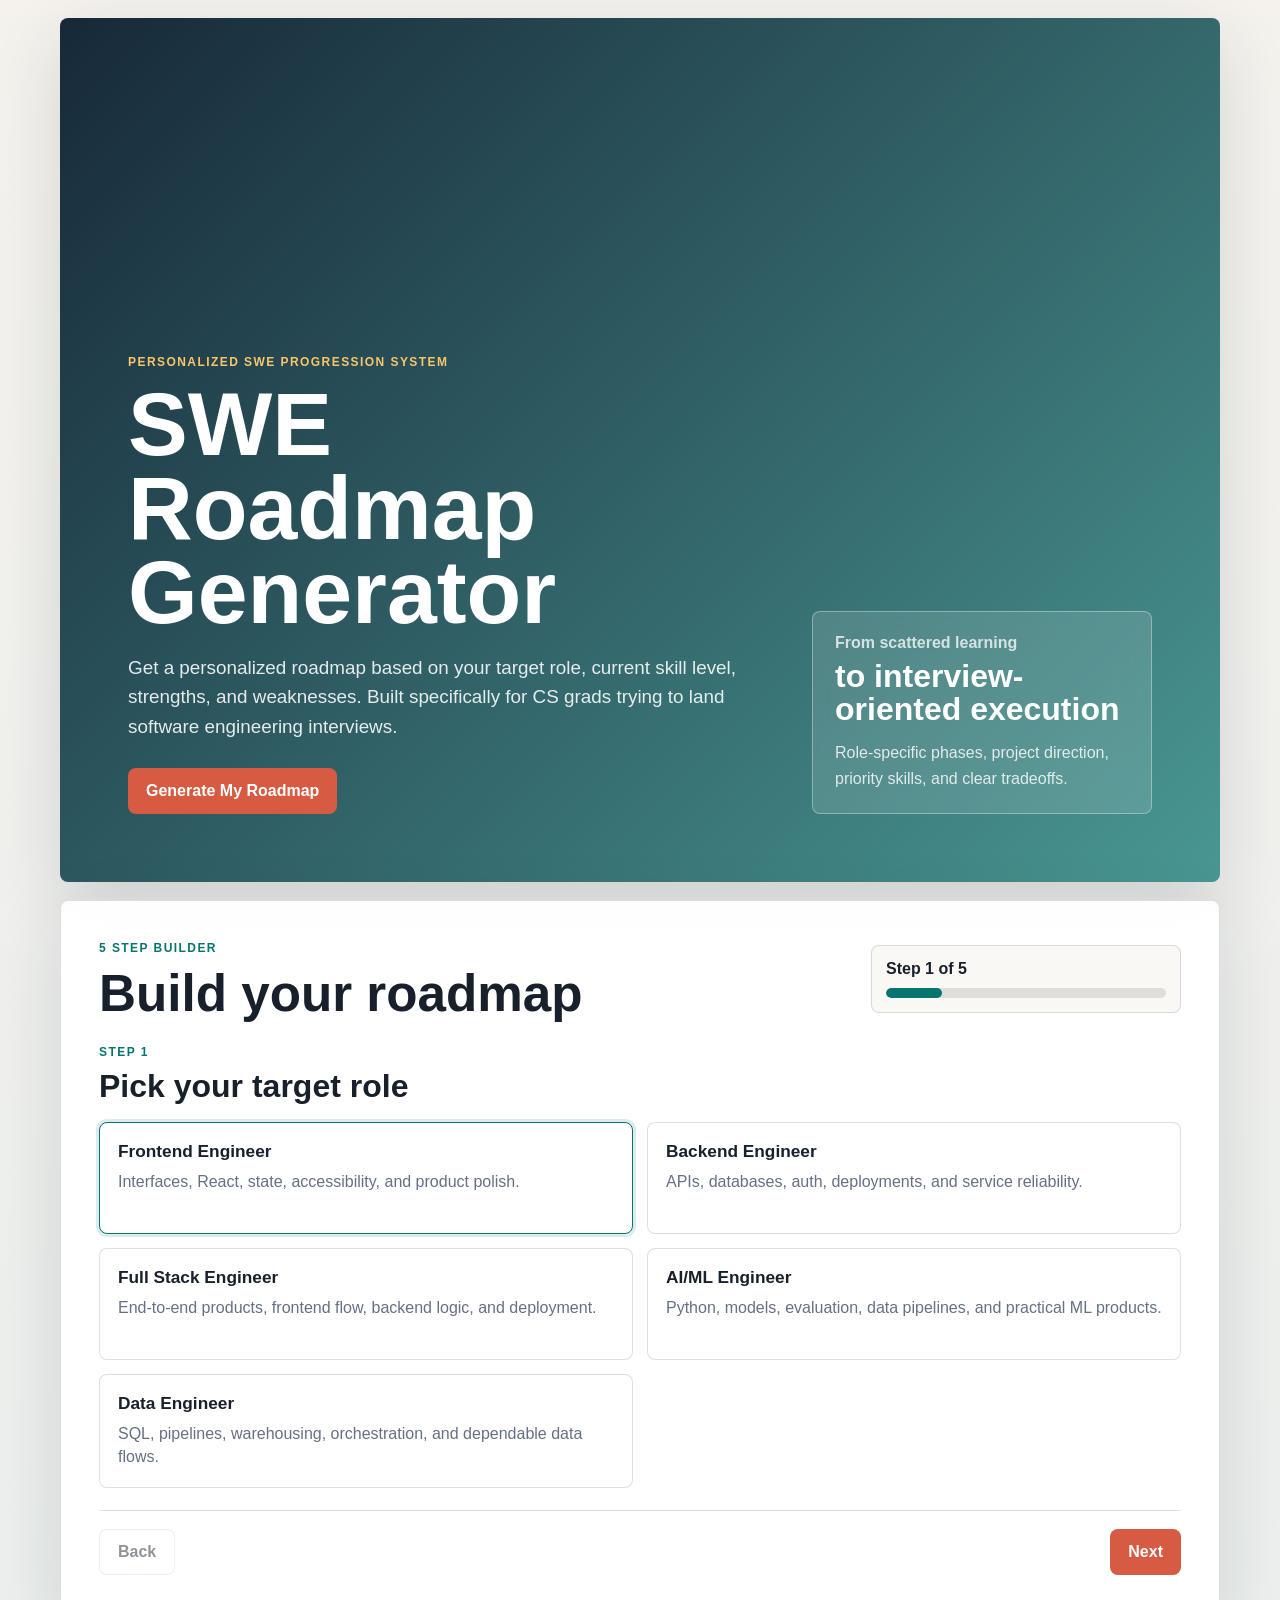
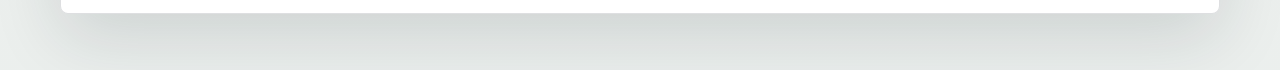
==== commit e4072492: "Build SWE roadmap generator" ====
--- a/index.html
+++ b/index.html
@@ -3,73 +3,105 @@
   <head>
     <meta charset="UTF-8" />
     <meta name="viewport" content="width=device-width, initial-scale=1.0" />
-    <title>Software Engineering Readiness Quiz</title>
-    <link rel="stylesheet" href="./styles.css?v=20260522-01" />
+    <title>SWE Roadmap Generator</title>
+    <link rel="stylesheet" href="./styles.css?v=20260528-01" />
   </head>
   <body>
-    <main class="page-shell">
+    <main class="app-shell">
       <section class="hero" aria-labelledby="page-title">
-        <div>
-          <p class="eyebrow">30-question readiness check</p>
-          <h1 id="page-title">Software Engineering Readiness Quiz</h1>
-          <p>
-            Answer every multiple-choice question honestly. Your score, the
-            questions you got right, and the full answer key stay hidden until
-            you submit.
+        <div class="hero-content">
+          <p class="eyebrow">Personalized SWE progression system</p>
+          <h1 id="page-title">SWE Roadmap Generator</h1>
+          <p class="hero-copy">
+            Get a personalized roadmap based on your target role, current skill level,
+            strengths, and weaknesses. Built specifically for CS grads trying to land
+            software engineering interviews.
           </p>
+          <a class="primary-button" href="#generator">Generate My Roadmap</a>
         </div>
-        <div class="hero-stats" aria-label="Quiz summary">
-          <span><strong>30</strong> questions</span>
-          <span><strong>8</strong> sections</span>
-          <span><strong>1</strong> honest score</span>
+
+        <div class="hero-panel" aria-label="Roadmap promise">
+          <span>From scattered learning</span>
+          <strong>to interview-oriented execution</strong>
+          <p>Role-specific phases, project direction, priority skills, and clear tradeoffs.</p>
         </div>
       </section>
 
-      <section class="quiz-status" aria-live="polite">
-        <div>
-          <span class="panel-label">Progress</span>
-          <strong id="progress-label">0/30 answered</strong>
+      <section class="generator" id="generator" aria-labelledby="generator-title">
+        <div class="generator-header">
+          <div>
+            <p class="eyebrow">5 step builder</p>
+            <h2 id="generator-title">Build your roadmap</h2>
+          </div>
+          <div class="progress-card" aria-live="polite">
+            <span id="progress-label">Step 1 of 5</span>
+            <div class="meter" aria-hidden="true">
+              <span id="progress-meter"></span>
+            </div>
+          </div>
         </div>
-        <div class="meter" aria-hidden="true">
-          <span id="progress-meter"></span>
-        </div>
-        <button class="secondary-button" id="reset-button" type="button">Reset</button>
+
+        <form id="roadmap-form" class="roadmap-form">
+          <section class="step is-active" data-step="1" aria-labelledby="step-1-title">
+            <div class="step-heading">
+              <span class="step-kicker">Step 1</span>
+              <h3 id="step-1-title">Pick your target role</h3>
+            </div>
+            <div class="choice-grid" id="role-options"></div>
+          </section>
+
+          <section class="step" data-step="2" aria-labelledby="step-2-title">
+            <div class="step-heading">
+              <span class="step-kicker">Step 2</span>
+              <h3 id="step-2-title">Choose your current skill level</h3>
+            </div>
+            <div class="choice-grid level-grid" id="level-options"></div>
+          </section>
+
+          <section class="step" data-step="3" aria-labelledby="step-3-title">
+            <div class="step-heading">
+              <span class="step-kicker">Step 3</span>
+              <h3 id="step-3-title">Quick skill assessment</h3>
+            </div>
+            <div class="assessment-grid" id="assessment-options"></div>
+          </section>
+
+          <section class="step" data-step="4" aria-labelledby="step-4-title">
+            <div class="step-heading">
+              <span class="step-kicker">Step 4</span>
+              <h3 id="step-4-title">What is your biggest struggle?</h3>
+            </div>
+            <div class="choice-grid struggle-grid" id="struggle-options"></div>
+          </section>
+
+          <section class="step" data-step="5" aria-labelledby="step-5-title">
+            <div class="step-heading">
+              <span class="step-kicker">Step 5</span>
+              <h3 id="step-5-title">Generate your roadmap</h3>
+              <p>Your plan will prioritize what moves you closer to interviews fastest.</p>
+            </div>
+            <button class="primary-button wide-button" type="submit">Generate Roadmap</button>
+          </section>
+
+          <div class="form-actions">
+            <button class="secondary-button" id="back-button" type="button">Back</button>
+            <button class="primary-button" id="next-button" type="button">Next</button>
+          </div>
+        </form>
       </section>
 
-      <form id="quiz-form" class="quiz-form">
-        <div id="quiz-root"></div>
-        <div class="submit-bar">
-          <p id="submit-hint">Answer all 30 questions to unlock your score and answer key.</p>
-          <button class="primary-button" id="submit-button" type="submit" disabled>
-            Submit Quiz
-          </button>
+      <section id="roadmap-results" class="roadmap-results is-hidden" aria-labelledby="results-title" tabindex="-1">
+        <div class="results-top">
+          <div>
+            <p class="eyebrow">Your SWE Roadmap</p>
+            <h2 id="results-title">Personalized plan</h2>
+          </div>
+          <button class="secondary-button" id="start-over-button" type="button">Start Over</button>
         </div>
-      </form>
-
-      <section id="results" class="results is-hidden" aria-labelledby="results-title" tabindex="-1">
-        <p class="eyebrow">Results</p>
-        <h2 id="results-title">Your Score</h2>
-        <p id="results-copy"></p>
-
-        <div class="score-grid">
-          <article>
-            <strong id="score-value">0/30</strong>
-            <span id="score-level">Waiting</span>
-          </article>
-          <article>
-            <strong id="percent-value">0%</strong>
-            <span>Correct</span>
-          </article>
-        </div>
-
-        <h3>Questions You Got Right</h3>
-        <div id="right-list" class="pill-list"></div>
-
-        <h3>Full Answer Key</h3>
-        <div id="answer-key" class="answer-key"></div>
+        <div id="roadmap-output"></div>
       </section>
     </main>
 
-    <script type="module" src="./src/app.js?v=20260522-01"></script>
+    <script type="module" src="./src/app.js?v=20260528-01"></script>
   </body>
 </html>
--- a/styles.css
+++ b/styles.css
@@ -1,15 +1,15 @@
 :root {
-  --ink: #17202a;
-  --muted: #5f6c7b;
+  --ink: #18202b;
+  --muted: #667084;
   --paper: #ffffff;
-  --soft: #f3f6f8;
-  --line: rgba(23, 32, 42, 0.14);
-  --blue: #1957a6;
-  --blue-dark: #123f78;
-  --green: #13795b;
-  --red: #b42318;
-  --amber: #b65c00;
-  --shadow: 0 18px 58px rgba(23, 32, 42, 0.12);
+  --soft: #f4f1ec;
+  --line: rgba(24, 32, 43, 0.14);
+  --navy: #17324d;
+  --teal: #08746f;
+  --coral: #d75b43;
+  --gold: #d49a22;
+  --green: #17684f;
+  --shadow: 0 22px 70px rgba(24, 32, 43, 0.14);
 }
 
 * {
@@ -23,8 +23,21 @@
 body {
   margin: 0;
   color: var(--ink);
-  background: var(--soft);
+  background:
+    linear-gradient(180deg, rgba(244, 241, 236, 0.92), rgba(234, 238, 236, 0.94)),
+    url("https://images.unsplash.com/photo-1515879218367-8466d910aaa4?auto=format&fit=crop&w=1800&q=82") center top / cover fixed;
   font-family: Inter, "Avenir Next", "Segoe UI", sans-serif;
+}
+
+button,
+input {
+  font: inherit;
+}
+
+button,
+a,
+label {
+  -webkit-tap-highlight-color: transparent;
 }
 
 h1,
@@ -43,28 +56,28 @@
 }
 
 h1 {
-  max-width: 820px;
+  max-width: 860px;
   margin-bottom: 18px;
-  font-size: clamp(2.7rem, 7vw, 5.8rem);
-  line-height: 0.96;
+  font-size: clamp(3rem, 7vw, 6.4rem);
+  line-height: 0.94;
 }
 
 h2 {
+  margin-bottom: 0;
+  font-size: clamp(2rem, 4vw, 3.4rem);
+  line-height: 1;
+}
+
+h3 {
   margin-bottom: 10px;
-  font-size: clamp(1.7rem, 4vw, 3rem);
-  line-height: 1.02;
-}
-
-h3 {
-  margin-bottom: 14px;
-  font-size: 1.2rem;
-  line-height: 1.24;
+  font-size: clamp(1.35rem, 3vw, 2rem);
+  line-height: 1.08;
 }
 
 h4 {
-  margin-bottom: 8px;
-  font-size: 1rem;
-  line-height: 1.35;
+  margin: 18px 0 8px;
+  font-size: 0.92rem;
+  text-transform: uppercase;
 }
 
 p,
@@ -73,51 +86,77 @@
   line-height: 1.58;
 }
 
-button,
-input {
-  font: inherit;
-}
-
-.page-shell {
+ul,
+ol {
+  margin: 0;
+  padding-left: 21px;
+}
+
+li + li {
+  margin-top: 6px;
+}
+
+.app-shell {
   width: min(1160px, calc(100% - 32px));
   margin: 0 auto;
-  padding: 18px 0 52px;
-}
-
-.hero,
-.quiz-status,
-.quiz-section,
-.results,
-.submit-bar {
-  border-radius: 8px;
-  box-shadow: var(--shadow);
+  padding: 18px 0 56px;
 }
 
 .hero {
   display: grid;
-  grid-template-columns: minmax(0, 1fr) 310px;
-  gap: clamp(20px, 4vw, 42px);
+  grid-template-columns: minmax(0, 1fr) minmax(260px, 340px);
+  gap: clamp(22px, 5vw, 56px);
   align-items: end;
-  min-height: 520px;
-  padding: clamp(28px, 6vw, 66px);
-  color: #ffffff;
+  min-height: calc(100svh - 36px);
+  padding: clamp(28px, 6vw, 68px);
+  border-radius: 8px;
+  color: #fff;
   background:
-    linear-gradient(135deg, rgba(13, 32, 56, 0.92), rgba(25, 87, 166, 0.78)),
-    url("https://images.unsplash.com/photo-1555066931-4365d14bab8c?auto=format&fit=crop&w=1600&q=80") center/cover;
-}
-
-.hero p {
+    linear-gradient(135deg, rgba(9, 28, 45, 0.94), rgba(8, 116, 111, 0.72)),
+    url("https://images.unsplash.com/photo-1550439062-609e1531270e?auto=format&fit=crop&w=1800&q=82") center / cover;
+  box-shadow: var(--shadow);
+}
+
+.hero-copy {
   max-width: 720px;
+  margin-bottom: 26px;
+  color: rgba(255, 255, 255, 0.88);
+  font-size: clamp(1rem, 2vw, 1.18rem);
+}
+
+.hero-panel {
+  border: 1px solid rgba(255, 255, 255, 0.34);
+  border-radius: 8px;
+  padding: 22px;
+  background: rgba(255, 255, 255, 0.13);
+  backdrop-filter: blur(16px);
+}
+
+.hero-panel span {
+  display: block;
+  margin-bottom: 8px;
+  color: rgba(255, 255, 255, 0.76);
+  font-weight: 800;
+}
+
+.hero-panel strong {
+  display: block;
+  margin-bottom: 14px;
+  font-size: 2rem;
+  line-height: 1.04;
+}
+
+.hero-panel p {
   margin-bottom: 0;
-  color: rgba(255, 255, 255, 0.86);
-  font-size: 1.12rem;
+  color: rgba(255, 255, 255, 0.82);
 }
 
 .eyebrow,
-.panel-label {
+.step-kicker,
+.phase-label {
   display: block;
   margin: 0 0 10px;
-  color: var(--blue);
+  color: var(--teal);
   font-size: 0.75rem;
   font-weight: 900;
   letter-spacing: 0.12em;
@@ -125,346 +164,360 @@
 }
 
 .hero .eyebrow {
-  color: #a9d4ff;
-}
-
-.hero-stats {
-  display: grid;
-  gap: 10px;
-}
-
-.hero-stats span {
-  display: grid;
-  grid-template-columns: 72px 1fr;
+  color: #f7c66a;
+}
+
+.primary-button,
+.secondary-button {
+  display: inline-flex;
+  min-height: 46px;
   align-items: center;
-  gap: 12px;
-  min-height: 74px;
-  border: 1px solid rgba(255, 255, 255, 0.34);
+  justify-content: center;
+  border-radius: 8px;
+  padding: 0 18px;
+  border: 0;
+  cursor: pointer;
+  font-weight: 900;
+  text-decoration: none;
+  transition: transform 160ms ease, background 160ms ease, border-color 160ms ease;
+}
+
+.primary-button {
+  color: #fff;
+  background: var(--coral);
+}
+
+.primary-button:hover,
+.secondary-button:hover {
+  transform: translateY(-1px);
+}
+
+.secondary-button {
+  border: 1px solid var(--line);
+  color: var(--ink);
+  background: #fff;
+}
+
+.secondary-button:disabled {
+  cursor: not-allowed;
+  opacity: 0.48;
+  transform: none;
+}
+
+.generator,
+.roadmap-results {
+  margin-top: 18px;
+  border: 1px solid var(--line);
+  border-radius: 8px;
+  padding: clamp(22px, 4vw, 38px);
+  background: rgba(255, 255, 255, 0.96);
+  box-shadow: var(--shadow);
+}
+
+.generator-header,
+.results-top {
+  display: flex;
+  gap: 20px;
+  align-items: center;
+  justify-content: space-between;
+  margin-bottom: 26px;
+}
+
+.progress-card {
+  min-width: min(310px, 100%);
+  border: 1px solid var(--line);
   border-radius: 8px;
   padding: 14px;
-  background: rgba(255, 255, 255, 0.13);
-  color: #ffffff;
-  font-weight: 800;
-  backdrop-filter: blur(10px);
-}
-
-.hero-stats strong {
-  font-size: 2rem;
-  line-height: 1;
-}
-
-.quiz-status {
-  position: sticky;
-  z-index: 5;
-  top: 10px;
-  display: grid;
-  grid-template-columns: minmax(170px, 260px) minmax(160px, 1fr) auto;
-  gap: 16px;
-  align-items: center;
-  margin-top: 18px;
-  border: 1px solid var(--line);
-  padding: 16px;
-  background: rgba(255, 255, 255, 0.94);
-  backdrop-filter: blur(14px);
-}
-
-.quiz-status strong {
-  display: block;
-  font-size: 1.7rem;
-  line-height: 1;
+  background: #faf8f4;
+}
+
+.progress-card span {
+  display: block;
+  margin-bottom: 10px;
+  font-weight: 900;
 }
 
 .meter {
   overflow: hidden;
-  height: 12px;
+  height: 10px;
   border-radius: 999px;
-  background: rgba(23, 32, 42, 0.12);
+  background: rgba(24, 32, 43, 0.12);
 }
 
 .meter span {
   display: block;
-  width: 0%;
+  width: 20%;
   height: 100%;
   border-radius: inherit;
-  background: var(--blue);
-  transition: width 180ms ease;
-}
-
-.quiz-section,
-.results {
-  margin-top: 18px;
-  padding: clamp(22px, 4vw, 38px);
-  background: var(--paper);
-}
-
-.section-heading {
+  background: var(--teal);
+  transition: width 200ms ease;
+}
+
+.roadmap-form {
+  display: grid;
+  gap: 22px;
+}
+
+.step {
+  display: none;
+}
+
+.step.is-active {
+  display: block;
+}
+
+.step-heading {
   max-width: 760px;
-  margin-bottom: 22px;
-}
-
-.section-heading p {
+  margin-bottom: 18px;
+}
+
+.step-heading p {
   margin-bottom: 0;
-  font-size: 1.02rem;
-}
-
-.question-grid {
+}
+
+.choice-grid,
+.assessment-grid {
   display: grid;
   grid-template-columns: repeat(2, minmax(0, 1fr));
-  gap: 16px;
-}
-
-.question-card {
-  display: grid;
-  align-content: start;
-  gap: 12px;
-  min-height: 100%;
+  gap: 14px;
+}
+
+.level-grid {
+  grid-template-columns: repeat(3, minmax(0, 1fr));
+}
+
+.struggle-grid {
+  grid-template-columns: repeat(3, minmax(0, 1fr));
+}
+
+.choice-card,
+.check-card,
+.phase-card,
+.summary-grid article,
+.priority-panel,
+.stop-panel {
   border: 1px solid var(--line);
   border-radius: 8px;
+  background: #fff;
+}
+
+.choice-card,
+.check-card {
+  position: relative;
+  min-height: 112px;
   padding: 18px;
-  background: #ffffff;
-}
-
-.question-topline {
+  cursor: pointer;
+  transition: border-color 160ms ease, box-shadow 160ms ease, transform 160ms ease;
+}
+
+.choice-card:hover,
+.check-card:hover {
+  transform: translateY(-1px);
+  border-color: rgba(8, 116, 111, 0.45);
+}
+
+.choice-card input,
+.check-card input {
+  position: absolute;
+  inset: 0;
+  opacity: 0;
+  cursor: pointer;
+}
+
+.choice-card.is-selected,
+.check-card.is-selected {
+  border-color: var(--teal);
+  box-shadow: 0 0 0 3px rgba(8, 116, 111, 0.14);
+}
+
+.choice-title {
+  display: block;
+  margin-bottom: 8px;
+  color: var(--ink);
+  font-size: 1.08rem;
+  font-weight: 900;
+}
+
+.choice-copy {
+  display: block;
+  color: var(--muted);
+  line-height: 1.48;
+}
+
+.check-card {
+  display: grid;
+  grid-template-columns: 24px 1fr;
+  gap: 12px;
+  align-items: start;
+  min-height: 76px;
+  font-weight: 800;
+}
+
+.check-mark {
+  width: 22px;
+  height: 22px;
+  border: 2px solid rgba(24, 32, 43, 0.22);
+  border-radius: 6px;
+  background: #fff;
+}
+
+.check-card.is-selected .check-mark {
+  border-color: var(--teal);
+  background:
+    linear-gradient(135deg, transparent 48%, #fff 0 58%, transparent 0),
+    linear-gradient(45deg, transparent 44%, #fff 0 56%, transparent 0),
+    var(--teal);
+}
+
+.form-actions {
   display: flex;
-  flex-wrap: wrap;
-  gap: 8px;
   justify-content: space-between;
+  gap: 12px;
+  border-top: 1px solid var(--line);
+  padding-top: 18px;
+}
+
+.wide-button {
+  width: min(420px, 100%);
+}
+
+.is-hidden {
+  display: none !important;
+}
+
+.summary-grid {
+  display: grid;
+  grid-template-columns: repeat(3, minmax(0, 1fr));
+  gap: 14px;
+  margin-bottom: 18px;
+}
+
+.summary-grid article {
+  padding: 18px;
+}
+
+.summary-grid span {
+  display: block;
+  margin-bottom: 8px;
   color: var(--muted);
   font-size: 0.78rem;
   font-weight: 900;
   text-transform: uppercase;
 }
 
-pre {
-  overflow-x: auto;
-  margin: 0;
-  border-radius: 8px;
-  padding: 14px;
-  background: #101828;
-  color: #f5f7fb;
-  font-size: 0.9rem;
-  line-height: 1.5;
-}
-
-.options {
-  display: grid;
-  gap: 9px;
-}
-
-.option {
-  display: grid;
-  grid-template-columns: auto auto 1fr;
-  gap: 10px;
-  align-items: start;
-  min-height: 48px;
-  border: 1px solid var(--line);
-  border-radius: 8px;
-  padding: 10px;
-  cursor: pointer;
-}
-
-.option:hover,
-.option:focus-within {
-  border-color: rgba(25, 87, 166, 0.52);
-  background: #f8fbff;
-}
-
-.option input {
-  margin-top: 5px;
-  accent-color: var(--blue);
-}
-
-.option-letter {
-  display: grid;
-  place-items: center;
-  min-width: 30px;
-  height: 30px;
-  border-radius: 999px;
-  padding: 0 8px;
-  color: var(--blue-dark);
-  background: #e8f1ff;
-  font-weight: 900;
-}
-
-.submit-bar {
-  position: sticky;
-  bottom: 10px;
-  display: flex;
-  gap: 14px;
-  align-items: center;
-  justify-content: space-between;
-  margin-top: 18px;
-  border: 1px solid var(--line);
-  padding: 16px;
-  background: rgba(255, 255, 255, 0.96);
-  backdrop-filter: blur(14px);
-}
-
-.submit-bar p {
-  margin-bottom: 0;
-  font-weight: 800;
-}
-
-.primary-button,
-.secondary-button {
-  display: inline-flex;
-  align-items: center;
-  justify-content: center;
-  min-height: 44px;
-  border-radius: 8px;
-  padding: 10px 16px;
-  font-weight: 900;
-  cursor: pointer;
-}
-
-.primary-button {
-  border: 1px solid var(--blue);
-  color: #ffffff;
-  background: var(--blue);
-}
-
-.primary-button:hover:not(:disabled) {
-  background: var(--blue-dark);
-}
-
-.primary-button:disabled {
-  border-color: rgba(23, 32, 42, 0.16);
-  color: rgba(23, 32, 42, 0.42);
-  background: rgba(23, 32, 42, 0.08);
-  cursor: not-allowed;
-}
-
-.secondary-button {
-  border: 1px solid var(--line);
-  color: var(--ink);
-  background: #ffffff;
-}
-
-.secondary-button:hover {
-  border-color: rgba(25, 87, 166, 0.52);
-}
-
-.results:focus {
-  outline: 3px solid rgba(25, 87, 166, 0.24);
-  outline-offset: 4px;
-}
-
-.is-hidden {
-  display: none;
-}
-
-.score-grid {
+.summary-grid strong {
+  display: block;
+  font-size: 1.25rem;
+  line-height: 1.16;
+}
+
+.roadmap-grid,
+.strategy-grid {
   display: grid;
   grid-template-columns: repeat(2, minmax(0, 1fr));
   gap: 14px;
-  margin: 20px 0 26px;
-}
-
-.score-grid article {
-  border: 1px solid var(--line);
-  border-radius: 8px;
-  padding: 18px;
-  background: #f8fbff;
-}
-
-.score-grid strong {
-  display: block;
-  margin-bottom: 8px;
-  color: var(--blue-dark);
-  font-size: clamp(2.4rem, 6vw, 4rem);
-  line-height: 0.95;
-}
-
-.score-grid span {
-  color: var(--muted);
+}
+
+.phase-card,
+.priority-panel,
+.stop-panel {
+  padding: clamp(18px, 3vw, 24px);
+}
+
+.phase-card h3,
+.priority-panel h3,
+.stop-panel h3 {
+  font-size: 1.45rem;
+}
+
+.phase-card p {
+  margin-bottom: 0;
+}
+
+.phase-label {
+  color: var(--gold);
+}
+
+.project-name {
+  color: var(--ink);
+  font-size: 1.05rem;
   font-weight: 900;
 }
 
-.pill-list {
-  display: flex;
-  flex-wrap: wrap;
-  gap: 8px;
-  margin-bottom: 28px;
-}
-
-.pill-list span,
-.answer-status {
-  border-radius: 999px;
-  padding: 7px 10px;
-  color: var(--green);
-  background: rgba(19, 121, 91, 0.1);
-  font-size: 0.82rem;
-  font-weight: 900;
-}
-
-.answer-key {
-  display: grid;
-  gap: 12px;
-}
-
-.answer-row {
-  border: 1px solid var(--line);
-  border-left: 5px solid var(--green);
-  border-radius: 8px;
-  padding: 16px;
-  background: #ffffff;
-}
-
-.answer-row.is-wrong {
-  border-left-color: var(--amber);
-}
-
-.answer-row p {
-  margin-bottom: 4px;
-}
-
-.answer-row p:last-child {
-  margin-bottom: 0;
+.strategy-grid {
+  margin-top: 14px;
+}
+
+.priority-panel {
+  border-color: rgba(23, 104, 79, 0.28);
+  background: #f3fbf7;
+}
+
+.stop-panel {
+  border-color: rgba(215, 91, 67, 0.28);
+  background: #fff5f2;
+}
+
+.priority-panel li,
+.stop-panel li {
   color: var(--ink);
   font-weight: 800;
 }
 
-@media (max-width: 840px) {
+@media (max-width: 860px) {
   .hero,
-  .quiz-status,
-  .question-grid,
-  .score-grid {
+  .generator-header,
+  .results-top {
     grid-template-columns: 1fr;
   }
 
   .hero {
+    display: grid;
     min-height: auto;
   }
 
-  .quiz-status,
-  .submit-bar {
-    position: static;
-  }
-
-  .submit-bar {
-    align-items: stretch;
-    flex-direction: column;
-  }
-
-  .primary-button,
-  .secondary-button {
-    width: 100%;
-  }
-}
-
-@media (max-width: 520px) {
-  .page-shell {
+  .generator-header,
+  .results-top {
+    display: grid;
+  }
+
+  .choice-grid,
+  .assessment-grid,
+  .level-grid,
+  .struggle-grid,
+  .summary-grid,
+  .roadmap-grid,
+  .strategy-grid {
+    grid-template-columns: 1fr;
+  }
+}
+
+@media (max-width: 560px) {
+  .app-shell {
     width: min(100% - 20px, 1160px);
     padding-top: 10px;
   }
 
   .hero,
-  .quiz-section,
-  .results {
-    padding: 20px;
-  }
-
-  .option {
-    grid-template-columns: auto auto 1fr;
-  }
-}
+  .generator,
+  .roadmap-results {
+    padding: 22px;
+  }
+
+  h1 {
+    font-size: clamp(2.55rem, 16vw, 4.1rem);
+  }
+
+  .form-actions {
+    position: sticky;
+    bottom: 0;
+    margin-inline: -22px;
+    padding: 14px 22px;
+    background: rgba(255, 255, 255, 0.94);
+    backdrop-filter: blur(12px);
+  }
+
+  .form-actions button {
+    flex: 1;
+  }
+}
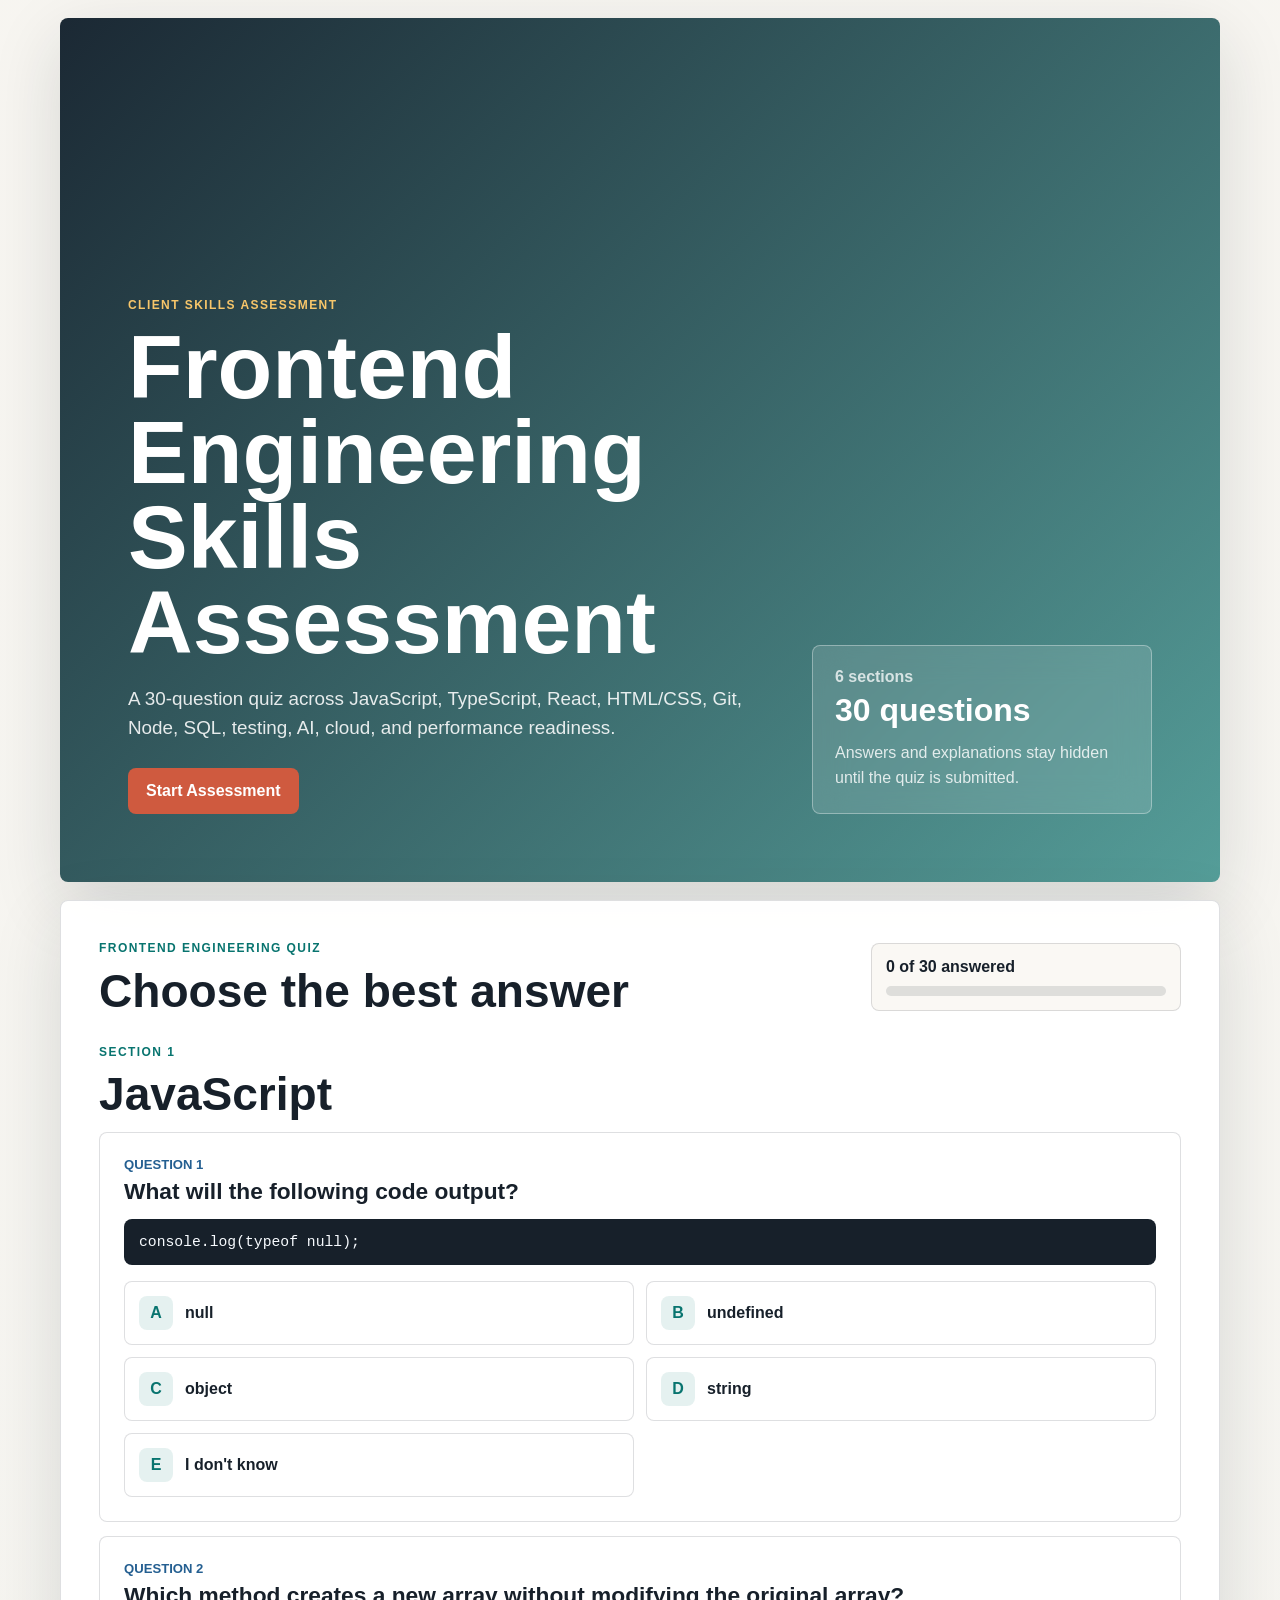
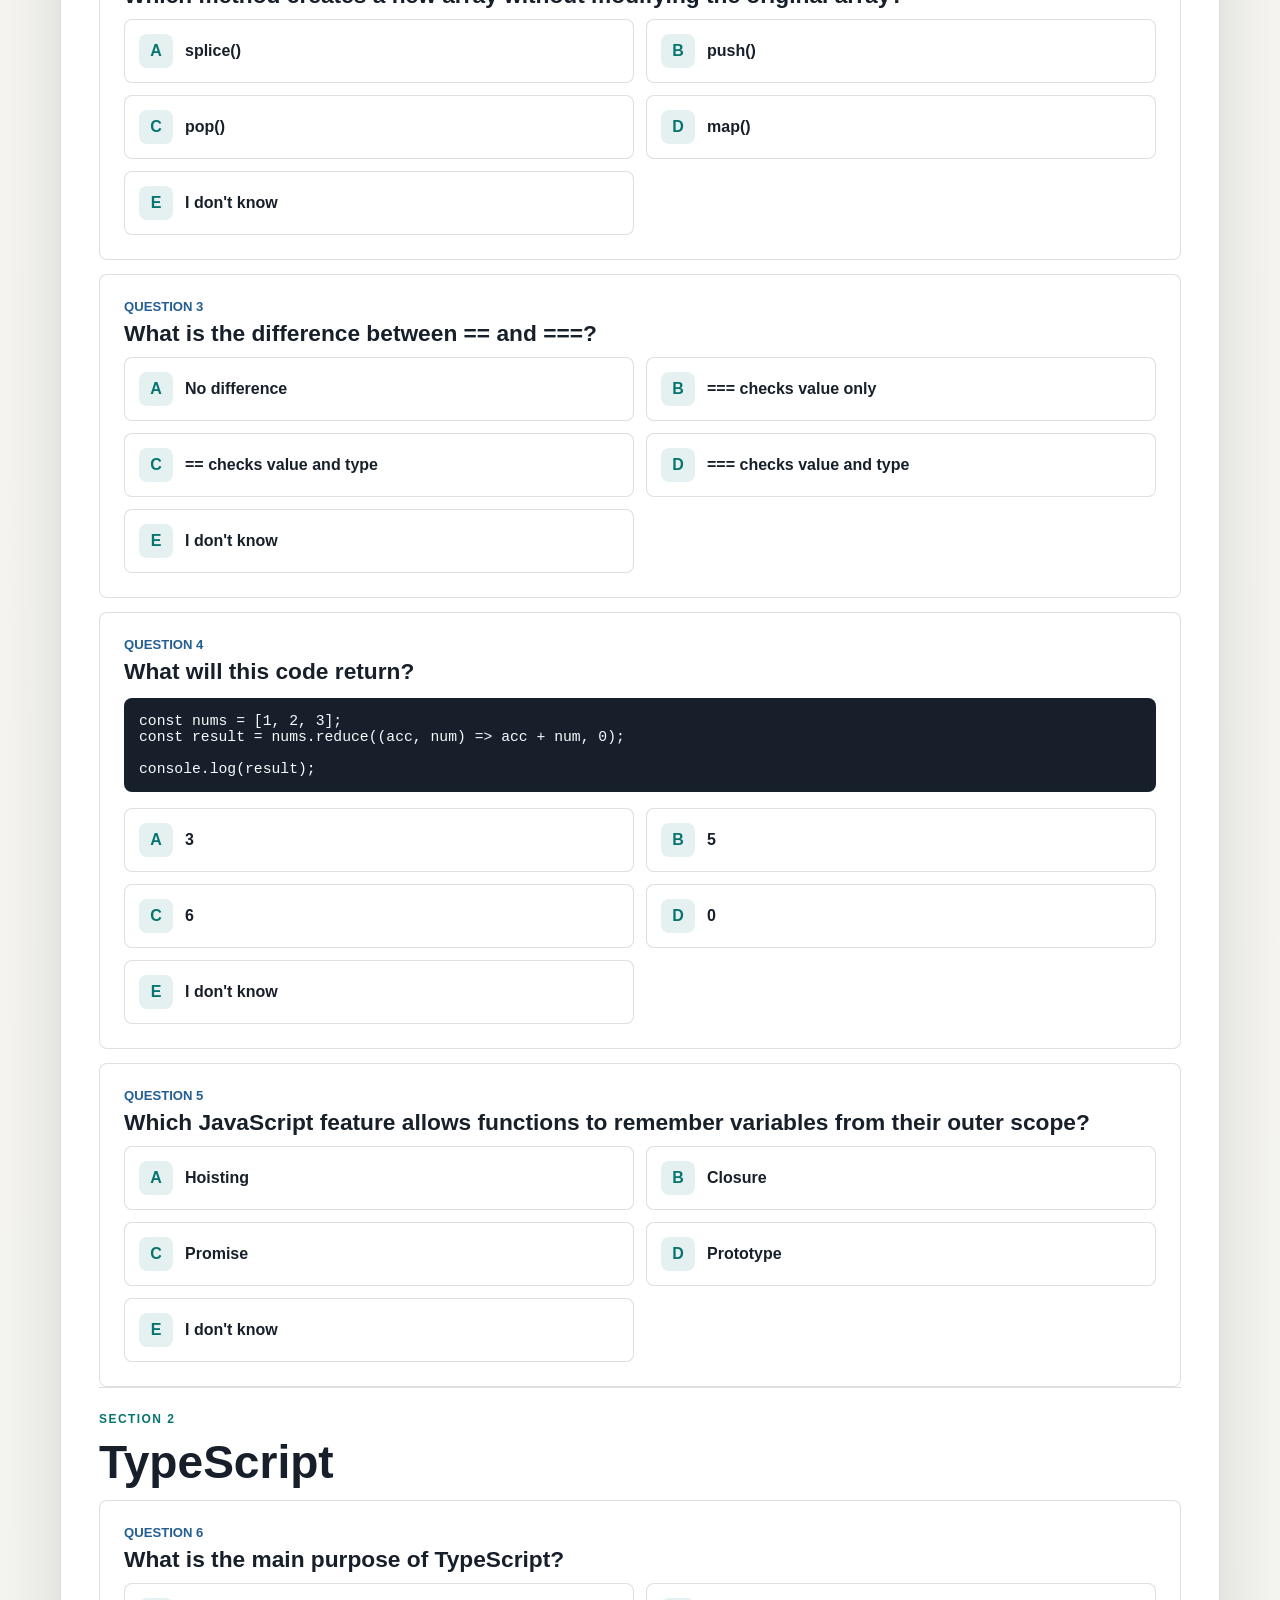
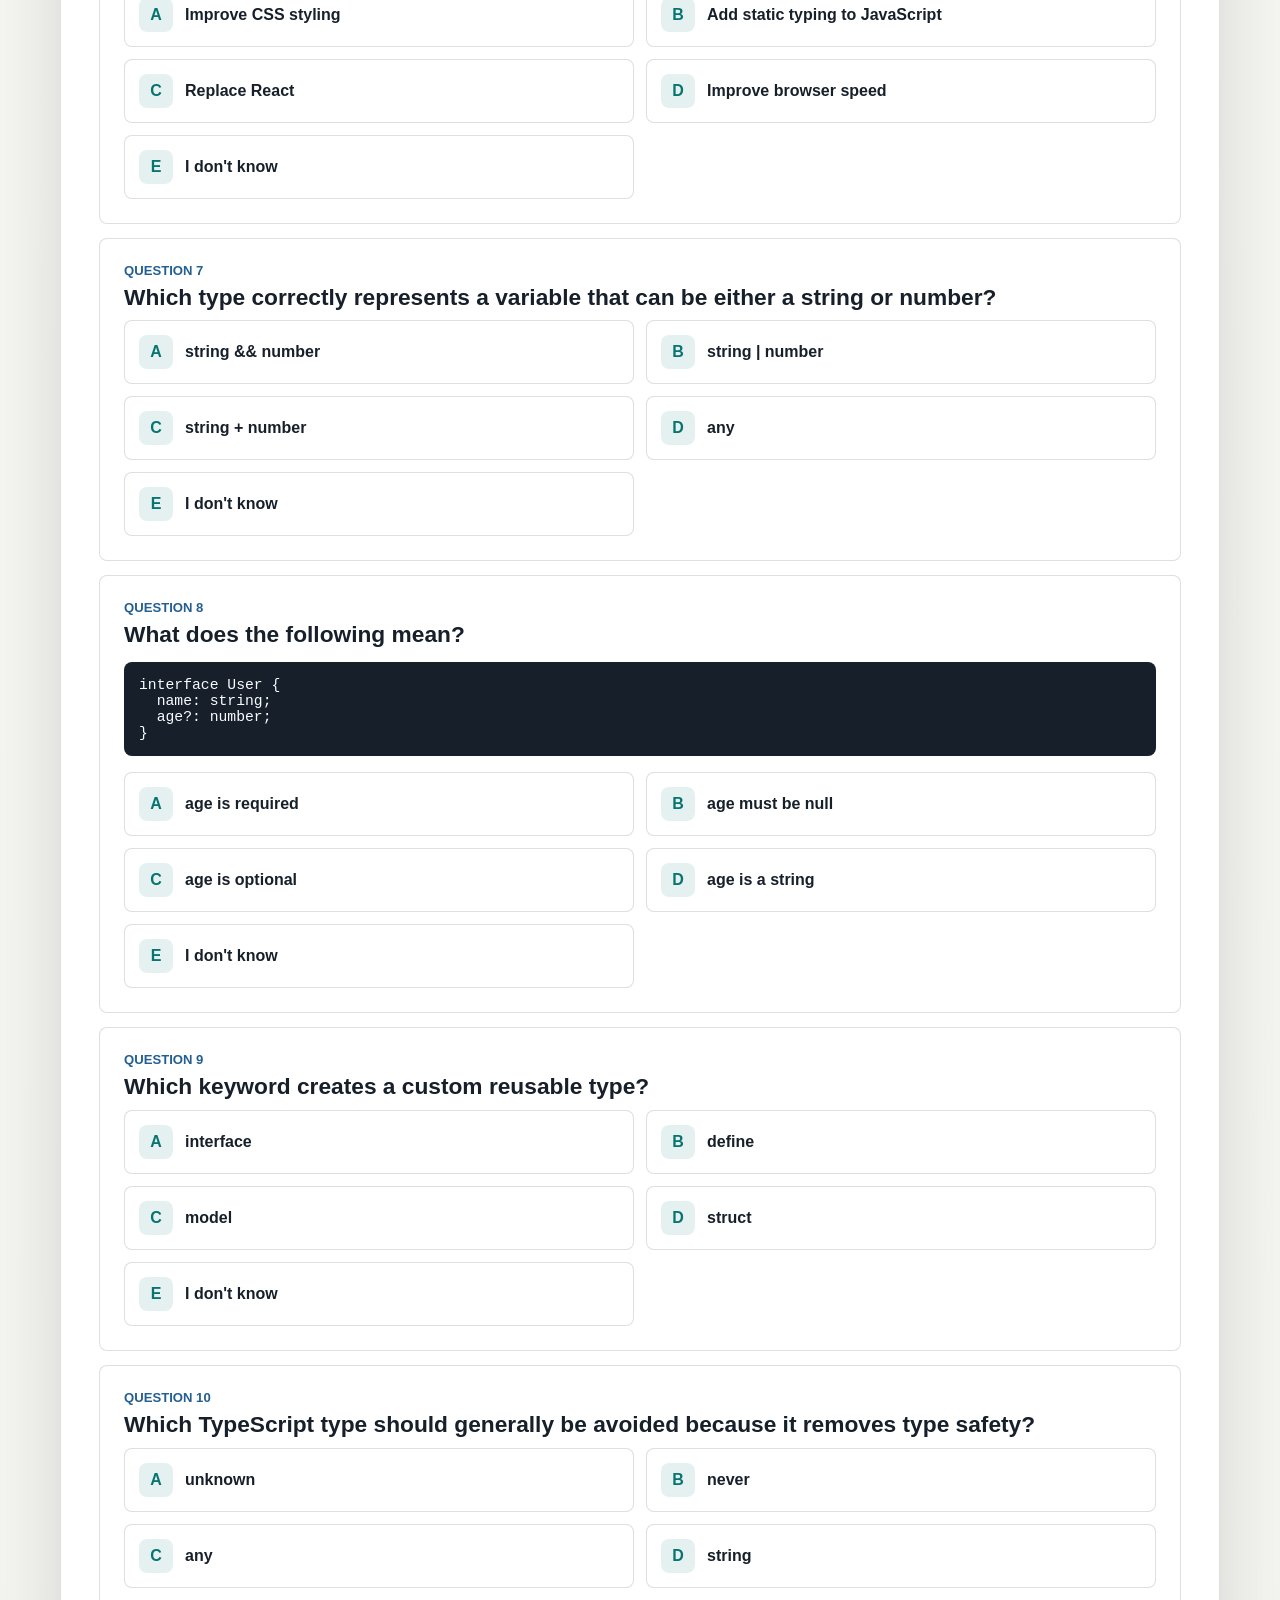
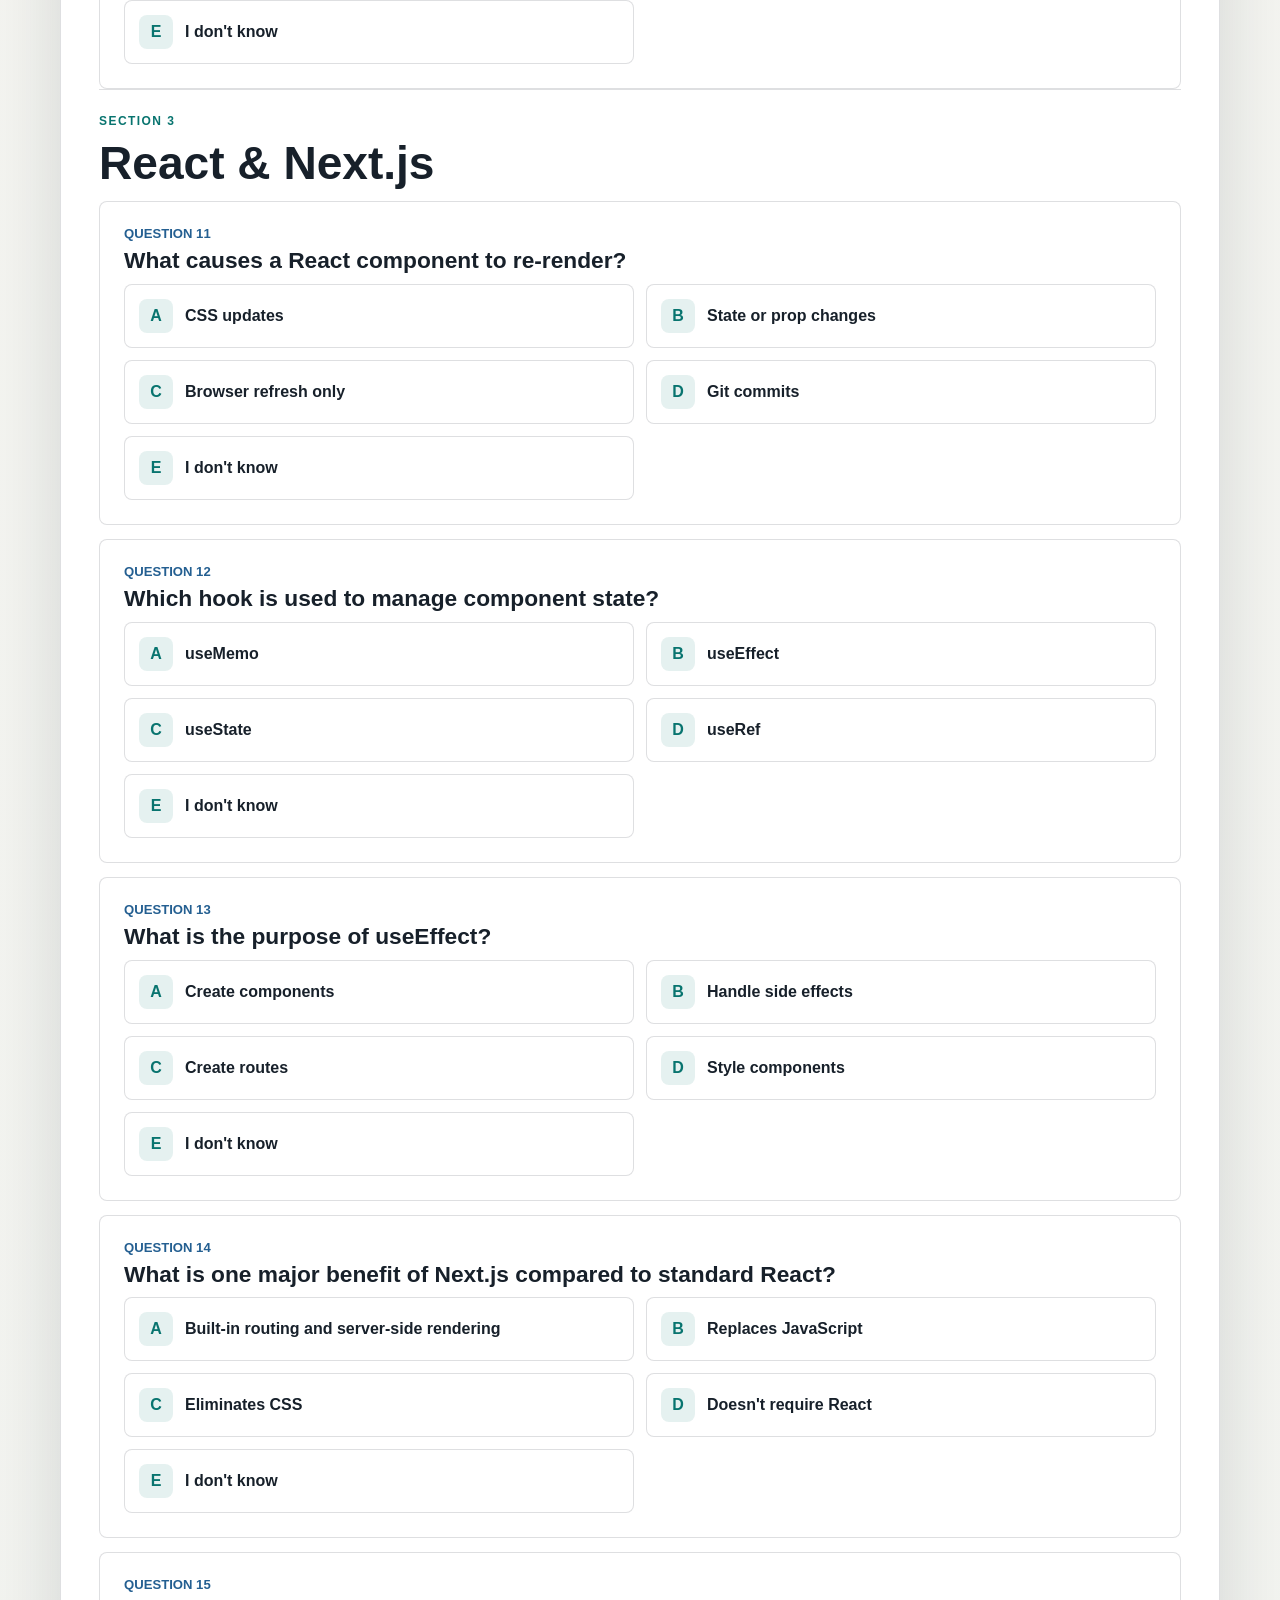
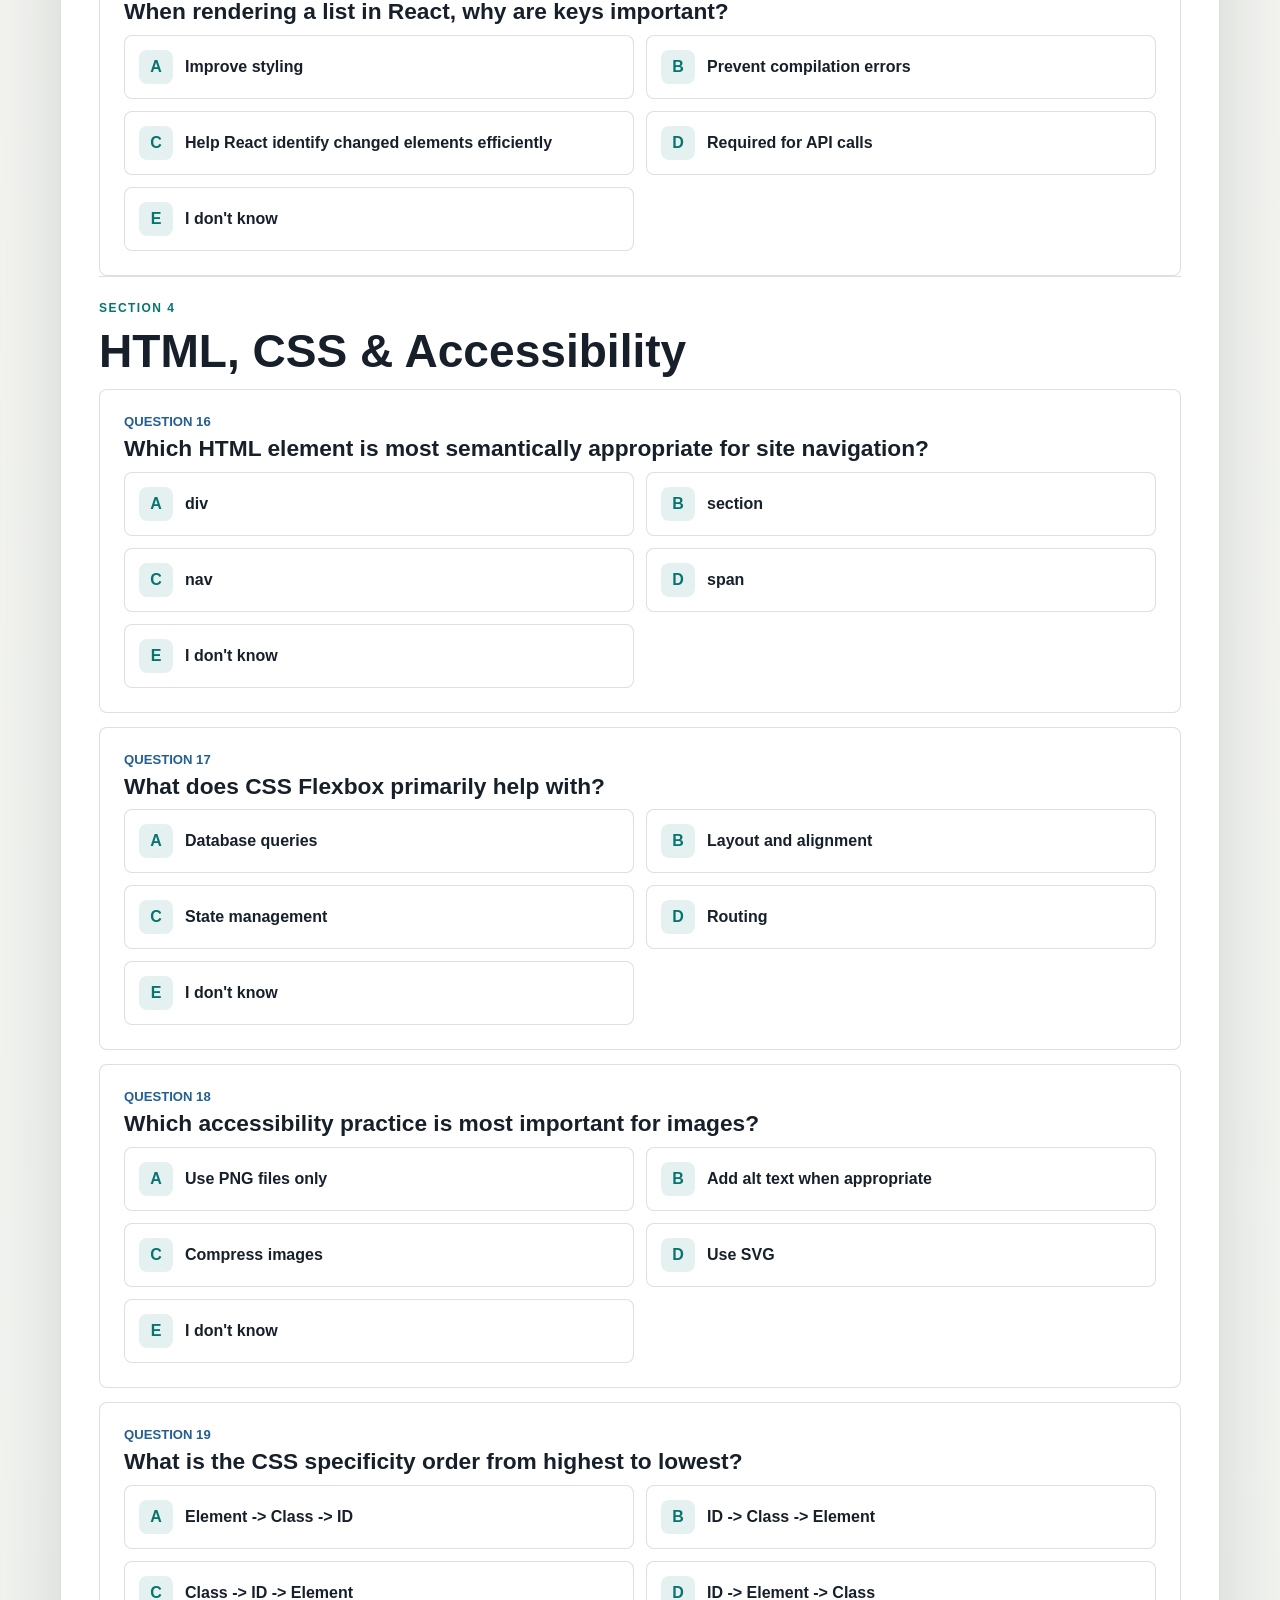
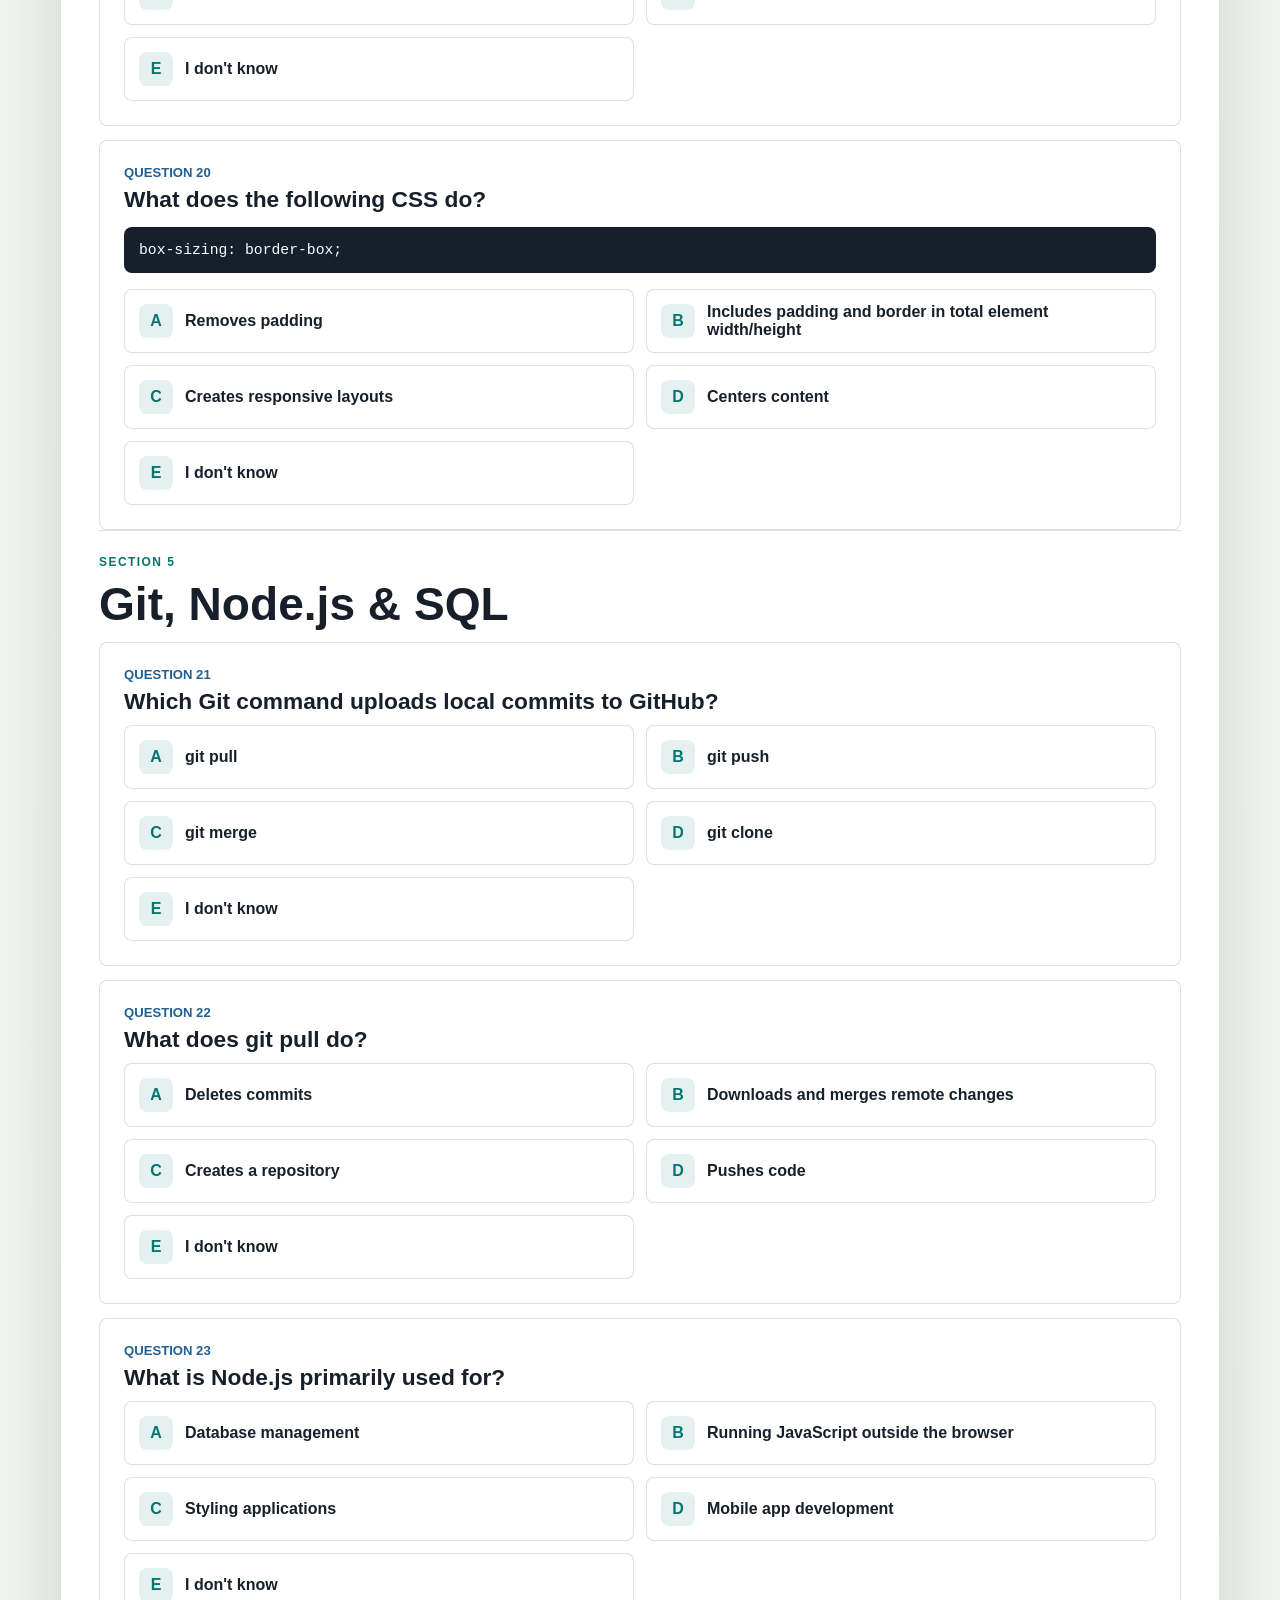
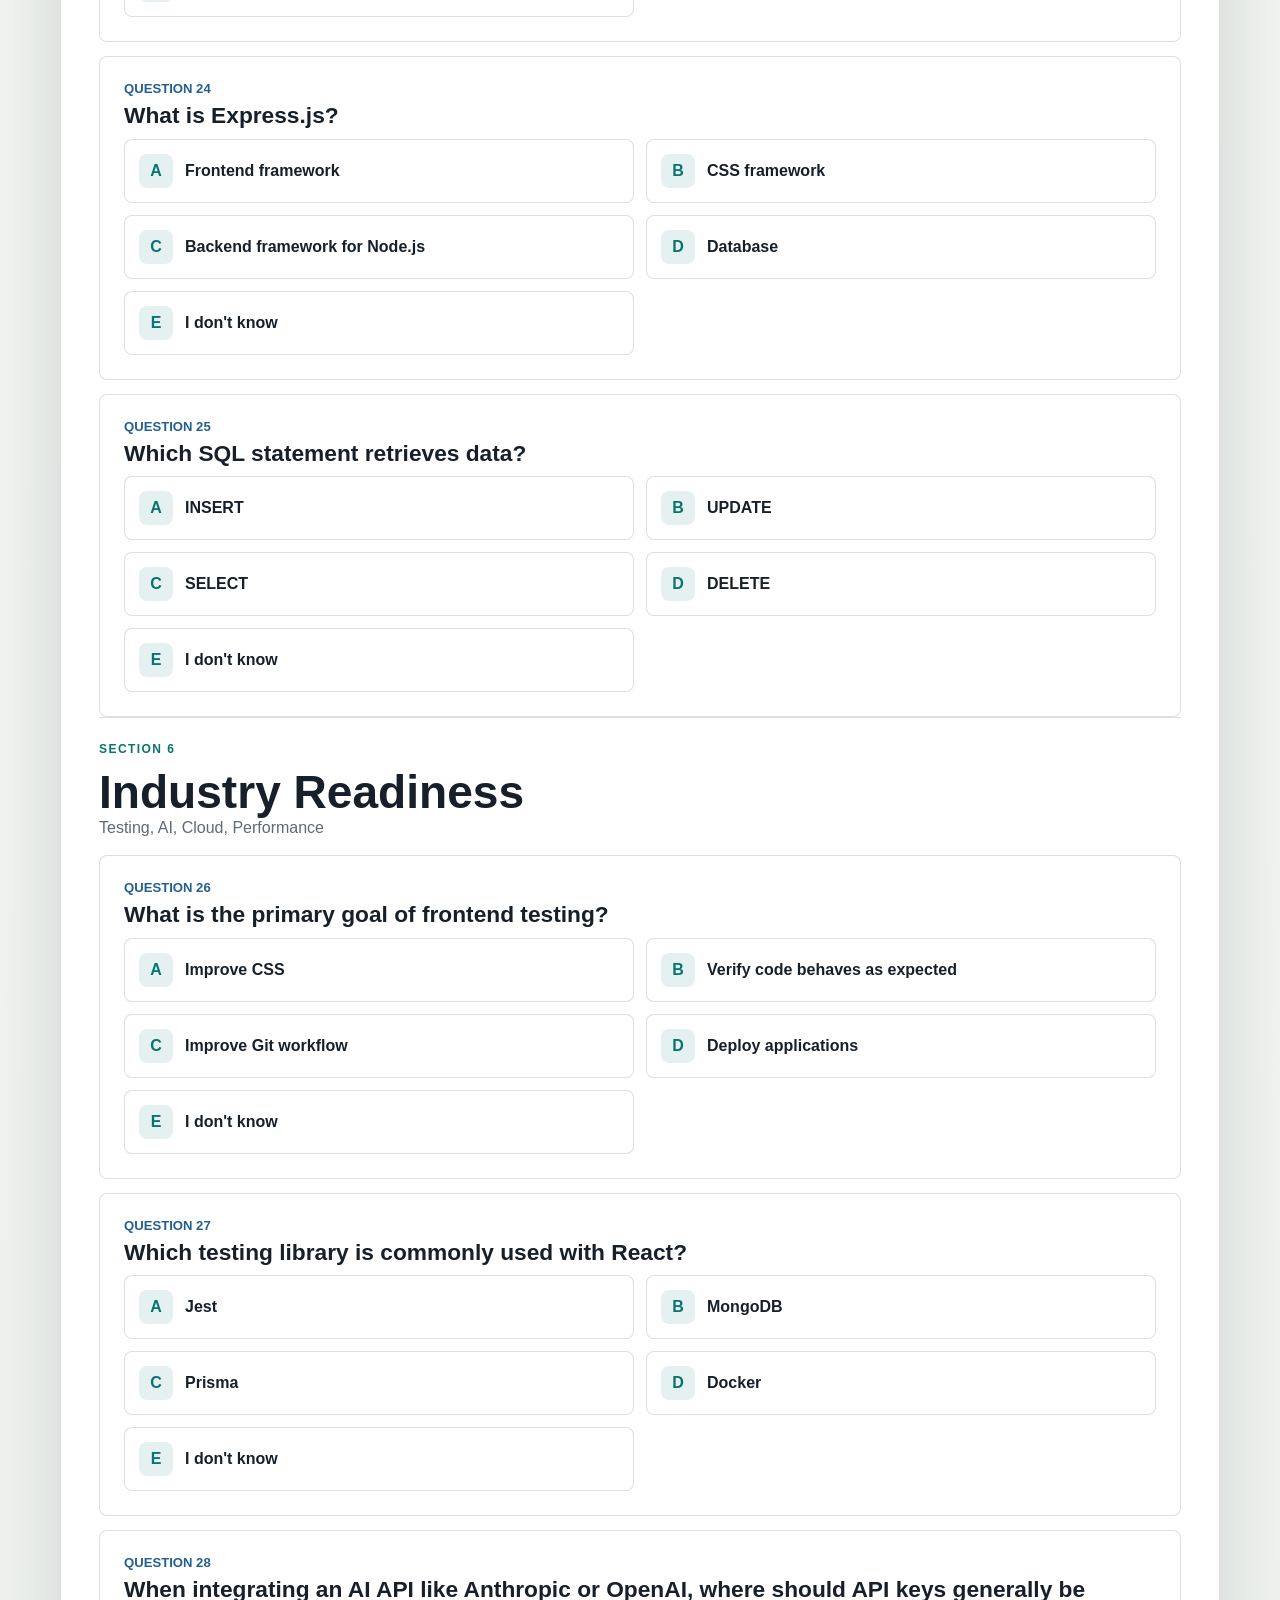
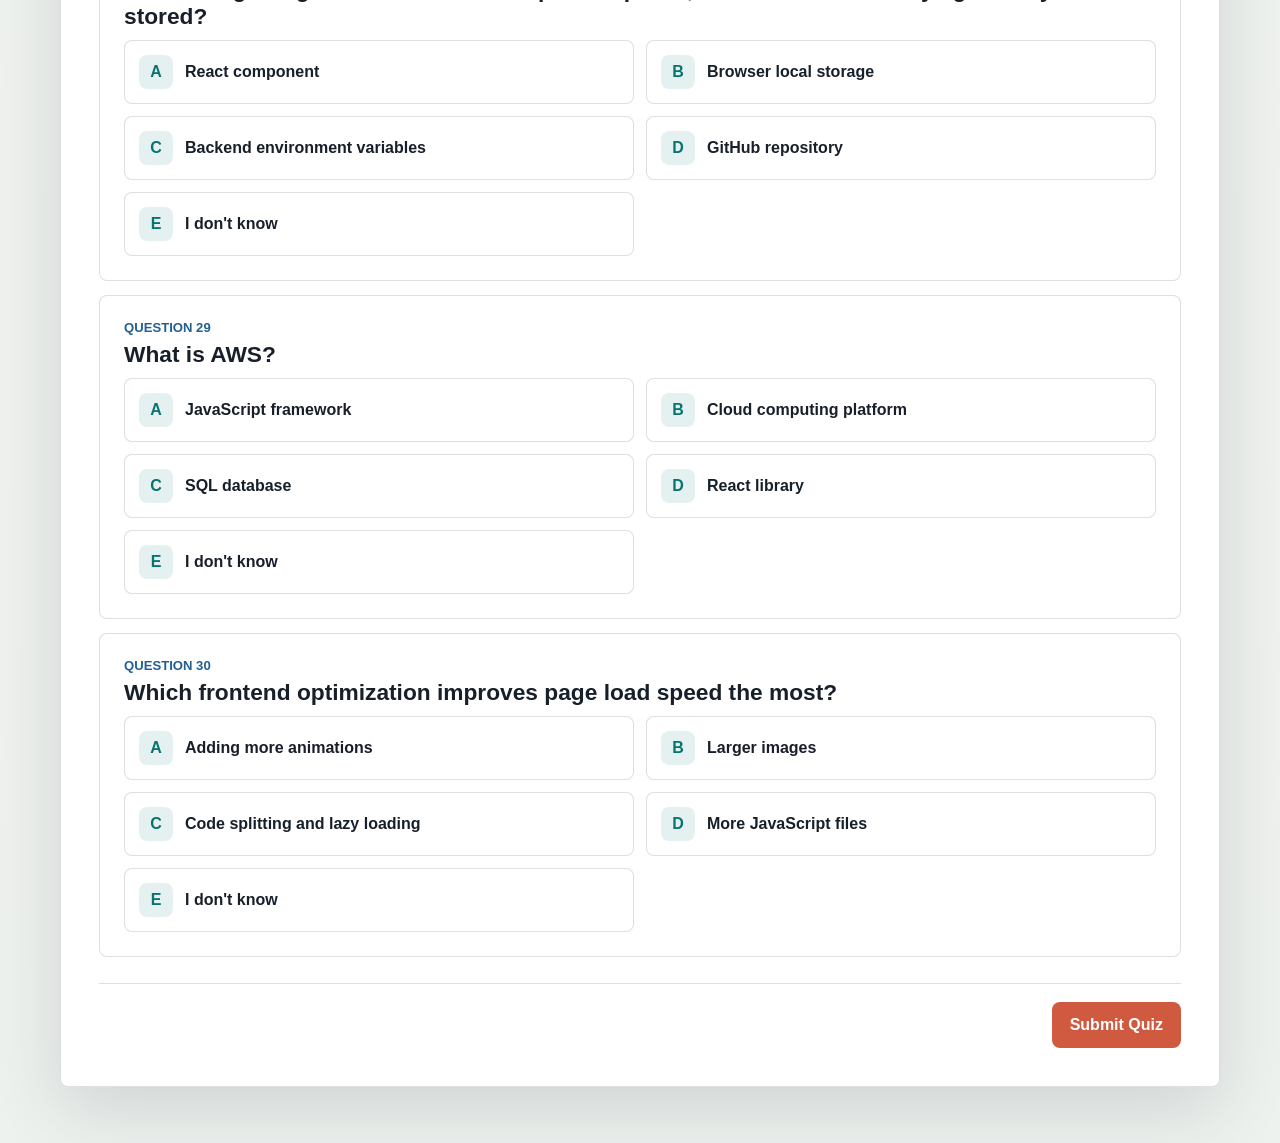
==== commit 5ef89d05: "Build frontend skills assessment quiz" ====
--- a/index.html
+++ b/index.html
@@ -3,105 +3,65 @@
   <head>
     <meta charset="UTF-8" />
     <meta name="viewport" content="width=device-width, initial-scale=1.0" />
-    <title>SWE Roadmap Generator</title>
-    <link rel="stylesheet" href="./styles.css?v=20260528-01" />
+    <title>Frontend Engineering Skills Assessment</title>
+    <link rel="stylesheet" href="./styles.css?v=20260603-01" />
   </head>
   <body>
     <main class="app-shell">
       <section class="hero" aria-labelledby="page-title">
         <div class="hero-content">
-          <p class="eyebrow">Personalized SWE progression system</p>
-          <h1 id="page-title">SWE Roadmap Generator</h1>
+          <p class="eyebrow">Client skills assessment</p>
+          <h1 id="page-title">Frontend Engineering Skills Assessment</h1>
           <p class="hero-copy">
-            Get a personalized roadmap based on your target role, current skill level,
-            strengths, and weaknesses. Built specifically for CS grads trying to land
-            software engineering interviews.
+            A 30-question quiz across JavaScript, TypeScript, React, HTML/CSS,
+            Git, Node, SQL, testing, AI, cloud, and performance readiness.
           </p>
-          <a class="primary-button" href="#generator">Generate My Roadmap</a>
+          <a class="primary-button" href="#quiz">Start Assessment</a>
         </div>
 
-        <div class="hero-panel" aria-label="Roadmap promise">
-          <span>From scattered learning</span>
-          <strong>to interview-oriented execution</strong>
-          <p>Role-specific phases, project direction, priority skills, and clear tradeoffs.</p>
+        <div class="hero-panel" aria-label="Assessment details">
+          <span>6 sections</span>
+          <strong>30 questions</strong>
+          <p>Answers and explanations stay hidden until the quiz is submitted.</p>
         </div>
       </section>
 
-      <section class="generator" id="generator" aria-labelledby="generator-title">
-        <div class="generator-header">
+      <section class="quiz-section" id="quiz" aria-labelledby="quiz-title">
+        <div class="quiz-header">
           <div>
-            <p class="eyebrow">5 step builder</p>
-            <h2 id="generator-title">Build your roadmap</h2>
+            <p class="eyebrow">Frontend Engineering Quiz</p>
+            <h2 id="quiz-title">Choose the best answer</h2>
           </div>
           <div class="progress-card" aria-live="polite">
-            <span id="progress-label">Step 1 of 5</span>
+            <span id="progress-label">0 of 30 answered</span>
             <div class="meter" aria-hidden="true">
               <span id="progress-meter"></span>
             </div>
           </div>
         </div>
 
-        <form id="roadmap-form" class="roadmap-form">
-          <section class="step is-active" data-step="1" aria-labelledby="step-1-title">
-            <div class="step-heading">
-              <span class="step-kicker">Step 1</span>
-              <h3 id="step-1-title">Pick your target role</h3>
-            </div>
-            <div class="choice-grid" id="role-options"></div>
-          </section>
-
-          <section class="step" data-step="2" aria-labelledby="step-2-title">
-            <div class="step-heading">
-              <span class="step-kicker">Step 2</span>
-              <h3 id="step-2-title">Choose your current skill level</h3>
-            </div>
-            <div class="choice-grid level-grid" id="level-options"></div>
-          </section>
-
-          <section class="step" data-step="3" aria-labelledby="step-3-title">
-            <div class="step-heading">
-              <span class="step-kicker">Step 3</span>
-              <h3 id="step-3-title">Quick skill assessment</h3>
-            </div>
-            <div class="assessment-grid" id="assessment-options"></div>
-          </section>
-
-          <section class="step" data-step="4" aria-labelledby="step-4-title">
-            <div class="step-heading">
-              <span class="step-kicker">Step 4</span>
-              <h3 id="step-4-title">What is your biggest struggle?</h3>
-            </div>
-            <div class="choice-grid struggle-grid" id="struggle-options"></div>
-          </section>
-
-          <section class="step" data-step="5" aria-labelledby="step-5-title">
-            <div class="step-heading">
-              <span class="step-kicker">Step 5</span>
-              <h3 id="step-5-title">Generate your roadmap</h3>
-              <p>Your plan will prioritize what moves you closer to interviews fastest.</p>
-            </div>
-            <button class="primary-button wide-button" type="submit">Generate Roadmap</button>
-          </section>
-
+        <form id="quiz-form" class="quiz-form" novalidate>
+          <div id="quiz-questions"></div>
           <div class="form-actions">
-            <button class="secondary-button" id="back-button" type="button">Back</button>
-            <button class="primary-button" id="next-button" type="button">Next</button>
+            <p id="form-message" class="form-message" role="status"></p>
+            <button class="primary-button" type="submit">Submit Quiz</button>
           </div>
         </form>
       </section>
 
-      <section id="roadmap-results" class="roadmap-results is-hidden" aria-labelledby="results-title" tabindex="-1">
+      <section id="results" class="results is-hidden" aria-labelledby="results-title" tabindex="-1">
         <div class="results-top">
           <div>
-            <p class="eyebrow">Your SWE Roadmap</p>
-            <h2 id="results-title">Personalized plan</h2>
+            <p class="eyebrow">Assessment results</p>
+            <h2 id="results-title">Skill profile</h2>
           </div>
-          <button class="secondary-button" id="start-over-button" type="button">Start Over</button>
+          <button class="secondary-button" id="retake-button" type="button">Retake Quiz</button>
         </div>
-        <div id="roadmap-output"></div>
+
+        <div id="results-output"></div>
       </section>
     </main>
 
-    <script type="module" src="./src/app.js?v=20260528-01"></script>
+    <script type="module" src="./src/app.js?v=20260603-01"></script>
   </body>
 </html>
--- a/styles.css
+++ b/styles.css
@@ -1,15 +1,16 @@
 :root {
-  --ink: #18202b;
-  --muted: #667084;
+  --ink: #17202a;
+  --muted: #5f6978;
   --paper: #ffffff;
-  --soft: #f4f1ec;
-  --line: rgba(24, 32, 43, 0.14);
-  --navy: #17324d;
+  --soft: #f6f4ef;
+  --line: rgba(23, 32, 42, 0.14);
   --teal: #08746f;
-  --coral: #d75b43;
-  --gold: #d49a22;
+  --blue: #245f91;
+  --coral: #cf5a3f;
+  --gold: #c48b1d;
   --green: #17684f;
-  --shadow: 0 22px 70px rgba(24, 32, 43, 0.14);
+  --red: #9f2f24;
+  --shadow: 0 22px 70px rgba(23, 32, 42, 0.14);
 }
 
 * {
@@ -24,8 +25,8 @@
   margin: 0;
   color: var(--ink);
   background:
-    linear-gradient(180deg, rgba(244, 241, 236, 0.92), rgba(234, 238, 236, 0.94)),
-    url("https://images.unsplash.com/photo-1515879218367-8466d910aaa4?auto=format&fit=crop&w=1800&q=82") center top / cover fixed;
+    linear-gradient(180deg, rgba(246, 244, 239, 0.9), rgba(237, 241, 238, 0.96)),
+    url("https://images.unsplash.com/photo-1498050108023-c5249f4df085?auto=format&fit=crop&w=1800&q=82") center top / cover fixed;
   font-family: Inter, "Avenir Next", "Segoe UI", sans-serif;
 }
 
@@ -43,57 +44,64 @@
 h1,
 h2,
 h3,
-h4,
 p {
   margin-top: 0;
 }
 
 h1,
 h2,
-h3,
-h4 {
+h3 {
   letter-spacing: 0;
 }
 
 h1 {
-  max-width: 860px;
+  max-width: 930px;
   margin-bottom: 18px;
-  font-size: clamp(3rem, 7vw, 6.4rem);
-  line-height: 0.94;
+  font-size: clamp(2.8rem, 7vw, 6rem);
+  line-height: 0.95;
 }
 
 h2 {
   margin-bottom: 0;
-  font-size: clamp(2rem, 4vw, 3.4rem);
-  line-height: 1;
+  font-size: clamp(1.75rem, 3.6vw, 3rem);
+  line-height: 1.02;
 }
 
 h3 {
   margin-bottom: 10px;
-  font-size: clamp(1.35rem, 3vw, 2rem);
-  line-height: 1.08;
-}
-
-h4 {
-  margin: 18px 0 8px;
-  font-size: 0.92rem;
-  text-transform: uppercase;
+  font-size: clamp(1.08rem, 2.4vw, 1.42rem);
+  line-height: 1.18;
 }
 
 p,
-li {
+li,
+td {
   color: var(--muted);
-  line-height: 1.58;
-}
-
-ul,
-ol {
+  line-height: 1.55;
+}
+
+ul {
   margin: 0;
   padding-left: 21px;
 }
 
 li + li {
   margin-top: 6px;
+}
+
+pre {
+  overflow-x: auto;
+  margin: 14px 0 16px;
+  border: 1px solid rgba(23, 32, 42, 0.12);
+  border-radius: 8px;
+  padding: 14px;
+  color: #f8fbff;
+  background: #17202a;
+}
+
+code {
+  font-family: "SFMono-Regular", Consolas, "Liberation Mono", monospace;
+  font-size: 0.92rem;
 }
 
 .app-shell {
@@ -112,8 +120,8 @@
   border-radius: 8px;
   color: #fff;
   background:
-    linear-gradient(135deg, rgba(9, 28, 45, 0.94), rgba(8, 116, 111, 0.72)),
-    url("https://images.unsplash.com/photo-1550439062-609e1531270e?auto=format&fit=crop&w=1800&q=82") center / cover;
+    linear-gradient(135deg, rgba(18, 32, 44, 0.96), rgba(8, 116, 111, 0.68)),
+    url("https://images.unsplash.com/photo-1516321318423-f06f85e504b3?auto=format&fit=crop&w=1800&q=82") center / cover;
   box-shadow: var(--shadow);
 }
 
@@ -124,10 +132,19 @@
   font-size: clamp(1rem, 2vw, 1.18rem);
 }
 
+.hero-panel,
+.quiz-section,
+.results,
+.question-card,
+.diagnosis-card,
+.insight-panel {
+  border: 1px solid var(--line);
+  border-radius: 8px;
+}
+
 .hero-panel {
-  border: 1px solid rgba(255, 255, 255, 0.34);
-  border-radius: 8px;
   padding: 22px;
+  border-color: rgba(255, 255, 255, 0.34);
   background: rgba(255, 255, 255, 0.13);
   backdrop-filter: blur(16px);
 }
@@ -152,8 +169,7 @@
 }
 
 .eyebrow,
-.step-kicker,
-.phase-label {
+.score-kicker {
   display: block;
   margin: 0 0 10px;
   color: var(--teal);
@@ -198,29 +214,21 @@
   background: #fff;
 }
 
-.secondary-button:disabled {
-  cursor: not-allowed;
-  opacity: 0.48;
-  transform: none;
-}
-
-.generator,
-.roadmap-results {
+.quiz-section,
+.results {
   margin-top: 18px;
-  border: 1px solid var(--line);
-  border-radius: 8px;
   padding: clamp(22px, 4vw, 38px);
   background: rgba(255, 255, 255, 0.96);
   box-shadow: var(--shadow);
 }
 
-.generator-header,
+.quiz-header,
 .results-top {
   display: flex;
   gap: 20px;
   align-items: center;
   justify-content: space-between;
-  margin-bottom: 26px;
+  margin-bottom: 28px;
 }
 
 .progress-card {
@@ -241,162 +249,186 @@
   overflow: hidden;
   height: 10px;
   border-radius: 999px;
-  background: rgba(24, 32, 43, 0.12);
+  background: rgba(23, 32, 42, 0.12);
 }
 
 .meter span {
   display: block;
-  width: 20%;
+  width: 0;
   height: 100%;
   border-radius: inherit;
   background: var(--teal);
   transition: width 200ms ease;
 }
 
-.roadmap-form {
-  display: grid;
-  gap: 22px;
-}
-
-.step {
-  display: none;
-}
-
-.step.is-active {
-  display: block;
-}
-
-.step-heading {
-  max-width: 760px;
-  margin-bottom: 18px;
-}
-
-.step-heading p {
+.quiz-form {
+  display: grid;
+  gap: 26px;
+}
+
+.quiz-group {
+  display: grid;
+  gap: 14px;
+  padding-top: 22px;
+  border-top: 1px solid var(--line);
+}
+
+.quiz-group:first-child {
+  padding-top: 0;
+  border-top: 0;
+}
+
+.section-heading {
+  max-width: 780px;
+}
+
+.section-heading p:last-child {
   margin-bottom: 0;
 }
 
-.choice-grid,
-.assessment-grid {
+.question-card {
+  padding: clamp(18px, 3vw, 24px);
+  background: #fff;
+}
+
+.question-heading span {
+  display: block;
+  margin-bottom: 6px;
+  color: var(--blue);
+  font-size: 0.82rem;
+  font-weight: 900;
+  text-transform: uppercase;
+}
+
+.option-grid {
   display: grid;
   grid-template-columns: repeat(2, minmax(0, 1fr));
-  gap: 14px;
-}
-
-.level-grid {
-  grid-template-columns: repeat(3, minmax(0, 1fr));
-}
-
-.struggle-grid {
-  grid-template-columns: repeat(3, minmax(0, 1fr));
-}
-
-.choice-card,
-.check-card,
-.phase-card,
-.summary-grid article,
-.priority-panel,
-.stop-panel {
+  gap: 12px;
+}
+
+.option-card {
+  position: relative;
+  display: grid;
+  grid-template-columns: 34px 1fr;
+  gap: 12px;
+  align-items: center;
+  min-height: 64px;
   border: 1px solid var(--line);
   border-radius: 8px;
+  padding: 13px 14px;
   background: #fff;
-}
-
-.choice-card,
-.check-card {
-  position: relative;
-  min-height: 112px;
-  padding: 18px;
   cursor: pointer;
+  color: var(--ink);
+  font-weight: 800;
   transition: border-color 160ms ease, box-shadow 160ms ease, transform 160ms ease;
 }
 
-.choice-card:hover,
-.check-card:hover {
+.option-card:hover {
   transform: translateY(-1px);
   border-color: rgba(8, 116, 111, 0.45);
 }
 
-.choice-card input,
-.check-card input {
+.option-card input {
   position: absolute;
   inset: 0;
   opacity: 0;
   cursor: pointer;
 }
 
-.choice-card.is-selected,
-.check-card.is-selected {
+.option-card.is-selected {
   border-color: var(--teal);
   box-shadow: 0 0 0 3px rgba(8, 116, 111, 0.14);
 }
 
-.choice-title {
-  display: block;
-  margin-bottom: 8px;
-  color: var(--ink);
-  font-size: 1.08rem;
-  font-weight: 900;
-}
-
-.choice-copy {
-  display: block;
-  color: var(--muted);
-  line-height: 1.48;
-}
-
-.check-card {
-  display: grid;
-  grid-template-columns: 24px 1fr;
-  gap: 12px;
-  align-items: start;
-  min-height: 76px;
-  font-weight: 800;
-}
-
-.check-mark {
-  width: 22px;
-  height: 22px;
-  border: 2px solid rgba(24, 32, 43, 0.22);
-  border-radius: 6px;
-  background: #fff;
-}
-
-.check-card.is-selected .check-mark {
-  border-color: var(--teal);
-  background:
-    linear-gradient(135deg, transparent 48%, #fff 0 58%, transparent 0),
-    linear-gradient(45deg, transparent 44%, #fff 0 56%, transparent 0),
-    var(--teal);
+.option-letter {
+  display: inline-flex;
+  width: 34px;
+  height: 34px;
+  align-items: center;
+  justify-content: center;
+  border-radius: 8px;
+  color: var(--teal);
+  background: rgba(8, 116, 111, 0.1);
+  font-weight: 900;
 }
 
 .form-actions {
   display: flex;
+  gap: 16px;
+  align-items: center;
   justify-content: space-between;
-  gap: 12px;
   border-top: 1px solid var(--line);
   padding-top: 18px;
 }
 
-.wide-button {
-  width: min(420px, 100%);
+.form-message {
+  min-height: 25px;
+  margin-bottom: 0;
+  color: var(--red);
+  font-weight: 900;
 }
 
 .is-hidden {
   display: none !important;
 }
 
-.summary-grid {
-  display: grid;
+.score-panel {
+  display: grid;
+  grid-template-columns: minmax(190px, 260px) 1fr;
+  gap: 18px;
+  align-items: stretch;
+  margin-bottom: 18px;
+}
+
+.score-panel > div {
+  border-radius: 8px;
+  padding: clamp(20px, 4vw, 28px);
+  background: #f3fbf7;
+}
+
+.score-panel strong {
+  display: block;
+  color: var(--ink);
+  font-size: clamp(2.6rem, 6vw, 4.2rem);
+  line-height: 0.95;
+}
+
+.score-panel p:last-child,
+.score-panel h3:last-child {
+  margin-bottom: 0;
+}
+
+.results-grid,
+.diagnosis-grid {
+  display: grid;
+  grid-template-columns: repeat(2, minmax(0, 1fr));
+  gap: 14px;
+}
+
+.insight-panel,
+.diagnosis-card {
+  padding: 20px;
+  background: #fff;
+}
+
+.insight-panel.wide {
+  grid-column: 1 / -1;
+}
+
+.insight-panel h3 {
+  font-size: 1.35rem;
+}
+
+.section-diagnosis,
+.answer-review {
+  margin-top: 28px;
+}
+
+.diagnosis-grid {
   grid-template-columns: repeat(3, minmax(0, 1fr));
-  gap: 14px;
-  margin-bottom: 18px;
-}
-
-.summary-grid article {
-  padding: 18px;
-}
-
-.summary-grid span {
+}
+
+.diagnosis-card span {
   display: block;
   margin-bottom: 8px;
   color: var(--muted);
@@ -405,89 +437,103 @@
   text-transform: uppercase;
 }
 
-.summary-grid strong {
-  display: block;
-  font-size: 1.25rem;
-  line-height: 1.16;
-}
-
-.roadmap-grid,
-.strategy-grid {
-  display: grid;
-  grid-template-columns: repeat(2, minmax(0, 1fr));
-  gap: 14px;
-}
-
-.phase-card,
-.priority-panel,
-.stop-panel {
-  padding: clamp(18px, 3vw, 24px);
-}
-
-.phase-card h3,
-.priority-panel h3,
-.stop-panel h3 {
-  font-size: 1.45rem;
-}
-
-.phase-card p {
+.diagnosis-card strong {
+  display: block;
+  margin-bottom: 4px;
+  font-size: 1.6rem;
+}
+
+.diagnosis-card p {
   margin-bottom: 0;
-}
-
-.phase-label {
+  color: var(--ink);
+  font-weight: 900;
+}
+
+.diagnosis-card small {
+  display: block;
+  margin-top: 8px;
   color: var(--gold);
-}
-
-.project-name {
+  font-weight: 900;
+}
+
+.table-wrap {
+  overflow-x: auto;
+  border: 1px solid var(--line);
+  border-radius: 8px;
+  background: #fff;
+}
+
+table {
+  width: 100%;
+  min-width: 850px;
+  border-collapse: collapse;
+}
+
+th,
+td {
+  padding: 13px 14px;
+  border-bottom: 1px solid var(--line);
+  text-align: left;
+  vertical-align: top;
+}
+
+th {
   color: var(--ink);
-  font-size: 1.05rem;
-  font-weight: 900;
-}
-
-.strategy-grid {
-  margin-top: 14px;
-}
-
-.priority-panel {
-  border-color: rgba(23, 104, 79, 0.28);
-  background: #f3fbf7;
-}
-
-.stop-panel {
-  border-color: rgba(215, 91, 67, 0.28);
-  background: #fff5f2;
-}
-
-.priority-panel li,
-.stop-panel li {
-  color: var(--ink);
-  font-weight: 800;
+  background: #faf8f4;
+  font-size: 0.8rem;
+  text-transform: uppercase;
+}
+
+tr:last-child td {
+  border-bottom: 0;
+}
+
+.status-pill {
+  display: inline-flex;
+  min-width: 78px;
+  justify-content: center;
+  border-radius: 999px;
+  padding: 5px 10px;
+  font-size: 0.78rem;
+  font-weight: 900;
+}
+
+.status-pill.is-correct {
+  color: var(--green);
+  background: rgba(23, 104, 79, 0.12);
+}
+
+.status-pill.is-incorrect {
+  color: var(--red);
+  background: rgba(159, 47, 36, 0.1);
+}
+
+.status-pill.is-idk {
+  color: #7a5814;
+  background: rgba(196, 139, 29, 0.14);
 }
 
 @media (max-width: 860px) {
   .hero,
-  .generator-header,
-  .results-top {
+  .quiz-header,
+  .results-top,
+  .score-panel,
+  .results-grid,
+  .diagnosis-grid {
     grid-template-columns: 1fr;
   }
 
-  .hero {
-    display: grid;
-    min-height: auto;
-  }
-
-  .generator-header,
+  .hero,
+  .quiz-header,
   .results-top {
     display: grid;
   }
 
-  .choice-grid,
-  .assessment-grid,
-  .level-grid,
-  .struggle-grid,
-  .summary-grid,
-  .roadmap-grid,
-  .strategy-grid {
+  .hero {
+    min-height: auto;
+  }
+
+  .option-grid {
     grid-template-columns: 1fr;
   }
 }
@@ -499,13 +545,13 @@
   }
 
   .hero,
-  .generator,
-  .roadmap-results {
+  .quiz-section,
+  .results {
     padding: 22px;
   }
 
   h1 {
-    font-size: clamp(2.55rem, 16vw, 4.1rem);
+    font-size: clamp(2.45rem, 15vw, 4rem);
   }
 
   .form-actions {
@@ -517,7 +563,11 @@
     backdrop-filter: blur(12px);
   }
 
+  .form-actions {
+    display: grid;
+  }
+
   .form-actions button {
-    flex: 1;
-  }
-}
+    width: 100%;
+  }
+}
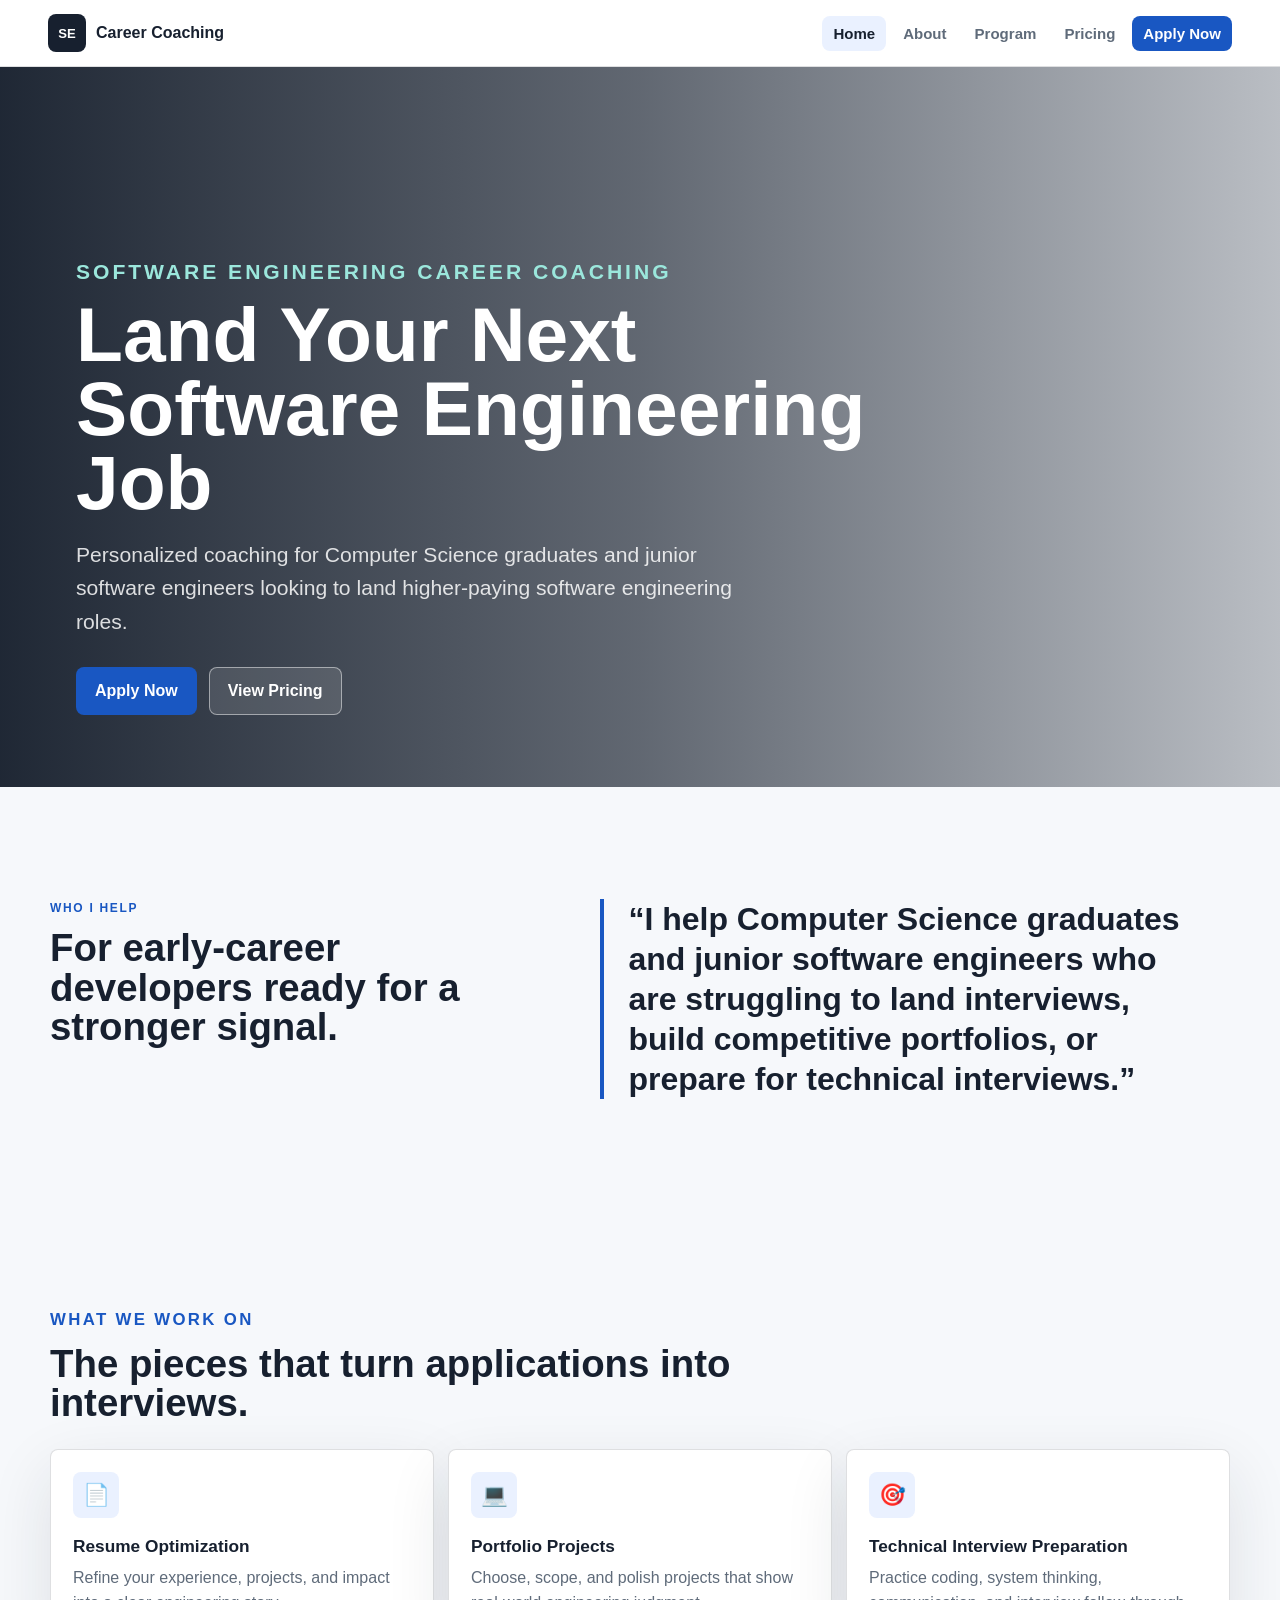
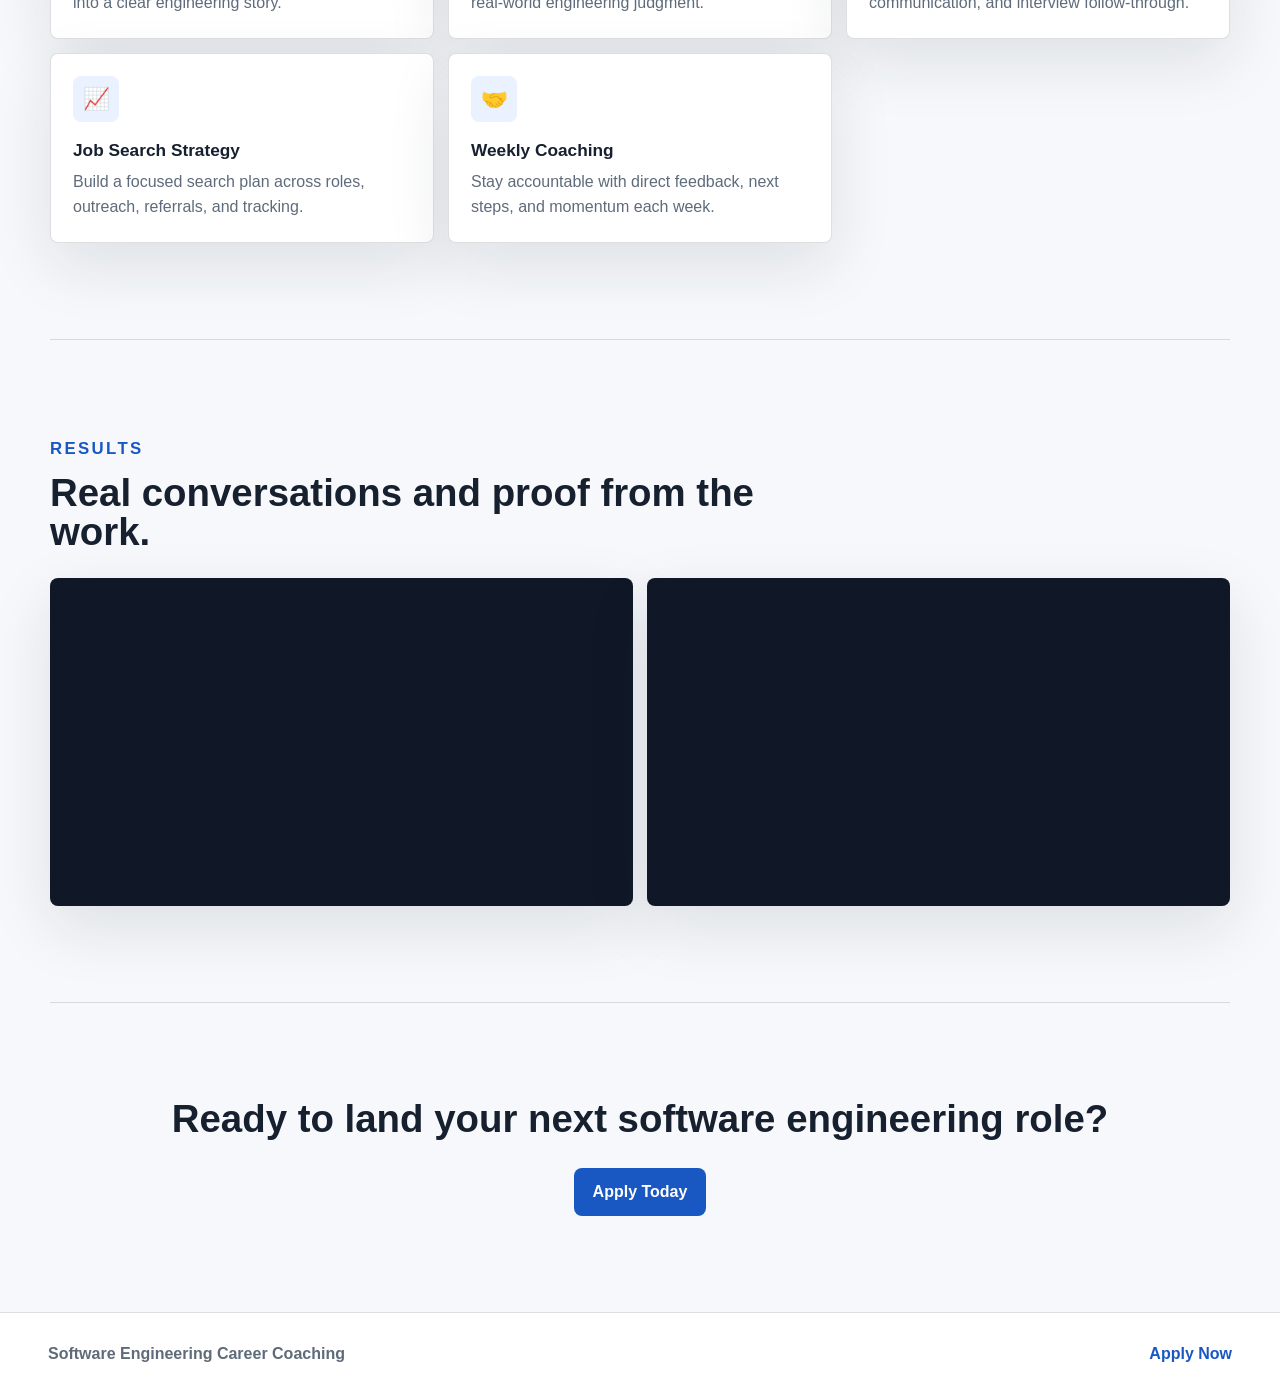
==== commit 03c187b5: "Build software engineering coaching site" ====
--- a/index.html
+++ b/index.html
@@ -3,65 +3,125 @@
   <head>
     <meta charset="UTF-8" />
     <meta name="viewport" content="width=device-width, initial-scale=1.0" />
-    <title>Frontend Engineering Skills Assessment</title>
-    <link rel="stylesheet" href="./styles.css?v=20260603-01" />
+    <title>Software Engineering Career Coaching</title>
+    <meta
+      name="description"
+      content="Personalized coaching for Computer Science graduates and junior software engineers looking to land higher-paying software engineering roles."
+    />
+    <link rel="stylesheet" href="./styles.css?v=20260712-01" />
   </head>
   <body>
-    <main class="app-shell">
-      <section class="hero" aria-labelledby="page-title">
-        <div class="hero-content">
-          <p class="eyebrow">Client skills assessment</p>
-          <h1 id="page-title">Frontend Engineering Skills Assessment</h1>
-          <p class="hero-copy">
-            A 30-question quiz across JavaScript, TypeScript, React, HTML/CSS,
-            Git, Node, SQL, testing, AI, cloud, and performance readiness.
+    <header class="site-header">
+      <a class="brand" href="./index.html" aria-label="Software Engineering Career Coaching home">
+        <span aria-hidden="true">SE</span>
+        <strong>Career Coaching</strong>
+      </a>
+      <nav class="site-nav" aria-label="Main navigation">
+        <a aria-current="page" href="./index.html">Home</a>
+        <a href="./about.html">About</a>
+        <a href="./program.html">Program</a>
+        <a href="./pricing.html">Pricing</a>
+        <a class="nav-action" href="./checkout.html">Apply Now</a>
+      </nav>
+    </header>
+
+    <main>
+      <section class="hero">
+        <div class="hero-copy">
+          <p class="eyebrow">Software engineering career coaching</p>
+          <h1>Land Your Next Software Engineering Job</h1>
+          <p>
+            Personalized coaching for Computer Science graduates and junior software engineers
+            looking to land higher-paying software engineering roles.
           </p>
-          <a class="primary-button" href="#quiz">Start Assessment</a>
-        </div>
-
-        <div class="hero-panel" aria-label="Assessment details">
-          <span>6 sections</span>
-          <strong>30 questions</strong>
-          <p>Answers and explanations stay hidden until the quiz is submitted.</p>
+          <div class="button-row">
+            <a class="button primary" href="./checkout.html">Apply Now</a>
+            <a class="button secondary" href="./pricing.html">View Pricing</a>
+          </div>
         </div>
       </section>
 
-      <section class="quiz-section" id="quiz" aria-labelledby="quiz-title">
-        <div class="quiz-header">
-          <div>
-            <p class="eyebrow">Frontend Engineering Quiz</p>
-            <h2 id="quiz-title">Choose the best answer</h2>
-          </div>
-          <div class="progress-card" aria-live="polite">
-            <span id="progress-label">0 of 30 answered</span>
-            <div class="meter" aria-hidden="true">
-              <span id="progress-meter"></span>
-            </div>
-          </div>
+      <section class="split-section" aria-labelledby="who-i-help">
+        <div>
+          <p class="eyebrow">Who I Help</p>
+          <h2 id="who-i-help">For early-career developers ready for a stronger signal.</h2>
         </div>
-
-        <form id="quiz-form" class="quiz-form" novalidate>
-          <div id="quiz-questions"></div>
-          <div class="form-actions">
-            <p id="form-message" class="form-message" role="status"></p>
-            <button class="primary-button" type="submit">Submit Quiz</button>
-          </div>
-        </form>
+        <blockquote>
+          “I help Computer Science graduates and junior software engineers who are struggling
+          to land interviews, build competitive portfolios, or prepare for technical interviews.”
+        </blockquote>
       </section>
 
-      <section id="results" class="results is-hidden" aria-labelledby="results-title" tabindex="-1">
-        <div class="results-top">
-          <div>
-            <p class="eyebrow">Assessment results</p>
-            <h2 id="results-title">Skill profile</h2>
-          </div>
-          <button class="secondary-button" id="retake-button" type="button">Retake Quiz</button>
+      <section class="content-section" aria-labelledby="work-on">
+        <div class="section-heading">
+          <p class="eyebrow">What We Work On</p>
+          <h2 id="work-on">The pieces that turn applications into interviews.</h2>
         </div>
+        <div class="card-grid">
+          <article class="service-card">
+            <span aria-hidden="true">📄</span>
+            <h3>Resume Optimization</h3>
+            <p>Refine your experience, projects, and impact into a clear engineering story.</p>
+          </article>
+          <article class="service-card">
+            <span aria-hidden="true">💻</span>
+            <h3>Portfolio Projects</h3>
+            <p>Choose, scope, and polish projects that show real-world engineering judgment.</p>
+          </article>
+          <article class="service-card">
+            <span aria-hidden="true">🎯</span>
+            <h3>Technical Interview Preparation</h3>
+            <p>Practice coding, system thinking, communication, and interview follow-through.</p>
+          </article>
+          <article class="service-card">
+            <span aria-hidden="true">📈</span>
+            <h3>Job Search Strategy</h3>
+            <p>Build a focused search plan across roles, outreach, referrals, and tracking.</p>
+          </article>
+          <article class="service-card">
+            <span aria-hidden="true">🤝</span>
+            <h3>Weekly Coaching</h3>
+            <p>Stay accountable with direct feedback, next steps, and momentum each week.</p>
+          </article>
+        </div>
+      </section>
 
-        <div id="results-output"></div>
+      <section class="results-band" aria-labelledby="results">
+        <div class="section-heading">
+          <p class="eyebrow">Results</p>
+          <h2 id="results">Real conversations and proof from the work.</h2>
+        </div>
+        <div class="video-grid">
+          <article class="video-card">
+            <iframe
+              src="https://www.youtube.com/embed/XI1r99YEgKM"
+              title="Software engineering coaching result video"
+              loading="lazy"
+              allow="accelerometer; autoplay; clipboard-write; encrypted-media; gyroscope; picture-in-picture; web-share"
+              allowfullscreen
+            ></iframe>
+          </article>
+          <article class="video-card">
+            <iframe
+              src="https://www.youtube.com/embed/MjR_nqts7mc"
+              title="Software engineering coaching result video"
+              loading="lazy"
+              allow="accelerometer; autoplay; clipboard-write; encrypted-media; gyroscope; picture-in-picture; web-share"
+              allowfullscreen
+            ></iframe>
+          </article>
+        </div>
+      </section>
+
+      <section class="cta-section" aria-labelledby="home-cta">
+        <h2 id="home-cta">Ready to land your next software engineering role?</h2>
+        <a class="button primary" href="./checkout.html">Apply Today</a>
       </section>
     </main>
 
-    <script type="module" src="./src/app.js?v=20260603-01"></script>
+    <footer class="site-footer">
+      <p>Software Engineering Career Coaching</p>
+      <a href="./checkout.html">Apply Now</a>
+    </footer>
   </body>
 </html>
--- a/styles.css
+++ b/styles.css
@@ -1,16 +1,19 @@
 :root {
-  --ink: #17202a;
-  --muted: #5f6978;
+  --ink: #17202f;
+  --muted: #5f6b7a;
   --paper: #ffffff;
-  --soft: #f6f4ef;
-  --line: rgba(23, 32, 42, 0.14);
-  --teal: #08746f;
-  --blue: #245f91;
-  --coral: #cf5a3f;
-  --gold: #c48b1d;
-  --green: #17684f;
-  --red: #9f2f24;
-  --shadow: 0 22px 70px rgba(23, 32, 42, 0.14);
+  --wash: #f6f8fb;
+  --line: rgba(23, 32, 47, 0.14);
+  --blue: #1957c2;
+  --blue-dark: #123d88;
+  --teal: #0f766e;
+  --green: #177245;
+  --red: #b42318;
+  --gold: #b7791f;
+  --soft-blue: #eaf1ff;
+  --soft-green: #eaf7ef;
+  --soft-red: #fff0ef;
+  --shadow: 0 22px 64px rgba(23, 32, 47, 0.11);
 }
 
 * {
@@ -24,27 +27,32 @@
 body {
   margin: 0;
   color: var(--ink);
-  background:
-    linear-gradient(180deg, rgba(246, 244, 239, 0.9), rgba(237, 241, 238, 0.96)),
-    url("https://images.unsplash.com/photo-1498050108023-c5249f4df085?auto=format&fit=crop&w=1800&q=82") center top / cover fixed;
-  font-family: Inter, "Avenir Next", "Segoe UI", sans-serif;
+  background: var(--wash);
+  font-family: Inter, "Avenir Next", "Segoe UI", Arial, sans-serif;
+}
+
+a {
+  color: inherit;
+  text-decoration: none;
 }
 
 button,
-input {
+input,
+select,
+textarea {
   font: inherit;
 }
 
-button,
-a,
-label {
-  -webkit-tap-highlight-color: transparent;
+button {
+  cursor: pointer;
 }
 
 h1,
 h2,
 h3,
-p {
+p,
+blockquote,
+figure {
   margin-top: 0;
 }
 
@@ -55,519 +63,599 @@
 }
 
 h1 {
-  max-width: 930px;
+  max-width: 900px;
   margin-bottom: 18px;
-  font-size: clamp(2.8rem, 7vw, 6rem);
-  line-height: 0.95;
+  font-size: clamp(2.45rem, 6vw, 5.35rem);
+  line-height: 0.96;
 }
 
 h2 {
-  margin-bottom: 0;
-  font-size: clamp(1.75rem, 3.6vw, 3rem);
-  line-height: 1.02;
+  margin-bottom: 12px;
+  font-size: clamp(1.8rem, 3vw, 3.1rem);
+  line-height: 1.03;
 }
 
 h3 {
-  margin-bottom: 10px;
-  font-size: clamp(1.08rem, 2.4vw, 1.42rem);
-  line-height: 1.18;
+  margin-bottom: 8px;
+  font-size: 1.08rem;
+  line-height: 1.2;
 }
 
 p,
 li,
-td {
+blockquote {
   color: var(--muted);
-  line-height: 1.55;
-}
-
-ul {
-  margin: 0;
-  padding-left: 21px;
-}
-
-li + li {
-  margin-top: 6px;
-}
-
-pre {
-  overflow-x: auto;
-  margin: 14px 0 16px;
-  border: 1px solid rgba(23, 32, 42, 0.12);
-  border-radius: 8px;
-  padding: 14px;
-  color: #f8fbff;
-  background: #17202a;
-}
-
-code {
-  font-family: "SFMono-Regular", Consolas, "Liberation Mono", monospace;
-  font-size: 0.92rem;
-}
-
-.app-shell {
-  width: min(1160px, calc(100% - 32px));
-  margin: 0 auto;
-  padding: 18px 0 56px;
-}
-
-.hero {
-  display: grid;
-  grid-template-columns: minmax(0, 1fr) minmax(260px, 340px);
-  gap: clamp(22px, 5vw, 56px);
-  align-items: end;
-  min-height: calc(100svh - 36px);
-  padding: clamp(28px, 6vw, 68px);
-  border-radius: 8px;
-  color: #fff;
-  background:
-    linear-gradient(135deg, rgba(18, 32, 44, 0.96), rgba(8, 116, 111, 0.68)),
-    url("https://images.unsplash.com/photo-1516321318423-f06f85e504b3?auto=format&fit=crop&w=1800&q=82") center / cover;
-  box-shadow: var(--shadow);
-}
-
-.hero-copy {
-  max-width: 720px;
-  margin-bottom: 26px;
-  color: rgba(255, 255, 255, 0.88);
-  font-size: clamp(1rem, 2vw, 1.18rem);
-}
-
-.hero-panel,
-.quiz-section,
-.results,
-.question-card,
-.diagnosis-card,
-.insight-panel {
-  border: 1px solid var(--line);
-  border-radius: 8px;
-}
-
-.hero-panel {
-  padding: 22px;
-  border-color: rgba(255, 255, 255, 0.34);
-  background: rgba(255, 255, 255, 0.13);
-  backdrop-filter: blur(16px);
-}
-
-.hero-panel span {
-  display: block;
-  margin-bottom: 8px;
-  color: rgba(255, 255, 255, 0.76);
-  font-weight: 800;
-}
-
-.hero-panel strong {
-  display: block;
-  margin-bottom: 14px;
-  font-size: 2rem;
-  line-height: 1.04;
-}
-
-.hero-panel p {
-  margin-bottom: 0;
-  color: rgba(255, 255, 255, 0.82);
-}
-
-.eyebrow,
-.score-kicker {
-  display: block;
-  margin: 0 0 10px;
-  color: var(--teal);
-  font-size: 0.75rem;
-  font-weight: 900;
-  letter-spacing: 0.12em;
-  text-transform: uppercase;
-}
-
-.hero .eyebrow {
-  color: #f7c66a;
-}
-
-.primary-button,
-.secondary-button {
-  display: inline-flex;
-  min-height: 46px;
-  align-items: center;
-  justify-content: center;
-  border-radius: 8px;
-  padding: 0 18px;
-  border: 0;
-  cursor: pointer;
-  font-weight: 900;
-  text-decoration: none;
-  transition: transform 160ms ease, background 160ms ease, border-color 160ms ease;
-}
-
-.primary-button {
-  color: #fff;
-  background: var(--coral);
-}
-
-.primary-button:hover,
-.secondary-button:hover {
-  transform: translateY(-1px);
-}
-
-.secondary-button {
-  border: 1px solid var(--line);
-  color: var(--ink);
-  background: #fff;
-}
-
-.quiz-section,
-.results {
-  margin-top: 18px;
-  padding: clamp(22px, 4vw, 38px);
-  background: rgba(255, 255, 255, 0.96);
-  box-shadow: var(--shadow);
-}
-
-.quiz-header,
-.results-top {
+  line-height: 1.6;
+}
+
+main {
+  overflow: hidden;
+}
+
+.site-header {
+  position: sticky;
+  top: 0;
+  z-index: 10;
   display: flex;
   gap: 20px;
   align-items: center;
   justify-content: space-between;
-  margin-bottom: 28px;
-}
-
-.progress-card {
-  min-width: min(310px, 100%);
+  border-bottom: 1px solid var(--line);
+  padding: 14px clamp(16px, 4vw, 48px);
+  background: rgba(255, 255, 255, 0.92);
+  backdrop-filter: blur(18px);
+}
+
+.brand,
+.site-nav,
+.button-row,
+.site-footer {
+  display: flex;
+  align-items: center;
+}
+
+.brand {
+  gap: 10px;
+  min-width: max-content;
+  font-weight: 900;
+}
+
+.brand span {
+  display: grid;
+  width: 38px;
+  height: 38px;
+  place-items: center;
+  border-radius: 8px;
+  color: #ffffff;
+  background: var(--ink);
+  font-size: 0.82rem;
+}
+
+.site-nav {
+  flex-wrap: wrap;
+  gap: 6px;
+  justify-content: flex-end;
+}
+
+.site-nav a {
+  border-radius: 8px;
+  padding: 9px 11px;
+  color: var(--muted);
+  font-size: 0.94rem;
+  font-weight: 800;
+}
+
+.site-nav a:hover,
+.site-nav a[aria-current="page"] {
+  color: var(--ink);
+  background: var(--soft-blue);
+}
+
+.site-nav .nav-action {
+  color: #ffffff;
+  background: var(--blue);
+}
+
+.site-nav .nav-action:hover,
+.site-nav .nav-action[aria-current="page"] {
+  color: #ffffff;
+  background: var(--blue-dark);
+}
+
+.hero {
+  min-height: 560px;
+  height: calc(100vh - 128px);
+  max-height: 720px;
+  display: grid;
+  align-items: end;
+  padding: clamp(88px, 12vh, 150px) clamp(18px, 6vw, 76px) clamp(46px, 8vh, 90px);
+  color: #ffffff;
+  background:
+    linear-gradient(90deg, rgba(13, 22, 36, 0.92), rgba(13, 22, 36, 0.64), rgba(13, 22, 36, 0.26)),
+    url("https://images.unsplash.com/photo-1516321318423-f06f85e504b3?auto=format&fit=crop&w=2200&q=80") center / cover;
+}
+
+.hero-copy {
+  max-width: 840px;
+}
+
+.hero p {
+  max-width: 680px;
+  color: rgba(255, 255, 255, 0.84);
+  font-size: clamp(1.04rem, 1.8vw, 1.32rem);
+}
+
+.hero .eyebrow,
+.page-hero .eyebrow {
+  color: #9be7dc;
+}
+
+.eyebrow {
+  display: block;
+  margin-bottom: 10px;
+  color: var(--blue);
+  font-size: 0.75rem;
+  font-weight: 900;
+  letter-spacing: 0.14em;
+  text-transform: uppercase;
+}
+
+.button-row {
+  flex-wrap: wrap;
+  gap: 12px;
+  margin-top: 28px;
+}
+
+.button {
+  display: inline-flex;
+  min-height: 48px;
+  align-items: center;
+  justify-content: center;
+  border: 1px solid transparent;
+  border-radius: 8px;
+  padding: 12px 18px;
+  font-weight: 900;
+}
+
+.button.primary {
+  color: #ffffff;
+  background: var(--blue);
+}
+
+.button.primary:hover {
+  background: var(--blue-dark);
+}
+
+.button.secondary {
+  color: #ffffff;
+  border-color: rgba(255, 255, 255, 0.48);
+  background: rgba(255, 255, 255, 0.12);
+}
+
+.button.full {
+  width: 100%;
+}
+
+.split-section,
+.content-section,
+.results-band,
+.cta-section,
+.story-layout,
+.fit-grid,
+.pricing-hero,
+.checkout-layout {
+  width: min(1180px, calc(100% - 32px));
+  margin: 0 auto;
+}
+
+.split-section {
+  display: grid;
+  grid-template-columns: minmax(0, 0.8fr) minmax(0, 1.2fr);
+  gap: clamp(24px, 5vw, 72px);
+  align-items: start;
+  padding: clamp(56px, 9vw, 112px) 0;
+}
+
+.split-section blockquote {
+  border-left: 4px solid var(--blue);
+  margin-bottom: 0;
+  padding-left: 24px;
+  color: var(--ink);
+  font-size: clamp(1.25rem, 2.5vw, 2rem);
+  font-weight: 850;
+  line-height: 1.25;
+}
+
+.content-section,
+.results-band,
+.cta-section {
+  padding: clamp(52px, 8vw, 96px) 0;
+}
+
+.content-section.compact {
+  padding-top: 24px;
+}
+
+.section-heading {
+  max-width: 760px;
+  margin-bottom: 26px;
+}
+
+.section-heading p {
+  font-size: 1.05rem;
+}
+
+.card-grid,
+.video-grid,
+.included-grid,
+.feature-list {
+  display: grid;
+  grid-template-columns: repeat(3, minmax(0, 1fr));
+  gap: 14px;
+}
+
+.service-card,
+.video-card,
+.included-grid article,
+.feature-list article,
+.fit-panel,
+.price-card,
+.checkout-form,
+.checkout-summary,
+.mission-panel {
+  border: 1px solid var(--line);
+  border-radius: 8px;
+  background: var(--paper);
+  box-shadow: var(--shadow);
+}
+
+.service-card,
+.included-grid article,
+.feature-list article {
+  padding: 22px;
+}
+
+.service-card span {
+  display: grid;
+  width: 46px;
+  height: 46px;
+  place-items: center;
+  border-radius: 8px;
+  margin-bottom: 18px;
+  background: var(--soft-blue);
+  font-size: 1.35rem;
+}
+
+.service-card p,
+.included-grid p,
+.feature-list p,
+.checkout-summary span {
+  margin-bottom: 0;
+}
+
+.results-band {
+  border-top: 1px solid var(--line);
+  border-bottom: 1px solid var(--line);
+}
+
+.video-grid {
+  grid-template-columns: repeat(2, minmax(0, 1fr));
+}
+
+.video-card {
+  overflow: hidden;
+  aspect-ratio: 16 / 9;
+  background: #101827;
+}
+
+.video-card iframe {
+  display: block;
+  width: 100%;
+  height: 100%;
+  border: 0;
+}
+
+.cta-section {
+  display: grid;
+  gap: 18px;
+  justify-items: center;
+  text-align: center;
+}
+
+.page-hero {
+  min-height: 520px;
+  height: calc(100vh - 128px);
+  max-height: 680px;
+  display: grid;
+  align-items: end;
+  padding: clamp(84px, 11vw, 132px) clamp(18px, 6vw, 76px) clamp(48px, 8vw, 82px);
+  color: #ffffff;
+}
+
+.page-hero p {
+  max-width: 690px;
+  color: rgba(255, 255, 255, 0.84);
+  font-size: 1.12rem;
+}
+
+.about-hero {
+  background:
+    linear-gradient(90deg, rgba(13, 22, 36, 0.92), rgba(13, 22, 36, 0.54), rgba(13, 22, 36, 0.24)),
+    url("https://images.unsplash.com/photo-1551836022-d5d88e9218df?auto=format&fit=crop&w=2200&q=80") center / cover;
+}
+
+.program-hero {
+  background:
+    linear-gradient(90deg, rgba(13, 22, 36, 0.92), rgba(13, 22, 36, 0.54), rgba(13, 22, 36, 0.24)),
+    url("https://images.unsplash.com/photo-1552664730-d307ca884978?auto=format&fit=crop&w=2200&q=80") center / cover;
+}
+
+.story-layout {
+  display: grid;
+  grid-template-columns: minmax(0, 1.25fr) minmax(280px, 0.75fr);
+  gap: 22px;
+  padding: clamp(56px, 8vw, 96px) 0 24px;
+}
+
+.story-layout article {
+  max-width: 760px;
+}
+
+.mission-panel {
+  align-self: start;
+  padding: 26px;
+}
+
+.included-grid {
+  grid-template-columns: repeat(4, minmax(0, 1fr));
+}
+
+.fit-grid {
+  display: grid;
+  grid-template-columns: repeat(2, minmax(0, 1fr));
+  gap: 18px;
+  padding-bottom: clamp(52px, 8vw, 96px);
+}
+
+.fit-panel {
+  padding: 26px;
+}
+
+.check-list,
+.x-list {
+  display: grid;
+  gap: 12px;
+  margin: 0;
+  padding: 0;
+  list-style: none;
+}
+
+.check-list li,
+.x-list li {
+  position: relative;
+  padding-left: 30px;
+  color: var(--ink);
+  font-weight: 800;
+}
+
+.check-list li::before,
+.x-list li::before {
+  position: absolute;
+  left: 0;
+  top: 0;
+  font-weight: 900;
+}
+
+.check-list li::before {
+  content: "✓";
+  color: var(--green);
+}
+
+.x-list li::before {
+  content: "×";
+  color: var(--red);
+}
+
+.positive {
+  background: var(--soft-green);
+}
+
+.negative {
+  background: var(--soft-red);
+}
+
+.pricing-hero {
+  display: grid;
+  grid-template-columns: minmax(0, 1fr) minmax(320px, 460px);
+  gap: clamp(24px, 5vw, 72px);
+  align-items: center;
+  min-height: calc(100vh - 68px);
+  padding: clamp(56px, 8vw, 96px) 0;
+}
+
+.price-card {
+  padding: clamp(24px, 4vw, 36px);
+}
+
+.price-card h2 {
+  font-size: clamp(3rem, 7vw, 5.5rem);
+}
+
+.payment-option {
+  border-bottom: 1px solid var(--line);
+  margin-bottom: 22px;
+  padding-bottom: 20px;
+  color: var(--gold);
+  font-weight: 900;
+}
+
+.price-card .check-list {
+  margin-bottom: 24px;
+}
+
+.checkout-layout {
+  display: grid;
+  grid-template-columns: minmax(0, 0.92fr) minmax(320px, 1.08fr);
+  gap: clamp(24px, 5vw, 72px);
+  align-items: start;
+  padding: clamp(56px, 8vw, 96px) 0;
+}
+
+.checkout-copy {
+  position: sticky;
+  top: 108px;
+}
+
+.checkout-copy code {
+  border-radius: 6px;
+  padding: 2px 5px;
+  background: var(--soft-blue);
+}
+
+.checkout-summary {
+  display: grid;
+  gap: 6px;
+  margin-top: 24px;
+  padding: 18px;
+}
+
+.checkout-form {
+  display: grid;
+  gap: 16px;
+  padding: clamp(22px, 4vw, 34px);
+}
+
+.checkout-form label,
+.checkout-form fieldset {
+  display: grid;
+  gap: 8px;
+  color: var(--ink);
+  font-weight: 900;
+}
+
+.checkout-form input,
+.checkout-form select,
+.checkout-form textarea {
+  width: 100%;
+  border: 1px solid var(--line);
+  border-radius: 8px;
+  padding: 12px 13px;
+  color: var(--ink);
+  background: #ffffff;
+}
+
+.checkout-form textarea {
+  resize: vertical;
+}
+
+.checkout-form fieldset {
   border: 1px solid var(--line);
   border-radius: 8px;
   padding: 14px;
-  background: #faf8f4;
-}
-
-.progress-card span {
-  display: block;
-  margin-bottom: 10px;
-  font-weight: 900;
-}
-
-.meter {
-  overflow: hidden;
-  height: 10px;
-  border-radius: 999px;
-  background: rgba(23, 32, 42, 0.12);
-}
-
-.meter span {
-  display: block;
-  width: 0;
-  height: 100%;
-  border-radius: inherit;
-  background: var(--teal);
-  transition: width 200ms ease;
-}
-
-.quiz-form {
-  display: grid;
-  gap: 26px;
-}
-
-.quiz-group {
-  display: grid;
-  gap: 14px;
-  padding-top: 22px;
+}
+
+.checkout-form legend {
+  padding: 0 6px;
+}
+
+.form-status {
+  min-height: 24px;
+  margin-bottom: 0;
+  color: var(--blue-dark);
+  font-weight: 800;
+}
+
+.site-footer {
+  justify-content: space-between;
+  gap: 18px;
   border-top: 1px solid var(--line);
-}
-
-.quiz-group:first-child {
-  padding-top: 0;
-  border-top: 0;
-}
-
-.section-heading {
-  max-width: 780px;
-}
-
-.section-heading p:last-child {
+  padding: 28px clamp(16px, 4vw, 48px);
+  background: #ffffff;
+}
+
+.site-footer p {
   margin-bottom: 0;
-}
-
-.question-card {
-  padding: clamp(18px, 3vw, 24px);
-  background: #fff;
-}
-
-.question-heading span {
-  display: block;
-  margin-bottom: 6px;
+  font-weight: 900;
+}
+
+.site-footer a {
   color: var(--blue);
-  font-size: 0.82rem;
-  font-weight: 900;
-  text-transform: uppercase;
-}
-
-.option-grid {
-  display: grid;
-  grid-template-columns: repeat(2, minmax(0, 1fr));
-  gap: 12px;
-}
-
-.option-card {
-  position: relative;
-  display: grid;
-  grid-template-columns: 34px 1fr;
-  gap: 12px;
-  align-items: center;
-  min-height: 64px;
-  border: 1px solid var(--line);
-  border-radius: 8px;
-  padding: 13px 14px;
-  background: #fff;
-  cursor: pointer;
-  color: var(--ink);
-  font-weight: 800;
-  transition: border-color 160ms ease, box-shadow 160ms ease, transform 160ms ease;
-}
-
-.option-card:hover {
-  transform: translateY(-1px);
-  border-color: rgba(8, 116, 111, 0.45);
-}
-
-.option-card input {
-  position: absolute;
-  inset: 0;
-  opacity: 0;
-  cursor: pointer;
-}
-
-.option-card.is-selected {
-  border-color: var(--teal);
-  box-shadow: 0 0 0 3px rgba(8, 116, 111, 0.14);
-}
-
-.option-letter {
-  display: inline-flex;
-  width: 34px;
-  height: 34px;
-  align-items: center;
-  justify-content: center;
-  border-radius: 8px;
-  color: var(--teal);
-  background: rgba(8, 116, 111, 0.1);
-  font-weight: 900;
-}
-
-.form-actions {
-  display: flex;
-  gap: 16px;
-  align-items: center;
-  justify-content: space-between;
-  border-top: 1px solid var(--line);
-  padding-top: 18px;
-}
-
-.form-message {
-  min-height: 25px;
-  margin-bottom: 0;
-  color: var(--red);
-  font-weight: 900;
-}
-
-.is-hidden {
-  display: none !important;
-}
-
-.score-panel {
-  display: grid;
-  grid-template-columns: minmax(190px, 260px) 1fr;
-  gap: 18px;
-  align-items: stretch;
-  margin-bottom: 18px;
-}
-
-.score-panel > div {
-  border-radius: 8px;
-  padding: clamp(20px, 4vw, 28px);
-  background: #f3fbf7;
-}
-
-.score-panel strong {
-  display: block;
-  color: var(--ink);
-  font-size: clamp(2.6rem, 6vw, 4.2rem);
-  line-height: 0.95;
-}
-
-.score-panel p:last-child,
-.score-panel h3:last-child {
-  margin-bottom: 0;
-}
-
-.results-grid,
-.diagnosis-grid {
-  display: grid;
-  grid-template-columns: repeat(2, minmax(0, 1fr));
-  gap: 14px;
-}
-
-.insight-panel,
-.diagnosis-card {
-  padding: 20px;
-  background: #fff;
-}
-
-.insight-panel.wide {
-  grid-column: 1 / -1;
-}
-
-.insight-panel h3 {
-  font-size: 1.35rem;
-}
-
-.section-diagnosis,
-.answer-review {
-  margin-top: 28px;
-}
-
-.diagnosis-grid {
-  grid-template-columns: repeat(3, minmax(0, 1fr));
-}
-
-.diagnosis-card span {
-  display: block;
-  margin-bottom: 8px;
-  color: var(--muted);
-  font-size: 0.78rem;
-  font-weight: 900;
-  text-transform: uppercase;
-}
-
-.diagnosis-card strong {
-  display: block;
-  margin-bottom: 4px;
-  font-size: 1.6rem;
-}
-
-.diagnosis-card p {
-  margin-bottom: 0;
-  color: var(--ink);
-  font-weight: 900;
-}
-
-.diagnosis-card small {
-  display: block;
-  margin-top: 8px;
-  color: var(--gold);
-  font-weight: 900;
-}
-
-.table-wrap {
-  overflow-x: auto;
-  border: 1px solid var(--line);
-  border-radius: 8px;
-  background: #fff;
-}
-
-table {
-  width: 100%;
-  min-width: 850px;
-  border-collapse: collapse;
-}
-
-th,
-td {
-  padding: 13px 14px;
-  border-bottom: 1px solid var(--line);
-  text-align: left;
-  vertical-align: top;
-}
-
-th {
-  color: var(--ink);
-  background: #faf8f4;
-  font-size: 0.8rem;
-  text-transform: uppercase;
-}
-
-tr:last-child td {
-  border-bottom: 0;
-}
-
-.status-pill {
-  display: inline-flex;
-  min-width: 78px;
-  justify-content: center;
-  border-radius: 999px;
-  padding: 5px 10px;
-  font-size: 0.78rem;
-  font-weight: 900;
-}
-
-.status-pill.is-correct {
-  color: var(--green);
-  background: rgba(23, 104, 79, 0.12);
-}
-
-.status-pill.is-incorrect {
-  color: var(--red);
-  background: rgba(159, 47, 36, 0.1);
-}
-
-.status-pill.is-idk {
-  color: #7a5814;
-  background: rgba(196, 139, 29, 0.14);
-}
-
-@media (max-width: 860px) {
+  font-weight: 900;
+}
+
+input:focus,
+select:focus,
+textarea:focus,
+button:focus,
+a:focus {
+  outline: 3px solid rgba(25, 87, 194, 0.22);
+  outline-offset: 2px;
+}
+
+@media (max-width: 980px) {
+  .site-header {
+    align-items: flex-start;
+    flex-direction: column;
+  }
+
+  .site-nav {
+    justify-content: flex-start;
+  }
+
+  .split-section,
+  .story-layout,
+  .pricing-hero,
+  .checkout-layout {
+    grid-template-columns: 1fr;
+  }
+
+  .checkout-copy {
+    position: static;
+  }
+
+  .included-grid,
+  .card-grid,
+  .video-grid,
+  .feature-list {
+    grid-template-columns: repeat(2, minmax(0, 1fr));
+  }
+}
+
+@media (max-width: 680px) {
+  h1 {
+    font-size: clamp(2.25rem, 12vw, 3rem);
+  }
+
   .hero,
-  .quiz-header,
-  .results-top,
-  .score-panel,
-  .results-grid,
-  .diagnosis-grid {
+  .page-hero {
+    height: auto;
+    min-height: 0;
+    padding: 48px 22px 34px;
+  }
+
+  .site-nav a {
+    padding: 8px 9px;
+  }
+
+  .included-grid,
+  .card-grid,
+  .video-grid,
+  .feature-list,
+  .fit-grid {
     grid-template-columns: 1fr;
   }
 
-  .hero,
-  .quiz-header,
-  .results-top {
-    display: grid;
-  }
-
-  .hero {
-    min-height: auto;
-  }
-
-  .option-grid {
-    grid-template-columns: 1fr;
-  }
-}
-
-@media (max-width: 560px) {
-  .app-shell {
-    width: min(100% - 20px, 1160px);
-    padding-top: 10px;
-  }
-
-  .hero,
-  .quiz-section,
-  .results {
-    padding: 22px;
-  }
-
-  h1 {
-    font-size: clamp(2.45rem, 15vw, 4rem);
-  }
-
-  .form-actions {
-    position: sticky;
-    bottom: 0;
-    margin-inline: -22px;
-    padding: 14px 22px;
-    background: rgba(255, 255, 255, 0.94);
-    backdrop-filter: blur(12px);
-  }
-
-  .form-actions {
-    display: grid;
-  }
-
-  .form-actions button {
-    width: 100%;
-  }
-}
+  .site-footer {
+    align-items: flex-start;
+    flex-direction: column;
+  }
+}
+
+@media (prefers-reduced-motion: reduce) {
+  *,
+  *::before,
+  *::after {
+    scroll-behavior: auto !important;
+    transition-duration: 0.01ms !important;
+  }
+}
